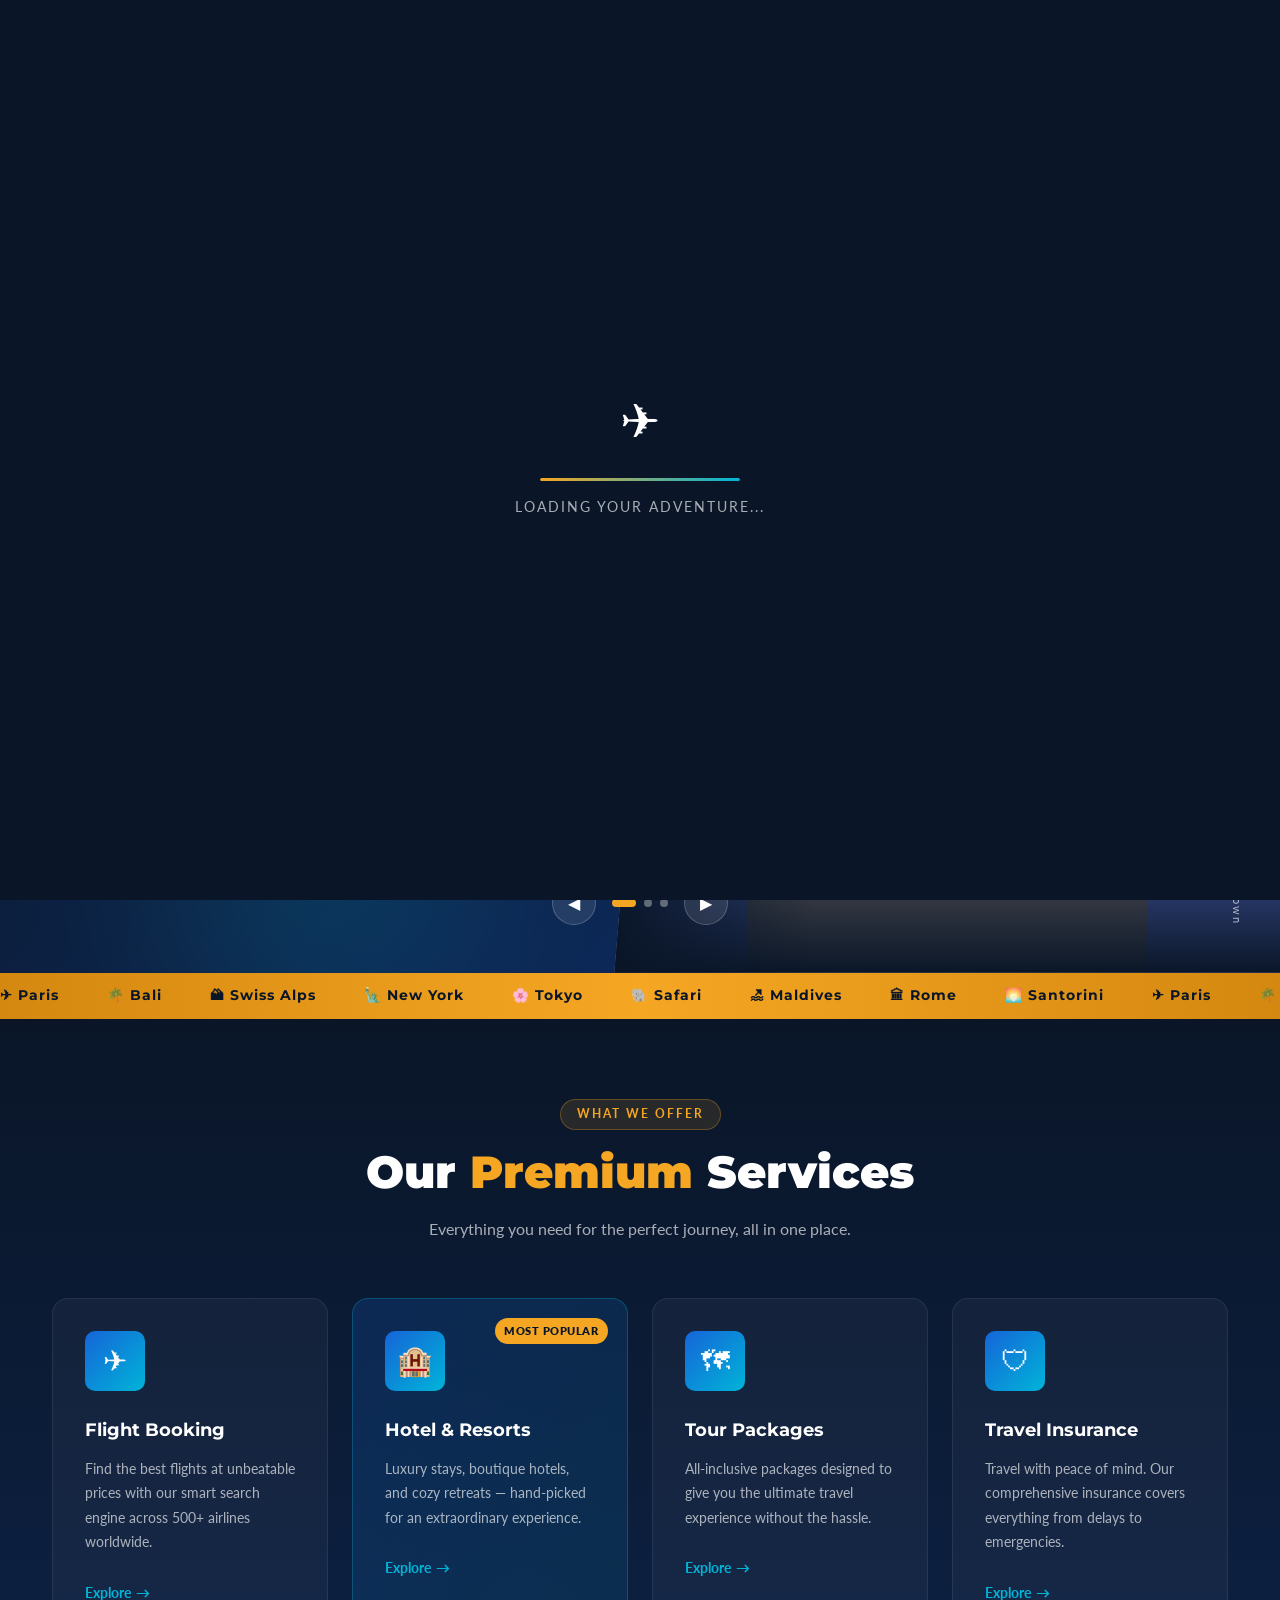
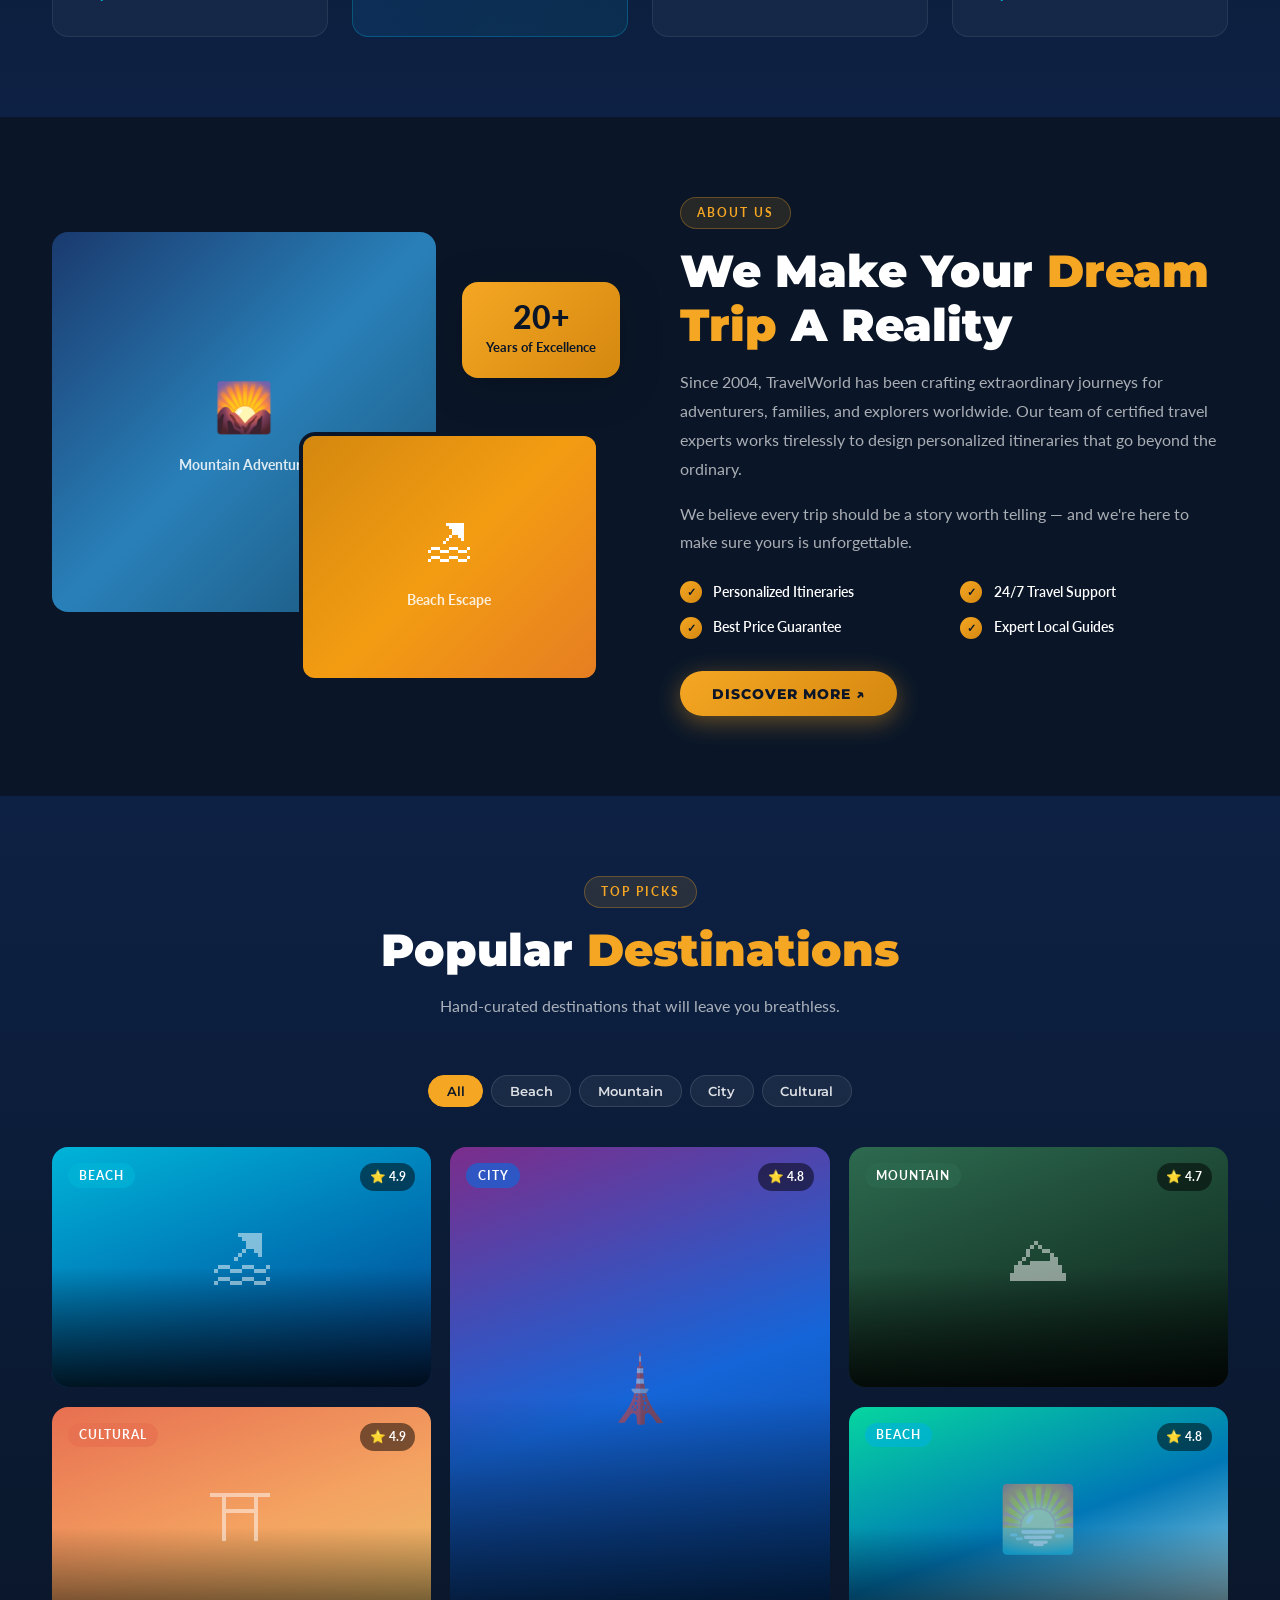
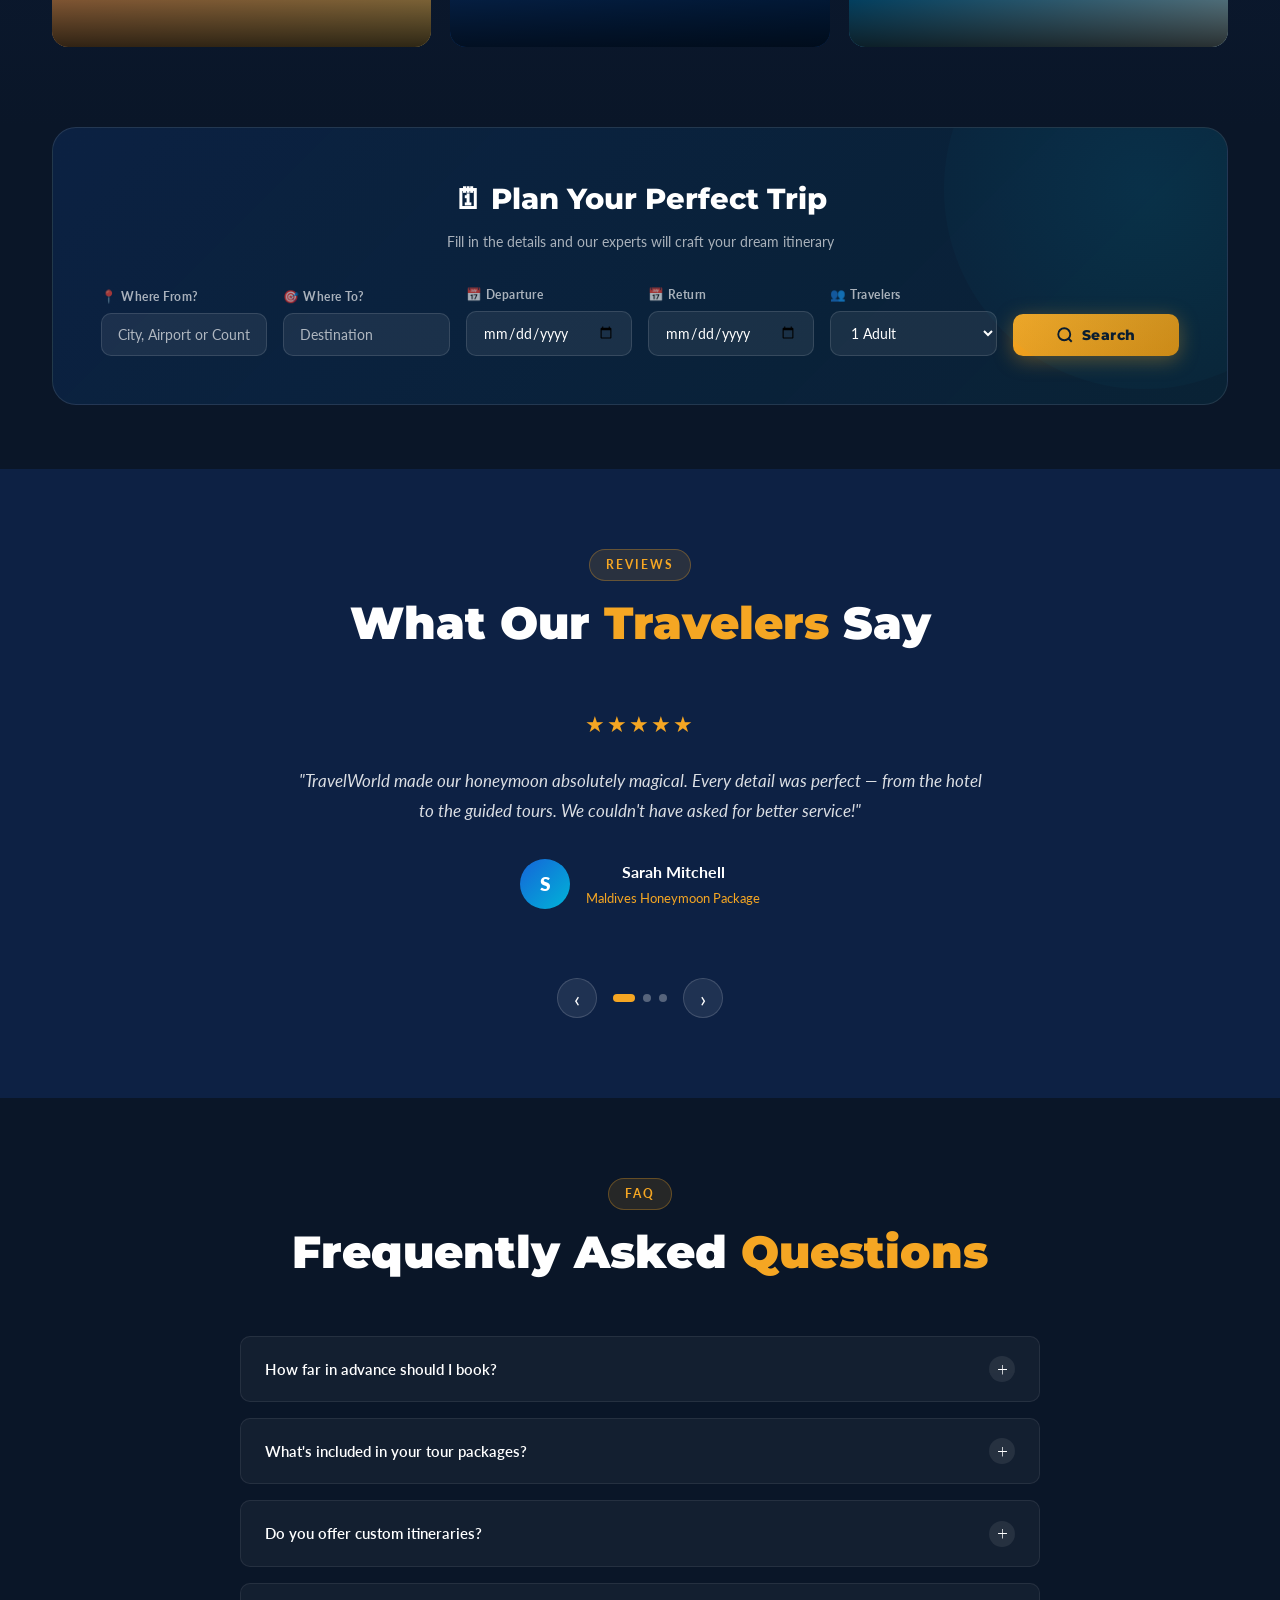
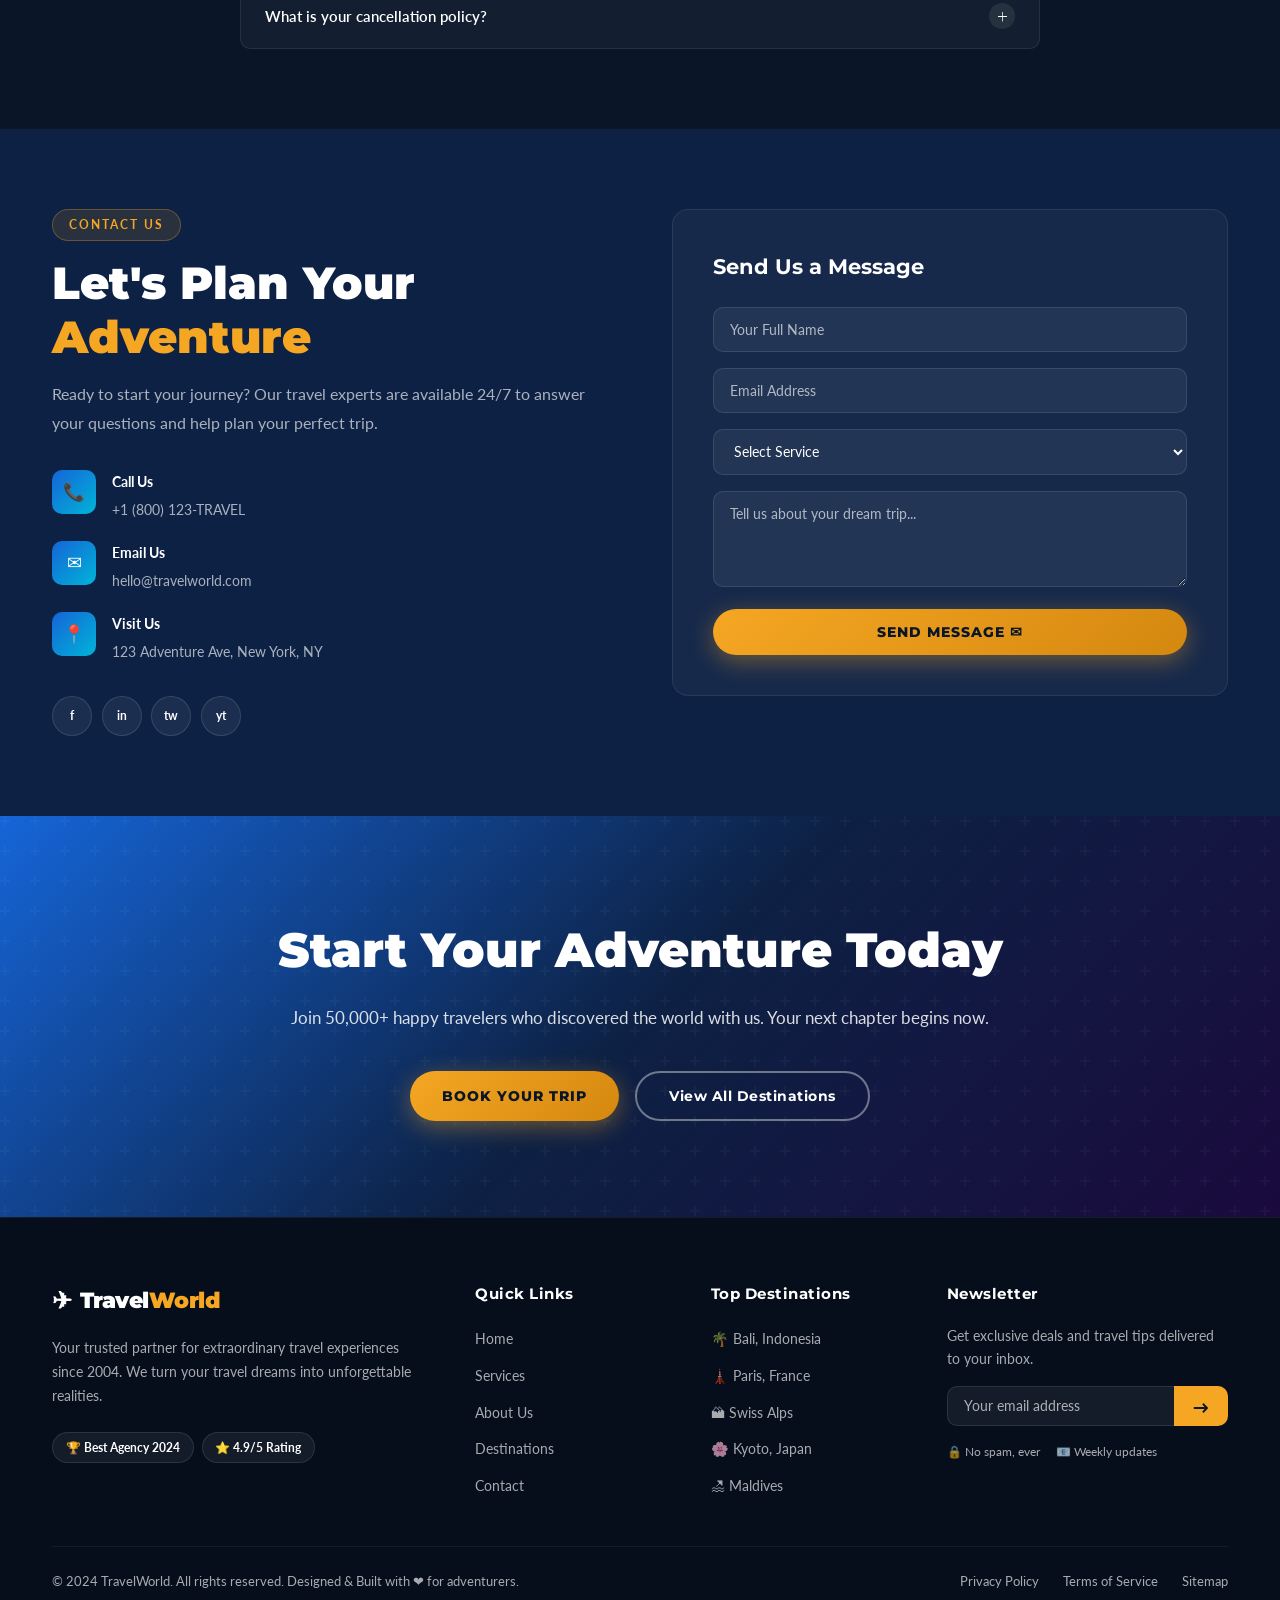
==== index.html @ 16863f2e "Add files via upload" ====
<!DOCTYPE html>
<html lang="ar" dir="ltr">
<head>
  <meta charset="UTF-8" />
  <meta name="viewport" content="width=device-width, initial-scale=1.0"/>
  <title>Travel The World — Discover Your Journey</title>
  <link rel="preconnect" href="https://fonts.googleapis.com"/>
  <link rel="preconnect" href="https://fonts.gstatic.com" crossorigin/>
  <link href="https://fonts.googleapis.com/css2?family=Dancing+Script:wght@700&family=Montserrat:wght@400;600;700;900&family=Lato:wght@300;400;700&display=swap" rel="stylesheet"/>
  <link rel="stylesheet" href="style.css"/>
</head>
<body>

  <!-- ========== PRELOADER ========== -->
  <div class="preloader" id="preloader">
    <div class="preloader-inner">
      <div class="plane-icon">✈</div>
      <div class="preloader-bar"><div class="preloader-fill"></div></div>
      <p>Loading Your Adventure...</p>
    </div>
  </div>

  <!-- ========== NAVBAR ========== -->
  <header class="navbar" id="navbar">
    <nav class="nav-container">
      <div class="nav-logo">
        <span class="logo-icon">✈</span>
        <span class="logo-text">Travel<span class="logo-accent">World</span></span>
      </div>
      <ul class="nav-links" id="navLinks">
        <li><a href="#home" class="nav-link active">Home</a></li>
        <li><a href="#services" class="nav-link">Services</a></li>
        <li><a href="#about" class="nav-link">About</a></li>
        <li><a href="#destinations" class="nav-link">Destinations</a></li>
        <li><a href="#contact" class="nav-link">Contact</a></li>
        <li><a href="#faq" class="nav-link">FAQ</a></li>
      </ul>
      <div class="nav-right">
        <div class="search-box">
          <input type="text" placeholder="Search destinations..." id="searchInput"/>
          <button class="search-btn" aria-label="Search">
            <svg width="18" height="18" viewBox="0 0 24 24" fill="none" stroke="currentColor" stroke-width="2.5"><circle cx="11" cy="11" r="8"/><path d="m21 21-4.35-4.35"/></svg>
          </button>
        </div>
        <button class="btn-book-nav">Book Now</button>
        <div class="hamburger" id="hamburger">
          <span></span><span></span><span></span>
        </div>
      </div>
    </nav>
  </header>

  <!-- ========== HERO SECTION ========== -->
  <section class="hero" id="home">
    <!-- Background diagonal shapes -->
    <div class="hero-bg">
      <div class="bg-shape bg-shape-1"></div>
      <div class="bg-shape bg-shape-2"></div>
      <div class="bg-shape bg-shape-3"></div>
      <div class="bg-diagonal"></div>
      <!-- Animated particles -->
      <div class="particles" id="particles"></div>
    </div>

    <!-- Hero image panel -->
    <div class="hero-image-panel">
      <div class="hero-img-overlay"></div>
      <div class="hero-img-content">
        <div class="img-badge">
          <span class="badge-icon">📍</span>
          <div>
            <strong>Santorini, Greece</strong>
            <small>Explore Now</small>
          </div>
        </div>
      </div>
      <!-- Diagonal chevrons -->
      <div class="chevrons">
        <div class="chevron chevron-1"></div>
        <div class="chevron chevron-2"></div>
      </div>
    </div>

    <!-- Hero content -->
    <div class="hero-content">
      <div class="hero-tag">
        <span class="tag-dot"></span>
        <span>Award-Winning Travel Agency</span>
      </div>
      <h1 class="hero-title">
        <span class="title-word title-travel">TRAVEL</span>
        <span class="title-cursive">The World</span>
      </h1>
      <h2 class="hero-subtitle">LANDING PAGE</h2>
      <p class="hero-desc">
        Discover breathtaking destinations across the globe. We craft unforgettable journeys tailored to your dreams — from serene tropical escapes to thrilling mountain adventures.
      </p>
      <div class="hero-actions">
        <button class="btn-primary pulse-btn">
          <span>LEARN MORE</span>
          <svg width="16" height="16" viewBox="0 0 24 24" fill="none" stroke="currentColor" stroke-width="2.5"><path d="M5 12h14M12 5l7 7-7 7"/></svg>
        </button>
        <button class="btn-secondary">
          <div class="play-icon">▶</div>
          <span>Watch Video</span>
        </button>
      </div>
      <!-- Stats bar -->
      <div class="hero-stats">
        <div class="stat-item">
          <strong class="stat-num" data-target="150">0</strong><span>+</span>
          <small>Destinations</small>
        </div>
        <div class="stat-divider"></div>
        <div class="stat-item">
          <strong class="stat-num" data-target="50">0</strong><span>K+</span>
          <small>Happy Clients</small>
        </div>
        <div class="stat-divider"></div>
        <div class="stat-item">
          <strong class="stat-num" data-target="20">0</strong><span>+</span>
          <small>Years Experience</small>
        </div>
      </div>
    </div>

    <!-- Slider controls -->
    <div class="slider-controls">
      <button class="slider-btn" id="prevBtn" aria-label="Previous">&#9664;</button>
      <div class="slider-dots">
        <div class="dot active"></div>
        <div class="dot"></div>
        <div class="dot"></div>
      </div>
      <button class="slider-btn" id="nextBtn" aria-label="Next">&#9654;</button>
    </div>

    <!-- Scroll indicator -->
    <div class="scroll-indicator">
      <div class="scroll-mouse">
        <div class="scroll-wheel"></div>
      </div>
      <span>Scroll Down</span>
    </div>
  </section>

  <!-- ========== MARQUEE STRIP ========== -->
  <div class="marquee-strip">
    <div class="marquee-track">
      <span>✈ Paris</span><span>🌴 Bali</span><span>🏔 Swiss Alps</span>
      <span>🗽 New York</span><span>🌸 Tokyo</span><span>🐘 Safari</span>
      <span>🏖 Maldives</span><span>🏛 Rome</span><span>🌅 Santorini</span>
      <span>✈ Paris</span><span>🌴 Bali</span><span>🏔 Swiss Alps</span>
      <span>🗽 New York</span><span>🌸 Tokyo</span><span>🐘 Safari</span>
      <span>🏖 Maldives</span><span>🏛 Rome</span><span>🌅 Santorini</span>
    </div>
  </div>

  <!-- ========== SERVICES SECTION ========== -->
  <section class="services" id="services">
    <div class="container">
      <div class="section-header">
        <div class="section-tag">What We Offer</div>
        <h2 class="section-title">Our <span class="highlight">Premium</span> Services</h2>
        <p class="section-desc">Everything you need for the perfect journey, all in one place.</p>
      </div>
      <div class="services-grid">
        <div class="service-card" data-delay="0">
          <div class="service-icon-wrap">
            <div class="service-icon">✈</div>
          </div>
          <h3>Flight Booking</h3>
          <p>Find the best flights at unbeatable prices with our smart search engine across 500+ airlines worldwide.</p>
          <a href="#" class="service-link">Explore <span>→</span></a>
        </div>
        <div class="service-card featured" data-delay="100">
          <div class="service-badge">Most Popular</div>
          <div class="service-icon-wrap">
            <div class="service-icon">🏨</div>
          </div>
          <h3>Hotel & Resorts</h3>
          <p>Luxury stays, boutique hotels, and cozy retreats — hand-picked for an extraordinary experience.</p>
          <a href="#" class="service-link">Explore <span>→</span></a>
        </div>
        <div class="service-card" data-delay="200">
          <div class="service-icon-wrap">
            <div class="service-icon">🗺</div>
          </div>
          <h3>Tour Packages</h3>
          <p>All-inclusive packages designed to give you the ultimate travel experience without the hassle.</p>
          <a href="#" class="service-link">Explore <span>→</span></a>
        </div>
        <div class="service-card" data-delay="300">
          <div class="service-icon-wrap">
            <div class="service-icon">🛡</div>
          </div>
          <h3>Travel Insurance</h3>
          <p>Travel with peace of mind. Our comprehensive insurance covers everything from delays to emergencies.</p>
          <a href="#" class="service-link">Explore <span>→</span></a>
        </div>
      </div>
    </div>
  </section>

  <!-- ========== ABOUT SECTION ========== -->
  <section class="about" id="about">
    <div class="container">
      <div class="about-grid">
        <div class="about-images">
          <div class="about-img about-img-main">
            <div class="about-img-placeholder main">
              <span>🌄</span>
              <p>Mountain Adventure</p>
            </div>
          </div>
          <div class="about-img about-img-small">
            <div class="about-img-placeholder small">
              <span>🏖</span>
              <p>Beach Escape</p>
            </div>
          </div>
          <div class="about-exp-badge">
            <strong>20+</strong>
            <span>Years of Excellence</span>
          </div>
        </div>
        <div class="about-content">
          <div class="section-tag">About Us</div>
          <h2 class="section-title">We Make Your <span class="highlight">Dream Trip</span> A Reality</h2>
          <p>Since 2004, TravelWorld has been crafting extraordinary journeys for adventurers, families, and explorers worldwide. Our team of certified travel experts works tirelessly to design personalized itineraries that go beyond the ordinary.</p>
          <p>We believe every trip should be a story worth telling — and we're here to make sure yours is unforgettable.</p>
          <div class="about-features">
            <div class="about-feature">
              <div class="feature-check">✓</div>
              <span>Personalized Itineraries</span>
            </div>
            <div class="about-feature">
              <div class="feature-check">✓</div>
              <span>24/7 Travel Support</span>
            </div>
            <div class="about-feature">
              <div class="feature-check">✓</div>
              <span>Best Price Guarantee</span>
            </div>
            <div class="about-feature">
              <div class="feature-check">✓</div>
              <span>Expert Local Guides</span>
            </div>
          </div>
          <button class="btn-primary">Discover More ↗</button>
        </div>
      </div>
    </div>
  </section>

  <!-- ========== DESTINATIONS SECTION ========== -->
  <section class="destinations" id="destinations">
    <div class="container">
      <div class="section-header">
        <div class="section-tag">Top Picks</div>
        <h2 class="section-title">Popular <span class="highlight">Destinations</span></h2>
        <p class="section-desc">Hand-curated destinations that will leave you breathless.</p>
      </div>
      <div class="dest-filter">
        <button class="filter-btn active" data-filter="all">All</button>
        <button class="filter-btn" data-filter="beach">Beach</button>
        <button class="filter-btn" data-filter="mountain">Mountain</button>
        <button class="filter-btn" data-filter="city">City</button>
        <button class="filter-btn" data-filter="cultural">Cultural</button>
      </div>
      <div class="destinations-grid" id="destGrid">
        <div class="dest-card" data-cat="beach">
          <div class="dest-img beach-1">
            <div class="dest-overlay">
              <div class="dest-rating">⭐ 4.9</div>
              <div class="dest-info">
                <h3>Maldives</h3>
                <p>🌍 Indian Ocean</p>
                <div class="dest-price">From <strong>$1,299</strong>/person</div>
                <button class="btn-dest">Book Now</button>
              </div>
            </div>
          </div>
          <div class="dest-tag beach">Beach</div>
        </div>
        <div class="dest-card large" data-cat="city">
          <div class="dest-img city-1">
            <div class="dest-overlay">
              <div class="dest-rating">⭐ 4.8</div>
              <div class="dest-info">
                <h3>Paris, France</h3>
                <p>🌍 Europe</p>
                <div class="dest-price">From <strong>$899</strong>/person</div>
                <button class="btn-dest">Book Now</button>
              </div>
            </div>
          </div>
          <div class="dest-tag city">City</div>
        </div>
        <div class="dest-card" data-cat="mountain">
          <div class="dest-img mountain-1">
            <div class="dest-overlay">
              <div class="dest-rating">⭐ 4.7</div>
              <div class="dest-info">
                <h3>Swiss Alps</h3>
                <p>🌍 Europe</p>
                <div class="dest-price">From <strong>$1,599</strong>/person</div>
                <button class="btn-dest">Book Now</button>
              </div>
            </div>
          </div>
          <div class="dest-tag mountain">Mountain</div>
        </div>
        <div class="dest-card" data-cat="cultural">
          <div class="dest-img cultural-1">
            <div class="dest-overlay">
              <div class="dest-rating">⭐ 4.9</div>
              <div class="dest-info">
                <h3>Kyoto, Japan</h3>
                <p>🌍 Asia</p>
                <div class="dest-price">From <strong>$1,199</strong>/person</div>
                <button class="btn-dest">Book Now</button>
              </div>
            </div>
          </div>
          <div class="dest-tag cultural">Cultural</div>
        </div>
        <div class="dest-card" data-cat="beach">
          <div class="dest-img beach-2">
            <div class="dest-overlay">
              <div class="dest-rating">⭐ 4.8</div>
              <div class="dest-info">
                <h3>Santorini</h3>
                <p>🌍 Greece</p>
                <div class="dest-price">From <strong>$999</strong>/person</div>
                <button class="btn-dest">Book Now</button>
              </div>
            </div>
          </div>
          <div class="dest-tag beach">Beach</div>
        </div>
      </div>
    </div>
  </section>

  <!-- ========== BOOKING FORM ========== -->
  <section class="booking-section">
    <div class="container">
      <div class="booking-card">
        <div class="booking-header">
          <h2>🗓 Plan Your Perfect Trip</h2>
          <p>Fill in the details and our experts will craft your dream itinerary</p>
        </div>
        <div class="booking-form">
          <div class="form-row">
            <div class="form-group">
              <label>📍 Where From?</label>
              <input type="text" placeholder="City, Airport or Country"/>
            </div>
            <div class="form-group">
              <label>🎯 Where To?</label>
              <input type="text" placeholder="Destination"/>
            </div>
            <div class="form-group">
              <label>📅 Departure</label>
              <input type="date"/>
            </div>
            <div class="form-group">
              <label>📅 Return</label>
              <input type="date"/>
            </div>
            <div class="form-group">
              <label>👥 Travelers</label>
              <select>
                <option>1 Adult</option>
                <option>2 Adults</option>
                <option>Family (2+2)</option>
                <option>Group (6+)</option>
              </select>
            </div>
            <button class="btn-search-trip">
              <svg width="18" height="18" viewBox="0 0 24 24" fill="none" stroke="currentColor" stroke-width="2.5"><circle cx="11" cy="11" r="8"/><path d="m21 21-4.35-4.35"/></svg>
              Search
            </button>
          </div>
        </div>
      </div>
    </div>
  </section>

  <!-- ========== TESTIMONIALS ========== -->
  <section class="testimonials">
    <div class="container">
      <div class="section-header">
        <div class="section-tag">Reviews</div>
        <h2 class="section-title">What Our <span class="highlight">Travelers</span> Say</h2>
      </div>
      <div class="testimonials-slider" id="testimonialsSlider">
        <div class="testimonial-card active">
          <div class="testimonial-stars">★★★★★</div>
          <p class="testimonial-text">"TravelWorld made our honeymoon absolutely magical. Every detail was perfect — from the hotel to the guided tours. We couldn't have asked for better service!"</p>
          <div class="testimonial-author">
            <div class="author-avatar">S</div>
            <div>
              <strong>Sarah Mitchell</strong>
              <small>Maldives Honeymoon Package</small>
            </div>
          </div>
        </div>
        <div class="testimonial-card">
          <div class="testimonial-stars">★★★★★</div>
          <p class="testimonial-text">"I've traveled to 30+ countries and TravelWorld is by far the most professional agency I've worked with. Their local guides have insider knowledge that money can't buy."</p>
          <div class="testimonial-author">
            <div class="author-avatar">J</div>
            <div>
              <strong>James Rodriguez</strong>
              <small>Japan Cultural Tour</small>
            </div>
          </div>
        </div>
        <div class="testimonial-card">
          <div class="testimonial-stars">★★★★★</div>
          <p class="testimonial-text">"The Swiss Alps ski package was incredible. Everything was handled flawlessly — transfers, accommodation, ski passes. Pure perfection from start to finish!"</p>
          <div class="testimonial-author">
            <div class="author-avatar">A</div>
            <div>
              <strong>Amira Hassan</strong>
              <small>Swiss Alps Adventure</small>
            </div>
          </div>
        </div>
      </div>
      <div class="testimonial-controls">
        <button class="t-btn" id="tPrev">‹</button>
        <div class="t-dots">
          <div class="t-dot active"></div>
          <div class="t-dot"></div>
          <div class="t-dot"></div>
        </div>
        <button class="t-btn" id="tNext">›</button>
      </div>
    </div>
  </section>

  <!-- ========== FAQ ========== -->
  <section class="faq-section" id="faq">
    <div class="container">
      <div class="section-header">
        <div class="section-tag">FAQ</div>
        <h2 class="section-title">Frequently Asked <span class="highlight">Questions</span></h2>
      </div>
      <div class="faq-grid">
        <div class="faq-item" onclick="toggleFaq(this)">
          <div class="faq-question">
            <span>How far in advance should I book?</span>
            <div class="faq-icon">+</div>
          </div>
          <div class="faq-answer">
            <p>We recommend booking at least 3–6 months in advance for peak season travel, and 1–3 months for off-peak. Early booking ensures better rates and availability.</p>
          </div>
        </div>
        <div class="faq-item" onclick="toggleFaq(this)">
          <div class="faq-question">
            <span>What's included in your tour packages?</span>
            <div class="faq-icon">+</div>
          </div>
          <div class="faq-answer">
            <p>Our all-inclusive packages cover flights, hotel accommodations, airport transfers, guided tours, most meals, and travel insurance. Specific inclusions vary by package.</p>
          </div>
        </div>
        <div class="faq-item" onclick="toggleFaq(this)">
          <div class="faq-question">
            <span>Do you offer custom itineraries?</span>
            <div class="faq-icon">+</div>
          </div>
          <div class="faq-answer">
            <p>Absolutely! We specialize in tailor-made travel experiences. Share your vision with our experts and we'll craft a personalized itinerary that matches your interests and budget perfectly.</p>
          </div>
        </div>
        <div class="faq-item" onclick="toggleFaq(this)">
          <div class="faq-question">
            <span>What is your cancellation policy?</span>
            <div class="faq-icon">+</div>
          </div>
          <div class="faq-answer">
            <p>We offer flexible cancellation up to 30 days before departure for a full refund. Cancellations within 30 days may incur fees depending on the package. We also offer travel insurance to cover unexpected changes.</p>
          </div>
        </div>
      </div>
    </div>
  </section>

  <!-- ========== CONTACT SECTION ========== -->
  <section class="contact" id="contact">
    <div class="container">
      <div class="contact-grid">
        <div class="contact-info">
          <div class="section-tag">Contact Us</div>
          <h2 class="section-title">Let's Plan Your <span class="highlight">Adventure</span></h2>
          <p>Ready to start your journey? Our travel experts are available 24/7 to answer your questions and help plan your perfect trip.</p>
          <div class="contact-items">
            <div class="contact-item">
              <div class="contact-icon">📞</div>
              <div>
                <strong>Call Us</strong>
                <span>+1 (800) 123-TRAVEL</span>
              </div>
            </div>
            <div class="contact-item">
              <div class="contact-icon">✉</div>
              <div>
                <strong>Email Us</strong>
                <span>hello@travelworld.com</span>
              </div>
            </div>
            <div class="contact-item">
              <div class="contact-icon">📍</div>
              <div>
                <strong>Visit Us</strong>
                <span>123 Adventure Ave, New York, NY</span>
              </div>
            </div>
          </div>
          <div class="social-links">
            <a href="#" class="social-btn">f</a>
            <a href="#" class="social-btn">in</a>
            <a href="#" class="social-btn">tw</a>
            <a href="#" class="social-btn">yt</a>
          </div>
        </div>
        <div class="contact-form-wrap">
          <div class="contact-form">
            <h3>Send Us a Message</h3>
            <div class="cform-group">
              <input type="text" placeholder="Your Full Name" required/>
            </div>
            <div class="cform-group">
              <input type="email" placeholder="Email Address" required/>
            </div>
            <div class="cform-group">
              <select>
                <option value="">Select Service</option>
                <option>Flight Booking</option>
                <option>Hotel Reservation</option>
                <option>Tour Package</option>
                <option>Custom Itinerary</option>
              </select>
            </div>
            <div class="cform-group">
              <textarea placeholder="Tell us about your dream trip..." rows="4"></textarea>
            </div>
            <button class="btn-primary full-width" onclick="submitForm(event)">
              Send Message ✉
            </button>
          </div>
        </div>
      </div>
    </div>
  </section>

  <!-- ========== CTA BANNER ========== -->
  <section class="cta-banner">
    <div class="cta-bg"></div>
    <div class="container">
      <div class="cta-content">
        <h2>Start Your Adventure Today</h2>
        <p>Join 50,000+ happy travelers who discovered the world with us. Your next chapter begins now.</p>
        <div class="cta-actions">
          <button class="btn-primary">Book Your Trip</button>
          <button class="btn-ghost">View All Destinations</button>
        </div>
      </div>
    </div>
  </section>

  <!-- ========== FOOTER ========== -->
  <footer class="footer">
    <div class="container">
      <div class="footer-grid">
        <div class="footer-brand">
          <div class="nav-logo footer-logo">
            <span class="logo-icon">✈</span>
            <span class="logo-text">Travel<span class="logo-accent">World</span></span>
          </div>
          <p>Your trusted partner for extraordinary travel experiences since 2004. We turn your travel dreams into unforgettable realities.</p>
          <div class="footer-awards">
            <div class="award-badge">🏆 Best Agency 2024</div>
            <div class="award-badge">⭐ 4.9/5 Rating</div>
          </div>
        </div>
        <div class="footer-col">
          <h4>Quick Links</h4>
          <ul>
            <li><a href="#home">Home</a></li>
            <li><a href="#services">Services</a></li>
            <li><a href="#about">About Us</a></li>
            <li><a href="#destinations">Destinations</a></li>
            <li><a href="#contact">Contact</a></li>
          </ul>
        </div>
        <div class="footer-col">
          <h4>Top Destinations</h4>
          <ul>
            <li><a href="#">🌴 Bali, Indonesia</a></li>
            <li><a href="#">🗼 Paris, France</a></li>
            <li><a href="#">🏔 Swiss Alps</a></li>
            <li><a href="#">🌸 Kyoto, Japan</a></li>
            <li><a href="#">🏖 Maldives</a></li>
          </ul>
        </div>
        <div class="footer-col">
          <h4>Newsletter</h4>
          <p>Get exclusive deals and travel tips delivered to your inbox.</p>
          <div class="newsletter-form">
            <input type="email" placeholder="Your email address"/>
            <button class="btn-newsletter">→</button>
          </div>
          <div class="footer-trust">
            <span>🔒 No spam, ever</span>
            <span>📧 Weekly updates</span>
          </div>
        </div>
      </div>
      <div class="footer-bottom">
        <p>© 2024 TravelWorld. All rights reserved. Designed & Built with ❤ for adventurers.</p>
        <div class="footer-links">
          <a href="#">Privacy Policy</a>
          <a href="#">Terms of Service</a>
          <a href="#">Sitemap</a>
        </div>
      </div>
    </div>
  </footer>

  <!-- Back to top -->
  <button class="back-to-top" id="backToTop" aria-label="Back to top">↑</button>

  <script src="script.js"></script>
</body>
</html>
---- style.css ----
/* ============================================
   TRAVEL WORLD — COMPLETE STYLESHEET
   Author: Senior Frontend Engineer
   Version: 1.0
   ============================================ */

/* ---- CSS VARIABLES ---- */
:root {
  --navy: #0a1628;
  --navy-mid: #0d2144;
  --blue: #0e4fa0;
  --blue-bright: #1565d8;
  --cyan: #00b4d8;
  --cyan-light: #90e0ef;
  --gold: #f5a623;
  --gold-dark: #d4880f;
  --white: #ffffff;
  --white-soft: rgba(255,255,255,0.85);
  --text-light: rgba(255,255,255,0.65);
  --text-dark: #1a1a2e;
  --card-bg: rgba(255,255,255,0.05);
  --card-border: rgba(255,255,255,0.1);

  --font-title: 'Montserrat', sans-serif;
  --font-cursive: 'Dancing Script', cursive;
  --font-body: 'Lato', sans-serif;

  --shadow-sm: 0 4px 20px rgba(0,0,0,0.15);
  --shadow-md: 0 8px 40px rgba(0,0,0,0.25);
  --shadow-lg: 0 20px 60px rgba(0,0,0,0.35);

  --transition: all 0.35s cubic-bezier(0.4, 0, 0.2, 1);
  --radius: 16px;
  --radius-sm: 10px;
  --radius-pill: 50px;
}

/* ---- RESET & BASE ---- */
*, *::before, *::after { box-sizing: border-box; margin: 0; padding: 0; }

html { scroll-behavior: smooth; font-size: 16px; }

body {
  font-family: var(--font-body);
  background: var(--navy);
  color: var(--white);
  overflow-x: hidden;
  line-height: 1.6;
}

a { text-decoration: none; color: inherit; transition: var(--transition); }
ul { list-style: none; }
img { max-width: 100%; display: block; }
input, select, textarea, button { font-family: inherit; border: none; outline: none; }
button { cursor: pointer; }
.container { max-width: 1240px; margin: 0 auto; padding: 0 2rem; }


/* ============================================
   PRELOADER
   ============================================ */
.preloader {
  position: fixed; inset: 0;
  background: var(--navy);
  display: flex; align-items: center; justify-content: center;
  z-index: 10000;
  transition: opacity 0.6s ease, visibility 0.6s ease;
}
.preloader.hidden { opacity: 0; visibility: hidden; }
.preloader-inner { text-align: center; }
.plane-icon {
  font-size: 3rem;
  display: block;
  animation: flyPlane 1.5s ease-in-out infinite alternate;
}
@keyframes flyPlane {
  from { transform: translateX(-20px) rotate(-5deg); }
  to   { transform: translateX(20px) rotate(5deg); }
}
.preloader-bar {
  width: 200px; height: 3px;
  background: rgba(255,255,255,0.15);
  border-radius: 3px; margin: 1.2rem auto 1rem;
  overflow: hidden;
}
.preloader-fill {
  height: 100%; width: 0;
  background: linear-gradient(90deg, var(--gold), var(--cyan));
  border-radius: 3px;
  animation: fillBar 2s ease forwards;
}
@keyframes fillBar { to { width: 100%; } }
.preloader-inner p { color: var(--text-light); font-size: 0.85rem; letter-spacing: 2px; text-transform: uppercase; }


/* ============================================
   NAVBAR
   ============================================ */
.navbar {
  position: fixed; top: 0; left: 0; right: 0;
  z-index: 1000;
  padding: 1rem 0;
  transition: var(--transition);
}
.navbar.scrolled {
  background: rgba(10, 22, 40, 0.95);
  backdrop-filter: blur(20px);
  padding: 0.7rem 0;
  border-bottom: 1px solid rgba(255,255,255,0.08);
  box-shadow: 0 4px 30px rgba(0,0,0,0.3);
}
.nav-container {
  max-width: 1240px; margin: 0 auto; padding: 0 2rem;
  display: flex; align-items: center; gap: 2rem;
}
.nav-logo {
  display: flex; align-items: center; gap: 0.5rem;
  font-family: var(--font-title); font-weight: 900;
  font-size: 1.4rem; letter-spacing: -0.5px;
  flex-shrink: 0;
}
.logo-icon { font-size: 1.5rem; }
.logo-accent { color: var(--gold); }
.nav-links {
  display: flex; align-items: center; gap: 0.2rem;
  margin: 0 auto;
}
.nav-link {
  font-family: var(--font-title); font-size: 0.88rem;
  font-weight: 600; letter-spacing: 0.3px;
  padding: 0.5rem 0.9rem; border-radius: var(--radius-pill);
  color: var(--white-soft);
  position: relative; transition: var(--transition);
}
.nav-link:hover, .nav-link.active {
  color: var(--white);
  background: rgba(255,255,255,0.1);
}
.nav-link.active::after {
  content: '';
  position: absolute; bottom: 2px; left: 50%; transform: translateX(-50%);
  width: 18px; height: 2px;
  background: var(--gold);
  border-radius: 2px;
}
.nav-right { display: flex; align-items: center; gap: 1rem; }
.search-box {
  display: flex; align-items: center;
  background: rgba(255,255,255,0.1);
  border: 1px solid rgba(255,255,255,0.15);
  border-radius: var(--radius-pill);
  padding: 0.4rem 0.5rem 0.4rem 1rem;
  transition: var(--transition);
}
.search-box:focus-within {
  background: rgba(255,255,255,0.15);
  border-color: var(--cyan);
  box-shadow: 0 0 0 3px rgba(0,180,216,0.15);
}
.search-box input {
  background: transparent; color: var(--white);
  font-size: 0.82rem; width: 150px;
}
.search-box input::placeholder { color: var(--text-light); }
.search-btn {
  background: var(--gold);
  border-radius: 50%; width: 32px; height: 32px;
  display: flex; align-items: center; justify-content: center;
  color: var(--navy); flex-shrink: 0;
  transition: var(--transition);
}
.search-btn:hover { background: var(--gold-dark); transform: scale(1.1); }
.btn-book-nav {
  background: var(--gold);
  color: var(--navy); font-family: var(--font-title);
  font-weight: 700; font-size: 0.82rem;
  padding: 0.55rem 1.2rem; border-radius: var(--radius-pill);
  letter-spacing: 0.3px; transition: var(--transition);
  box-shadow: 0 4px 15px rgba(245,166,35,0.35);
}
.btn-book-nav:hover { background: var(--gold-dark); transform: translateY(-1px); box-shadow: 0 6px 20px rgba(245,166,35,0.45); }
.hamburger { display: none; flex-direction: column; gap: 5px; cursor: pointer; padding: 4px; }
.hamburger span { display: block; width: 24px; height: 2px; background: var(--white); border-radius: 2px; transition: var(--transition); }
.hamburger.open span:nth-child(1) { transform: translateY(7px) rotate(45deg); }
.hamburger.open span:nth-child(2) { opacity: 0; }
.hamburger.open span:nth-child(3) { transform: translateY(-7px) rotate(-45deg); }


/* ============================================
   HERO SECTION
   ============================================ */
.hero {
  min-height: 100vh;
  display: flex; align-items: center;
  position: relative; overflow: hidden;
  background: linear-gradient(135deg, var(--navy) 0%, var(--navy-mid) 50%, #0d3070 100%);
}

/* BG Shapes */
.hero-bg { position: absolute; inset: 0; pointer-events: none; }
.bg-shape {
  position: absolute; border-radius: 50%;
  filter: blur(80px); opacity: 0.3;
}
.bg-shape-1 {
  width: 600px; height: 600px;
  background: radial-gradient(circle, var(--blue-bright), transparent);
  top: -200px; right: 20%;
}
.bg-shape-2 {
  width: 400px; height: 400px;
  background: radial-gradient(circle, var(--cyan), transparent);
  bottom: -100px; left: 10%;
  opacity: 0.2;
}
.bg-shape-3 {
  width: 300px; height: 300px;
  background: radial-gradient(circle, var(--gold), transparent);
  top: 40%; right: 5%;
  opacity: 0.15;
}
.bg-diagonal {
  position: absolute;
  top: 0; right: 30%;
  width: 2px; height: 100%;
  background: linear-gradient(to bottom, transparent, rgba(0,180,216,0.3), transparent);
  transform: skewX(-15deg);
}

/* Particles */
.particles { position: absolute; inset: 0; }
.particle {
  position: absolute; border-radius: 50%;
  background: rgba(255,255,255,0.6);
  animation: floatParticle linear infinite;
}
@keyframes floatParticle {
  0%   { transform: translateY(100vh) scale(0); opacity: 0; }
  10%  { opacity: 1; }
  90%  { opacity: 1; }
  100% { transform: translateY(-100px) scale(1); opacity: 0; }
}

/* Hero Image Panel */
.hero-image-panel {
  position: absolute;
  top: 0; right: 0;
  width: 52%; height: 100%;
  clip-path: polygon(12% 0, 100% 0, 100% 100%, 0% 100%);
  overflow: hidden;
}
.hero-img-overlay {
  position: absolute; inset: 0;
  background: 
    linear-gradient(to right, var(--navy) 0%, transparent 30%),
    linear-gradient(to top, var(--navy) 0%, transparent 25%);
  z-index: 1;
}
.hero-image-panel::before {
  content: '';
  position: absolute; inset: 0;
  background: 
    radial-gradient(ellipse at 60% 40%, rgba(21,101,216,0.4) 0%, transparent 60%),
    url("data:image/svg+xml,%3Csvg xmlns='http://www.w3.org/2000/svg' width='400' height='600'%3E%3Crect width='400' height='600' fill='%23667eea'/%3E%3Ccircle cx='200' cy='250' r='120' fill='%234facfe' opacity='0.6'/%3E%3Crect x='80' y='400' width='240' height='200' fill='%23b8860b' opacity='0.5'/%3E%3C/svg%3E");
  background-size: cover; background-position: center;
  z-index: 0;
}
/* Simulated photo background with gradient art */
.hero-image-panel {
  background: 
    linear-gradient(145deg, transparent 0%, rgba(0,100,200,0.6) 100%),
    linear-gradient(to bottom, #667eea 0%, #764ba2 50%, #b8860b 100%);
  background-size: cover;
}

/* Chevrons */
.chevrons { position: absolute; right: 60px; top: 50%; transform: translateY(-50%); z-index: 2; }
.chevron {
  width: 80px; height: 80px;
  border-right: 6px solid;
  border-top: 6px solid;
  transform: rotate(45deg);
  margin-bottom: -30px;
  opacity: 0.5;
}
.chevron-1 { border-color: var(--cyan); animation: pulseChevron 2s ease-in-out infinite; }
.chevron-2 { border-color: rgba(0,180,216,0.3); animation: pulseChevron 2s ease-in-out infinite 0.3s; }
@keyframes pulseChevron {
  0%, 100% { opacity: 0.5; transform: rotate(45deg) translateX(0); }
  50%       { opacity: 0.9; transform: rotate(45deg) translateX(8px); }
}

/* Image Badge */
.hero-img-content { position: absolute; bottom: 100px; left: 80px; z-index: 3; }
.img-badge {
  display: flex; align-items: center; gap: 0.8rem;
  background: rgba(10, 22, 40, 0.85);
  backdrop-filter: blur(12px);
  border: 1px solid rgba(255,255,255,0.15);
  border-radius: var(--radius);
  padding: 0.8rem 1.2rem;
  animation: badgeFloat 3s ease-in-out infinite;
}
@keyframes badgeFloat {
  0%, 100% { transform: translateY(0); }
  50%       { transform: translateY(-8px); }
}
.badge-icon { font-size: 1.5rem; }
.img-badge strong { display: block; font-size: 0.9rem; font-weight: 700; }
.img-badge small { font-size: 0.75rem; color: var(--cyan); }

/* Hero Content */
.hero-content {
  position: relative; z-index: 10;
  max-width: 580px;
  padding: 8rem 0 6rem 4rem;
  animation: fadeInUp 0.8s ease forwards;
}
@keyframes fadeInUp {
  from { opacity: 0; transform: translateY(30px); }
  to   { opacity: 1; transform: translateY(0); }
}
.hero-tag {
  display: inline-flex; align-items: center; gap: 0.6rem;
  background: rgba(245,166,35,0.12);
  border: 1px solid rgba(245,166,35,0.3);
  border-radius: var(--radius-pill);
  padding: 0.4rem 1rem;
  font-size: 0.8rem; font-weight: 600; letter-spacing: 1px;
  text-transform: uppercase; color: var(--gold);
  margin-bottom: 1.5rem;
  animation: fadeInUp 0.8s ease 0.2s both;
}
.tag-dot {
  width: 6px; height: 6px; border-radius: 50%;
  background: var(--gold);
  animation: blinkDot 1.5s ease-in-out infinite;
}
@keyframes blinkDot {
  0%, 100% { opacity: 1; }
  50% { opacity: 0.2; }
}
.hero-title {
  margin-bottom: 0.3rem;
  animation: fadeInUp 0.8s ease 0.3s both;
}
.title-travel {
  display: block;
  font-family: var(--font-title);
  font-size: clamp(2.5rem, 6vw, 4.5rem);
  font-weight: 900; letter-spacing: -1px;
  color: var(--white);
  text-shadow: 0 4px 20px rgba(0,0,0,0.3);
  line-height: 1;
}
.title-cursive {
  display: block;
  font-family: var(--font-cursive);
  font-size: clamp(2.8rem, 7vw, 5rem);
  color: var(--gold);
  line-height: 1.1;
  text-shadow: 0 4px 20px rgba(245,166,35,0.3);
}
.hero-subtitle {
  font-family: var(--font-title);
  font-size: clamp(0.9rem, 2vw, 1.1rem);
  font-weight: 700; letter-spacing: 6px;
  color: var(--text-light);
  text-transform: uppercase;
  margin-bottom: 1.5rem;
  animation: fadeInUp 0.8s ease 0.4s both;
}
.hero-desc {
  font-size: 1rem; line-height: 1.8;
  color: var(--text-light); max-width: 460px;
  margin-bottom: 2rem;
  animation: fadeInUp 0.8s ease 0.5s both;
}
.hero-actions {
  display: flex; align-items: center; gap: 1rem;
  margin-bottom: 3rem;
  animation: fadeInUp 0.8s ease 0.6s both;
}
.btn-primary {
  display: inline-flex; align-items: center; gap: 0.6rem;
  background: linear-gradient(135deg, var(--gold) 0%, var(--gold-dark) 100%);
  color: var(--navy); font-family: var(--font-title);
  font-weight: 800; font-size: 0.9rem; letter-spacing: 1px;
  text-transform: uppercase;
  padding: 0.85rem 2rem; border-radius: var(--radius-pill);
  transition: var(--transition);
  box-shadow: 0 6px 25px rgba(245,166,35,0.4);
  position: relative; overflow: hidden;
}
.btn-primary::before {
  content: '';
  position: absolute; inset: 0;
  background: linear-gradient(135deg, rgba(255,255,255,0.2), transparent);
  opacity: 0; transition: var(--transition);
}
.btn-primary:hover::before { opacity: 1; }
.btn-primary:hover {
  transform: translateY(-2px);
  box-shadow: 0 10px 35px rgba(245,166,35,0.55);
}
.btn-primary:active { transform: translateY(0); }
.pulse-btn { animation: pulseGlow 2.5s ease-in-out infinite; }
@keyframes pulseGlow {
  0%, 100% { box-shadow: 0 6px 25px rgba(245,166,35,0.4); }
  50%       { box-shadow: 0 6px 35px rgba(245,166,35,0.7), 0 0 0 8px rgba(245,166,35,0.1); }
}
.btn-secondary {
  display: inline-flex; align-items: center; gap: 0.8rem;
  background: transparent;
  border: 1px solid rgba(255,255,255,0.25);
  color: var(--white); font-family: var(--font-title);
  font-weight: 600; font-size: 0.88rem;
  padding: 0.85rem 1.5rem; border-radius: var(--radius-pill);
  transition: var(--transition);
}
.btn-secondary:hover { background: rgba(255,255,255,0.1); border-color: rgba(255,255,255,0.4); }
.play-icon {
  width: 32px; height: 32px; border-radius: 50%;
  background: var(--white);
  display: flex; align-items: center; justify-content: center;
  color: var(--navy); font-size: 0.7rem;
  padding-left: 2px;
}

/* Stats */
.hero-stats {
  display: flex; align-items: center; gap: 2rem;
  animation: fadeInUp 0.8s ease 0.7s both;
}
.stat-item { text-align: center; }
.stat-num {
  display: block; font-family: var(--font-title);
  font-size: 2rem; font-weight: 900; color: var(--white);
  line-height: 1;
}
.stat-item span { color: var(--gold); font-weight: 700; font-size: 1.2rem; }
.stat-item small { display: block; font-size: 0.75rem; color: var(--text-light); letter-spacing: 1px; margin-top: 0.2rem; }
.stat-divider { width: 1px; height: 50px; background: rgba(255,255,255,0.15); }

/* Slider Controls */
.slider-controls {
  position: absolute; bottom: 3rem; left: 50%;
  transform: translateX(-50%);
  display: flex; align-items: center; gap: 1rem;
  z-index: 10;
}
.slider-btn {
  width: 44px; height: 44px; border-radius: 50%;
  background: rgba(255,255,255,0.1);
  border: 1px solid rgba(255,255,255,0.2);
  color: var(--white); font-size: 1rem;
  display: flex; align-items: center; justify-content: center;
  transition: var(--transition);
}
.slider-btn:hover { background: var(--gold); border-color: var(--gold); color: var(--navy); }
.slider-dots { display: flex; gap: 8px; }
.dot {
  width: 8px; height: 8px; border-radius: 50%;
  background: rgba(255,255,255,0.35); transition: var(--transition);
}
.dot.active { background: var(--gold); width: 24px; border-radius: 4px; }

/* Scroll Indicator */
.scroll-indicator {
  position: absolute; right: 2rem; bottom: 3rem;
  display: flex; flex-direction: column; align-items: center; gap: 0.5rem;
  z-index: 10;
}
.scroll-mouse {
  width: 22px; height: 36px;
  border: 2px solid rgba(255,255,255,0.3);
  border-radius: 11px;
  display: flex; justify-content: center;
  padding-top: 6px;
}
.scroll-wheel {
  width: 3px; height: 8px;
  background: var(--gold); border-radius: 2px;
  animation: scrollWheel 1.5s ease infinite;
}
@keyframes scrollWheel {
  0%   { transform: translateY(0); opacity: 1; }
  100% { transform: translateY(12px); opacity: 0; }
}
.scroll-indicator span { font-size: 0.7rem; letter-spacing: 2px; color: var(--text-light); writing-mode: vertical-rl; }


/* ============================================
   MARQUEE STRIP
   ============================================ */
.marquee-strip {
  background: linear-gradient(90deg, var(--gold-dark), var(--gold), var(--gold-dark));
  padding: 0.75rem 0; overflow: hidden;
}
.marquee-track {
  display: flex; gap: 3rem; white-space: nowrap;
  animation: marquee 25s linear infinite;
}
.marquee-track span {
  font-family: var(--font-title); font-weight: 700; font-size: 0.85rem;
  color: var(--navy); letter-spacing: 1px;
  flex-shrink: 0;
}
@keyframes marquee {
  from { transform: translateX(0); }
  to   { transform: translateX(-50%); }
}


/* ============================================
   SECTION SHARED STYLES
   ============================================ */
section { padding: 5rem 0; }
.section-header { text-align: center; margin-bottom: 3.5rem; }
.section-tag {
  display: inline-block;
  background: rgba(245,166,35,0.12);
  border: 1px solid rgba(245,166,35,0.3);
  border-radius: var(--radius-pill);
  padding: 0.3rem 1rem;
  font-size: 0.78rem; font-weight: 700; letter-spacing: 2px;
  text-transform: uppercase; color: var(--gold);
  margin-bottom: 1rem;
}
.section-title {
  font-family: var(--font-title); font-size: clamp(1.8rem, 4vw, 2.8rem);
  font-weight: 900; line-height: 1.2;
  margin-bottom: 1rem;
}
.highlight { color: var(--gold); position: relative; }
.section-desc { color: var(--text-light); max-width: 520px; margin: 0 auto; }


/* ============================================
   SERVICES SECTION
   ============================================ */
.services { background: linear-gradient(180deg, var(--navy) 0%, var(--navy-mid) 100%); }
.services-grid {
  display: grid;
  grid-template-columns: repeat(auto-fit, minmax(250px, 1fr));
  gap: 1.5rem;
}
.service-card {
  background: rgba(255,255,255,0.04);
  border: 1px solid rgba(255,255,255,0.08);
  border-radius: var(--radius);
  padding: 2rem;
  position: relative; overflow: hidden;
  transition: var(--transition);
  cursor: pointer;
}
.service-card::before {
  content: '';
  position: absolute; inset: 0;
  background: linear-gradient(135deg, rgba(21,101,216,0.1), rgba(0,180,216,0.05));
  opacity: 0; transition: var(--transition);
}
.service-card:hover { transform: translateY(-6px); border-color: rgba(255,255,255,0.18); box-shadow: var(--shadow-md); }
.service-card:hover::before { opacity: 1; }
.service-card.featured {
  background: linear-gradient(135deg, rgba(21,101,216,0.2), rgba(0,180,216,0.1));
  border-color: rgba(0,180,216,0.3);
}
.service-badge {
  position: absolute; top: 1.2rem; right: 1.2rem;
  background: var(--gold); color: var(--navy);
  font-size: 0.7rem; font-weight: 800; letter-spacing: 0.5px;
  text-transform: uppercase; padding: 0.25rem 0.6rem;
  border-radius: var(--radius-pill);
}
.service-icon-wrap {
  width: 60px; height: 60px;
  background: linear-gradient(135deg, var(--blue-bright), var(--cyan));
  border-radius: var(--radius-sm);
  display: flex; align-items: center; justify-content: center;
  margin-bottom: 1.5rem;
  transition: var(--transition);
}
.service-card:hover .service-icon-wrap { transform: scale(1.1) rotate(5deg); }
.service-icon { font-size: 1.8rem; }
.service-card h3 {
  font-family: var(--font-title); font-weight: 700; font-size: 1.15rem;
  margin-bottom: 0.8rem;
}
.service-card p { color: var(--text-light); font-size: 0.9rem; line-height: 1.7; margin-bottom: 1.5rem; }
.service-link {
  color: var(--cyan); font-weight: 700; font-size: 0.88rem;
  display: inline-flex; align-items: center; gap: 0.3rem;
  transition: var(--transition);
}
.service-link span { transition: var(--transition); }
.service-link:hover { gap: 0.6rem; }


/* ============================================
   ABOUT SECTION
   ============================================ */
.about { background: var(--navy); }
.about-grid { display: grid; grid-template-columns: 1fr 1fr; gap: 5rem; align-items: center; }
.about-images { position: relative; min-height: 450px; }
.about-img { border-radius: var(--radius); overflow: hidden; position: absolute; }
.about-img-main { width: 70%; height: 380px; top: 0; left: 0; z-index: 1; }
.about-img-small { width: 55%; height: 250px; bottom: 0; right: 0; z-index: 2; border: 4px solid var(--navy); }
.about-img-placeholder {
  width: 100%; height: 100%;
  display: flex; flex-direction: column; align-items: center; justify-content: center;
  gap: 0.5rem;
}
.about-img-placeholder.main {
  background: linear-gradient(135deg, #1a3a6e, #2980b9, #1a5276);
}
.about-img-placeholder.small {
  background: linear-gradient(135deg, #d4880f, #f39c12, #e67e22);
}
.about-img-placeholder span { font-size: 3rem; }
.about-img-placeholder p { font-weight: 700; font-size: 0.9rem; opacity: 0.85; }
.about-exp-badge {
  position: absolute; top: 50px; right: -20px;
  background: linear-gradient(135deg, var(--gold), var(--gold-dark));
  color: var(--navy); border-radius: var(--radius);
  padding: 1.2rem 1.5rem; text-align: center;
  z-index: 3; box-shadow: var(--shadow-md);
}
.about-exp-badge strong { display: block; font-size: 2rem; font-weight: 900; line-height: 1; }
.about-exp-badge span { font-size: 0.8rem; font-weight: 700; }
.about-content .section-tag { text-align: left; }
.about-content .section-title { text-align: left; }
.about-content p { color: var(--text-light); margin-bottom: 1rem; line-height: 1.8; }
.about-features { display: grid; grid-template-columns: 1fr 1fr; gap: 0.8rem; margin: 1.5rem 0 2rem; }
.about-feature { display: flex; align-items: center; gap: 0.7rem; }
.feature-check {
  width: 22px; height: 22px; border-radius: 50%;
  background: linear-gradient(135deg, var(--gold), var(--gold-dark));
  display: flex; align-items: center; justify-content: center;
  font-size: 0.7rem; font-weight: 700; color: var(--navy);
  flex-shrink: 0;
}
.about-feature span { font-size: 0.88rem; font-weight: 600; }


/* ============================================
   DESTINATIONS SECTION
   ============================================ */
.destinations { background: linear-gradient(180deg, var(--navy-mid) 0%, var(--navy) 100%); }
.dest-filter { display: flex; justify-content: center; gap: 0.5rem; margin-bottom: 2.5rem; flex-wrap: wrap; }
.filter-btn {
  background: rgba(255,255,255,0.06);
  border: 1px solid rgba(255,255,255,0.12);
  color: var(--white-soft);
  font-family: var(--font-title); font-size: 0.82rem; font-weight: 600;
  padding: 0.45rem 1.1rem; border-radius: var(--radius-pill);
  transition: var(--transition);
}
.filter-btn.active, .filter-btn:hover {
  background: var(--gold); border-color: var(--gold);
  color: var(--navy);
}
.destinations-grid {
  display: grid;
  grid-template-columns: repeat(3, 1fr);
  grid-template-rows: repeat(2, 240px);
  gap: 1.2rem;
}
.dest-card { border-radius: var(--radius); overflow: hidden; position: relative; cursor: pointer; }
.dest-card.large { grid-row: span 2; }
.dest-img {
  width: 100%; height: 100%; position: relative;
  transition: transform 0.5s ease;
}
.dest-card:hover .dest-img { transform: scale(1.05); }
.beach-1   { background: linear-gradient(160deg, #00b4d8, #0077b6, #023e8a); }
.beach-2   { background: linear-gradient(160deg, #06d6a0, #0077b6, #caf0f8); }
.city-1    { background: linear-gradient(160deg, #7b2d8b, #1565d8, #023e8a); }
.mountain-1{ background: linear-gradient(160deg, #2d6a4f, #1b4332, #081c15); }
.cultural-1{ background: linear-gradient(160deg, #e76f51, #f4a261, #e9c46a); }

/* Destination overlays */
.dest-img::before {
  content: '';
  position: absolute; inset: 0;
  background: linear-gradient(to top, rgba(0,0,0,0.8) 0%, transparent 50%);
  z-index: 0;
}
.beach-1::after   { content: '🏖'; position: absolute; top: 50%; left: 50%; transform: translate(-50%,-60%); font-size: 4rem; opacity: 0.5; }
.beach-2::after   { content: '🌅'; position: absolute; top: 50%; left: 50%; transform: translate(-50%,-60%); font-size: 4rem; opacity: 0.5; }
.city-1::after    { content: '🗼'; position: absolute; top: 50%; left: 50%; transform: translate(-50%,-60%); font-size: 4rem; opacity: 0.5; }
.mountain-1::after{ content: '⛰'; position: absolute; top: 50%; left: 50%; transform: translate(-50%,-60%); font-size: 4rem; opacity: 0.5; }
.cultural-1::after{ content: '⛩'; position: absolute; top: 50%; left: 50%; transform: translate(-50%,-60%); font-size: 4rem; opacity: 0.5; }

.dest-overlay {
  position: absolute; inset: 0; z-index: 2;
  display: flex; flex-direction: column;
  justify-content: space-between; padding: 1rem;
}
.dest-rating {
  align-self: flex-end;
  background: rgba(0,0,0,0.5); backdrop-filter: blur(8px);
  border-radius: var(--radius-pill);
  padding: 0.25rem 0.6rem; font-size: 0.78rem; font-weight: 700;
}
.dest-info {
  transform: translateY(10px); opacity: 0;
  transition: var(--transition);
}
.dest-card:hover .dest-info { transform: translateY(0); opacity: 1; }
.dest-info h3 { font-family: var(--font-title); font-weight: 800; font-size: 1.2rem; margin-bottom: 0.2rem; }
.dest-info p { font-size: 0.82rem; color: rgba(255,255,255,0.75); margin-bottom: 0.5rem; }
.dest-price { font-size: 0.82rem; color: rgba(255,255,255,0.75); margin-bottom: 0.8rem; }
.dest-price strong { color: var(--gold); font-size: 1rem; }
.btn-dest {
  background: var(--gold); color: var(--navy);
  font-family: var(--font-title); font-weight: 700; font-size: 0.78rem;
  padding: 0.5rem 1.2rem; border-radius: var(--radius-pill);
  letter-spacing: 0.5px; transition: var(--transition);
}
.btn-dest:hover { background: var(--gold-dark); }
.dest-tag {
  position: absolute; top: 1rem; left: 1rem;
  z-index: 3; font-size: 0.72rem; font-weight: 700;
  letter-spacing: 1px; text-transform: uppercase;
  padding: 0.2rem 0.7rem; border-radius: var(--radius-pill);
}
.dest-tag.beach   { background: rgba(0,180,216,0.7); }
.dest-tag.city    { background: rgba(21,101,216,0.7); }
.dest-tag.mountain{ background: rgba(45,106,79,0.7); }
.dest-tag.cultural{ background: rgba(231,111,81,0.7); }


/* ============================================
   BOOKING FORM
   ============================================ */
.booking-section {
  background: var(--navy);
  padding: 0 0 4rem;
}
.booking-card {
  background: linear-gradient(135deg, rgba(21,101,216,0.15), rgba(0,180,216,0.08));
  border: 1px solid rgba(255,255,255,0.1);
  border-radius: 24px;
  padding: 3rem; overflow: hidden;
  position: relative;
}
.booking-card::before {
  content: '';
  position: absolute; top: -50%; right: -10%;
  width: 400px; height: 400px; border-radius: 50%;
  background: radial-gradient(circle, rgba(0,180,216,0.1), transparent);
  pointer-events: none;
}
.booking-header { text-align: center; margin-bottom: 2rem; }
.booking-header h2 { font-family: var(--font-title); font-size: 1.8rem; font-weight: 800; margin-bottom: 0.5rem; }
.booking-header p { color: var(--text-light); font-size: 0.9rem; }
.form-row {
  display: grid;
  grid-template-columns: repeat(auto-fit, minmax(160px, 1fr));
  gap: 1rem; align-items: end;
}
.form-group label {
  display: block; font-size: 0.78rem; font-weight: 700;
  color: var(--text-light); letter-spacing: 0.5px;
  margin-bottom: 0.4rem;
}
.form-group input, .form-group select {
  width: 100%;
  background: rgba(255,255,255,0.07);
  border: 1px solid rgba(255,255,255,0.12);
  border-radius: var(--radius-sm);
  padding: 0.75rem 1rem;
  color: var(--white); font-size: 0.9rem;
  transition: var(--transition);
}
.form-group input::placeholder { color: var(--text-light); }
.form-group input:focus, .form-group select:focus {
  border-color: var(--cyan);
  background: rgba(255,255,255,0.1);
  box-shadow: 0 0 0 3px rgba(0,180,216,0.15);
}
.form-group select option { background: var(--navy-mid); color: var(--white); }
.btn-search-trip {
  display: flex; align-items: center; justify-content: center; gap: 0.5rem;
  background: linear-gradient(135deg, var(--gold), var(--gold-dark));
  color: var(--navy); font-family: var(--font-title);
  font-weight: 800; font-size: 0.9rem;
  padding: 0.75rem 1.5rem; border-radius: var(--radius-sm);
  transition: var(--transition); letter-spacing: 0.5px;
  box-shadow: 0 4px 20px rgba(245,166,35,0.35);
}
.btn-search-trip:hover { transform: translateY(-2px); box-shadow: 0 8px 30px rgba(245,166,35,0.5); }


/* ============================================
   TESTIMONIALS
   ============================================ */
.testimonials { background: var(--navy-mid); }
.testimonials-slider { position: relative; min-height: 240px; }
.testimonial-card {
  display: none; max-width: 700px; margin: 0 auto;
  text-align: center;
}
.testimonial-card.active { display: block; animation: fadeInSlide 0.5s ease; }
@keyframes fadeInSlide {
  from { opacity: 0; transform: translateY(10px); }
  to   { opacity: 1; transform: translateY(0); }
}
.testimonial-stars { color: var(--gold); font-size: 1.4rem; letter-spacing: 2px; margin-bottom: 1.5rem; }
.testimonial-text {
  font-size: 1.05rem; line-height: 1.8; color: var(--white-soft);
  font-style: italic; margin-bottom: 2rem;
}
.testimonial-author { display: flex; align-items: center; justify-content: center; gap: 1rem; }
.author-avatar {
  width: 50px; height: 50px; border-radius: 50%;
  background: linear-gradient(135deg, var(--blue-bright), var(--cyan));
  display: flex; align-items: center; justify-content: center;
  font-weight: 800; font-size: 1.2rem;
}
.testimonial-author strong { display: block; font-weight: 700; }
.testimonial-author small { font-size: 0.8rem; color: var(--gold); }
.testimonial-controls {
  display: flex; align-items: center; justify-content: center; gap: 1rem;
  margin-top: 2rem;
}
.t-btn {
  background: rgba(255,255,255,0.08);
  border: 1px solid rgba(255,255,255,0.15);
  color: var(--white); width: 40px; height: 40px; border-radius: 50%;
  font-size: 1.4rem; display: flex; align-items: center; justify-content: center;
  transition: var(--transition);
}
.t-btn:hover { background: var(--gold); border-color: var(--gold); color: var(--navy); }
.t-dots { display: flex; gap: 8px; }
.t-dot { width: 8px; height: 8px; border-radius: 50%; background: rgba(255,255,255,0.3); transition: var(--transition); }
.t-dot.active { background: var(--gold); width: 22px; border-radius: 4px; }


/* ============================================
   FAQ
   ============================================ */
.faq-section { background: var(--navy); }
.faq-grid { max-width: 800px; margin: 0 auto; display: flex; flex-direction: column; gap: 1rem; }
.faq-item {
  background: rgba(255,255,255,0.04);
  border: 1px solid rgba(255,255,255,0.08);
  border-radius: var(--radius-sm);
  overflow: hidden; cursor: pointer;
  transition: var(--transition);
}
.faq-item:hover { border-color: rgba(255,255,255,0.16); }
.faq-item.open { border-color: rgba(0,180,216,0.3); background: rgba(0,180,216,0.05); }
.faq-question {
  display: flex; align-items: center; justify-content: space-between;
  padding: 1.2rem 1.5rem;
  font-weight: 600; font-size: 0.95rem;
}
.faq-icon {
  width: 26px; height: 26px; border-radius: 50%;
  background: rgba(255,255,255,0.08);
  display: flex; align-items: center; justify-content: center;
  font-size: 1.2rem; font-weight: 300;
  transition: var(--transition); flex-shrink: 0;
}
.faq-item.open .faq-icon { background: var(--gold); color: var(--navy); transform: rotate(45deg); }
.faq-answer {
  max-height: 0; overflow: hidden;
  transition: max-height 0.4s ease, padding 0.3s ease;
  padding: 0 1.5rem;
}
.faq-item.open .faq-answer { max-height: 200px; padding: 0 1.5rem 1.2rem; }
.faq-answer p { color: var(--text-light); line-height: 1.7; font-size: 0.9rem; }


/* ============================================
   CONTACT
   ============================================ */
.contact { background: var(--navy-mid); }
.contact-grid { display: grid; grid-template-columns: 1fr 1fr; gap: 4rem; align-items: start; }
.contact-info .section-tag, .contact-info .section-title { text-align: left; }
.contact-info > p { color: var(--text-light); margin: 1rem 0 2rem; line-height: 1.8; }
.contact-items { display: flex; flex-direction: column; gap: 1.2rem; margin-bottom: 2rem; }
.contact-item { display: flex; align-items: flex-start; gap: 1rem; }
.contact-icon {
  width: 44px; height: 44px; border-radius: var(--radius-sm);
  background: linear-gradient(135deg, var(--blue-bright), var(--cyan));
  display: flex; align-items: center; justify-content: center;
  font-size: 1.1rem; flex-shrink: 0;
}
.contact-item strong { display: block; font-weight: 700; font-size: 0.9rem; margin-bottom: 0.2rem; }
.contact-item span { color: var(--text-light); font-size: 0.88rem; }
.social-links { display: flex; gap: 0.6rem; }
.social-btn {
  width: 40px; height: 40px; border-radius: 50%;
  background: rgba(255,255,255,0.06);
  border: 1px solid rgba(255,255,255,0.12);
  display: flex; align-items: center; justify-content: center;
  font-weight: 700; font-size: 0.78rem;
  transition: var(--transition);
}
.social-btn:hover { background: var(--gold); border-color: var(--gold); color: var(--navy); }
.contact-form {
  background: rgba(255,255,255,0.04);
  border: 1px solid rgba(255,255,255,0.08);
  border-radius: var(--radius);
  padding: 2.5rem;
}
.contact-form h3 {
  font-family: var(--font-title); font-size: 1.3rem; font-weight: 700;
  margin-bottom: 1.5rem;
}
.cform-group { margin-bottom: 1rem; }
.cform-group input, .cform-group select, .cform-group textarea {
  width: 100%;
  background: rgba(255,255,255,0.06);
  border: 1px solid rgba(255,255,255,0.1);
  border-radius: var(--radius-sm);
  padding: 0.8rem 1rem;
  color: var(--white); font-size: 0.9rem;
  transition: var(--transition); resize: vertical;
}
.cform-group input::placeholder, .cform-group textarea::placeholder { color: var(--text-light); }
.cform-group input:focus, .cform-group select:focus, .cform-group textarea:focus {
  border-color: var(--cyan);
  box-shadow: 0 0 0 3px rgba(0,180,216,0.15);
}
.cform-group select option { background: var(--navy-mid); }
.full-width { width: 100%; justify-content: center; }


/* ============================================
   CTA BANNER
   ============================================ */
.cta-banner {
  position: relative; overflow: hidden;
  padding: 6rem 0; text-align: center;
}
.cta-bg {
  position: absolute; inset: 0;
  background: linear-gradient(135deg, var(--blue-bright) 0%, var(--navy-mid) 50%, #1a0a3d 100%);
}
.cta-bg::before {
  content: '';
  position: absolute; inset: 0;
  background: url("data:image/svg+xml,%3Csvg width='60' height='60' viewBox='0 0 60 60' xmlns='http://www.w3.org/2000/svg'%3E%3Cg fill='none' fill-rule='evenodd'%3E%3Cg fill='%23ffffff' fill-opacity='0.03'%3E%3Cpath d='M36 34v-4h-2v4h-4v2h4v4h2v-4h4v-2h-4zm0-30V0h-2v4h-4v2h4v4h2V6h4V4h-4zM6 34v-4H4v4H0v2h4v4h2v-4h4v-2H6zM6 4V0H4v4H0v2h4v4h2V6h4V4H6z'/%3E%3C/g%3E%3C/g%3E%3C/svg%3E");
}
.cta-content { position: relative; z-index: 1; }
.cta-content h2 {
  font-family: var(--font-title); font-size: clamp(2rem, 4vw, 3rem);
  font-weight: 900; margin-bottom: 1rem;
}
.cta-content p { color: var(--white-soft); font-size: 1.05rem; margin-bottom: 2.5rem; }
.cta-actions { display: flex; justify-content: center; gap: 1rem; flex-wrap: wrap; }
.btn-ghost {
  display: inline-flex; align-items: center; gap: 0.5rem;
  background: transparent;
  border: 2px solid rgba(255,255,255,0.4);
  color: var(--white); font-family: var(--font-title);
  font-weight: 700; font-size: 0.9rem; letter-spacing: 0.5px;
  padding: 0.85rem 2rem; border-radius: var(--radius-pill);
  transition: var(--transition);
}
.btn-ghost:hover { background: rgba(255,255,255,0.1); border-color: var(--white); }


/* ============================================
   FOOTER
   ============================================ */
.footer { background: #060e1c; padding: 4rem 0 0; border-top: 1px solid rgba(255,255,255,0.06); }
.footer-grid { display: grid; grid-template-columns: 2fr 1fr 1fr 1.5fr; gap: 3rem; margin-bottom: 3rem; }
.footer-brand .nav-logo { margin-bottom: 1rem; }
.footer-brand p { color: var(--text-light); font-size: 0.88rem; line-height: 1.7; margin-bottom: 1.5rem; }
.footer-awards { display: flex; gap: 0.5rem; flex-wrap: wrap; }
.award-badge {
  background: rgba(255,255,255,0.06);
  border: 1px solid rgba(255,255,255,0.1);
  border-radius: var(--radius-pill);
  padding: 0.3rem 0.8rem;
  font-size: 0.75rem; font-weight: 700;
}
.footer-col h4 {
  font-family: var(--font-title); font-weight: 700; font-size: 0.95rem;
  margin-bottom: 1.2rem; color: var(--white);
  letter-spacing: 0.5px;
}
.footer-col ul { display: flex; flex-direction: column; gap: 0.7rem; }
.footer-col ul li a {
  color: var(--text-light); font-size: 0.88rem;
  transition: var(--transition);
}
.footer-col ul li a:hover { color: var(--gold); padding-left: 4px; }
.footer-col > p { color: var(--text-light); font-size: 0.88rem; margin-bottom: 1rem; line-height: 1.6; }
.newsletter-form { display: flex; gap: 0; margin-bottom: 1rem; }
.newsletter-form input {
  flex: 1;
  background: rgba(255,255,255,0.06);
  border: 1px solid rgba(255,255,255,0.1);
  border-right: none;
  border-radius: var(--radius-sm) 0 0 var(--radius-sm);
  padding: 0.7rem 1rem; color: var(--white); font-size: 0.85rem;
}
.newsletter-form input::placeholder { color: var(--text-light); }
.btn-newsletter {
  background: var(--gold); color: var(--navy);
  font-weight: 800; font-size: 1rem;
  padding: 0 1.2rem;
  border-radius: 0 var(--radius-sm) var(--radius-sm) 0;
  transition: var(--transition);
}
.btn-newsletter:hover { background: var(--gold-dark); }
.footer-trust { display: flex; gap: 1rem; flex-wrap: wrap; }
.footer-trust span { font-size: 0.75rem; color: var(--text-light); }
.footer-bottom {
  border-top: 1px solid rgba(255,255,255,0.06);
  padding: 1.5rem 0;
  display: flex; align-items: center; justify-content: space-between;
  flex-wrap: wrap; gap: 1rem;
}
.footer-bottom p { color: var(--text-light); font-size: 0.83rem; }
.footer-links { display: flex; gap: 1.5rem; }
.footer-links a { color: var(--text-light); font-size: 0.83rem; transition: var(--transition); }
.footer-links a:hover { color: var(--gold); }


/* ============================================
   BACK TO TOP
   ============================================ */
.back-to-top {
  position: fixed; bottom: 2rem; right: 2rem;
  width: 46px; height: 46px; border-radius: 50%;
  background: var(--gold); color: var(--navy);
  font-size: 1.2rem; font-weight: 700;
  display: flex; align-items: center; justify-content: center;
  box-shadow: 0 4px 20px rgba(245,166,35,0.4);
  transition: var(--transition); z-index: 900;
  opacity: 0; visibility: hidden;
}
.back-to-top.visible { opacity: 1; visibility: visible; }
.back-to-top:hover { transform: translateY(-3px); box-shadow: 0 8px 30px rgba(245,166,35,0.55); }


/* ============================================
   SCROLL ANIMATIONS
   ============================================ */
.animate-on-scroll {
  opacity: 0; transform: translateY(30px);
  transition: opacity 0.7s ease, transform 0.7s ease;
}
.animate-on-scroll.visible { opacity: 1; transform: translateY(0); }


/* ============================================
   RESPONSIVE DESIGN
   ============================================ */
@media (max-width: 1024px) {
  .hero-image-panel { width: 45%; }
  .hero-content { padding-left: 3rem; }
  .about-grid { gap: 3rem; }
  .footer-grid { grid-template-columns: 1fr 1fr; }
}

@media (max-width: 900px) {
  .destinations-grid {
    grid-template-columns: repeat(2, 1fr);
    grid-template-rows: auto;
  }
  .dest-card.large { grid-row: span 1; grid-column: span 2; height: 280px; }
  .about-grid { grid-template-columns: 1fr; }
  .about-images { min-height: 320px; margin-bottom: 2rem; }
  .contact-grid { grid-template-columns: 1fr; }
}

@media (max-width: 768px) {
  .nav-links { 
    position: fixed; top: 70px; left: 0; right: 0;
    background: rgba(10,22,40,0.97); backdrop-filter: blur(20px);
    flex-direction: column; padding: 1.5rem;
    transform: translateY(-110%); opacity: 0;
    transition: var(--transition);
    border-bottom: 1px solid rgba(255,255,255,0.1);
    z-index: 999;
  }
  .nav-links.open { transform: translateY(0); opacity: 1; }
  .hamburger { display: flex; }
  .btn-book-nav { display: none; }
  .search-box { display: none; }

  .hero { flex-direction: column; min-height: 100vh; }
  .hero-image-panel { 
    position: relative; width: 100%; height: 300px; 
    clip-path: none; margin-top: 70px;
  }
  .hero-content { padding: 2rem 1.5rem; }
  .hero-stats { flex-wrap: wrap; gap: 1.5rem; }
  .stat-divider { display: none; }

  .services-grid { grid-template-columns: 1fr; }
  .about-features { grid-template-columns: 1fr; }
  .form-row { grid-template-columns: 1fr; }
  .destinations-grid { grid-template-columns: 1fr; }
  .dest-card.large { grid-column: span 1; height: 240px; }
  .footer-grid { grid-template-columns: 1fr; gap: 2rem; }
  .footer-bottom { flex-direction: column; text-align: center; }
  .chevrons { display: none; }
  .scroll-indicator { display: none; }
}

@media (max-width: 480px) {
  .hero-content { padding: 1.5rem 1rem; }
  .booking-card { padding: 1.5rem; }
  .cta-actions { flex-direction: column; align-items: center; }
  section { padding: 3rem 0; }
}
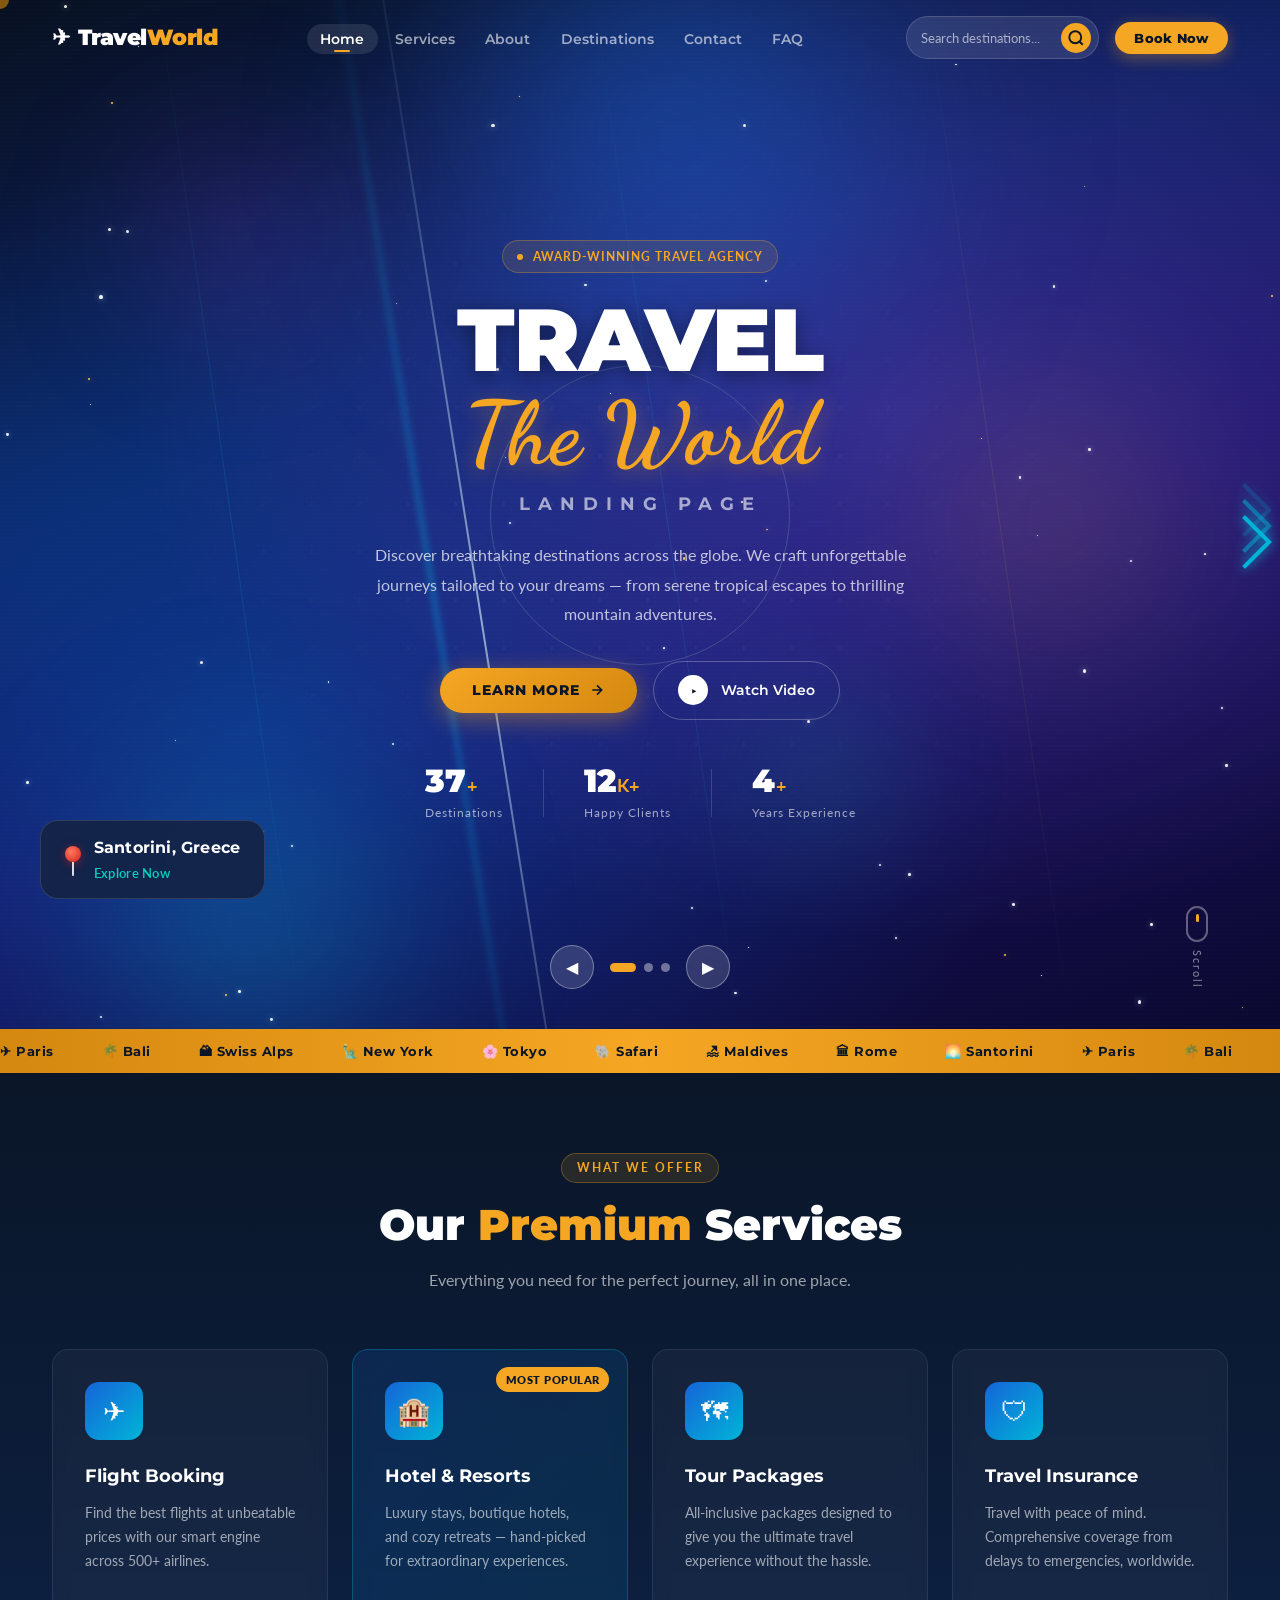
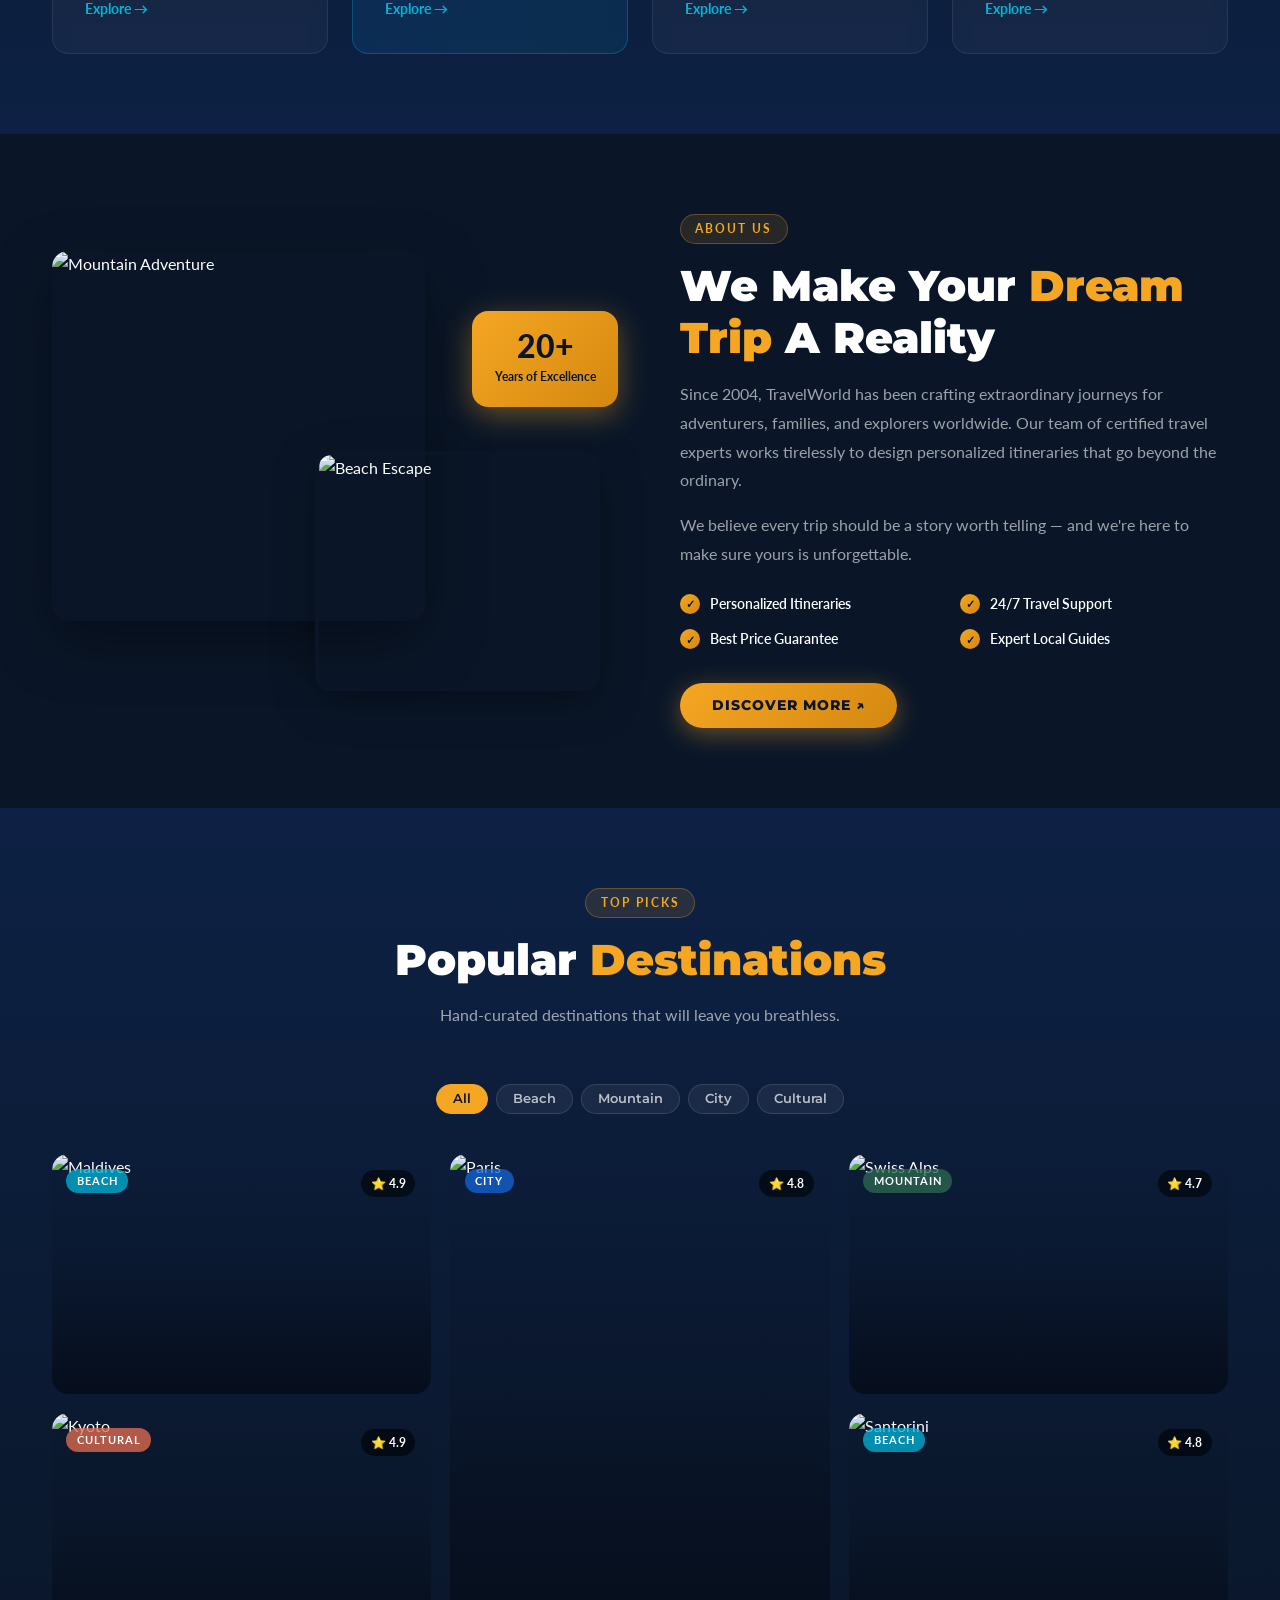
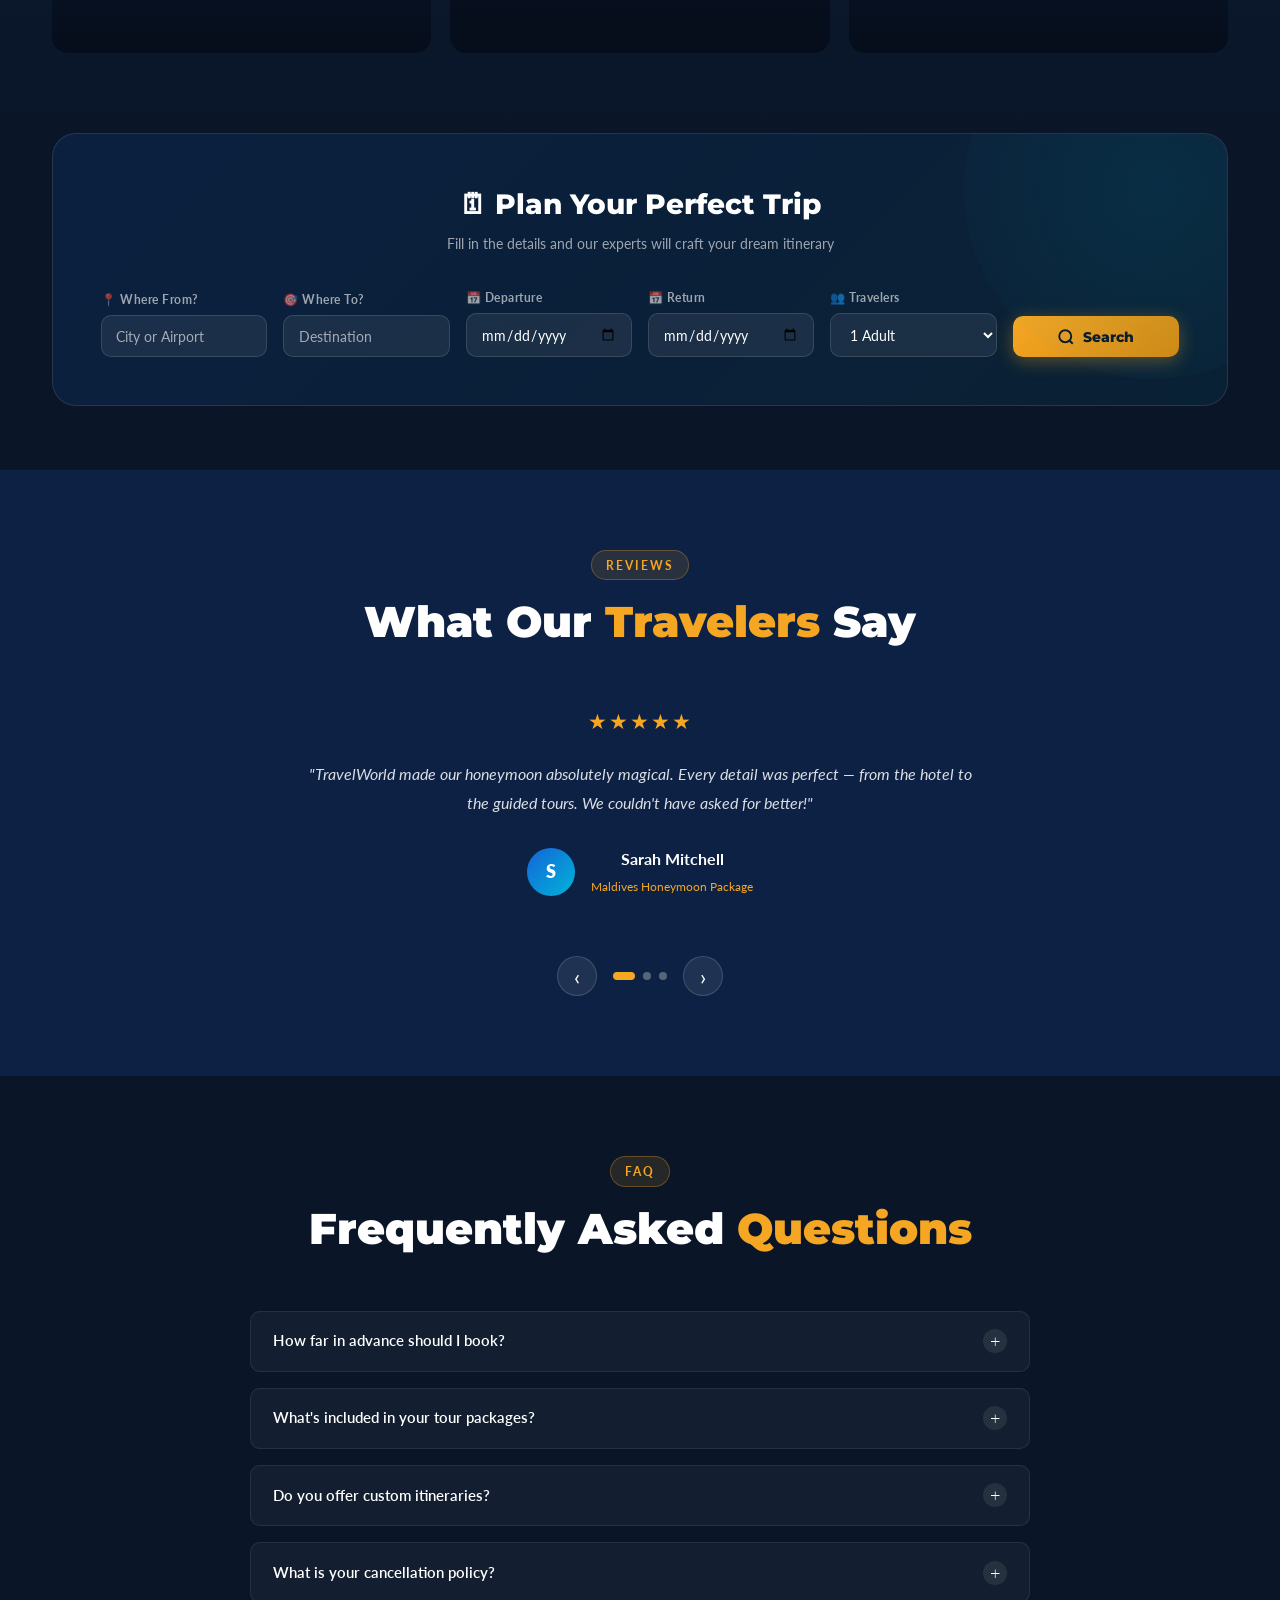
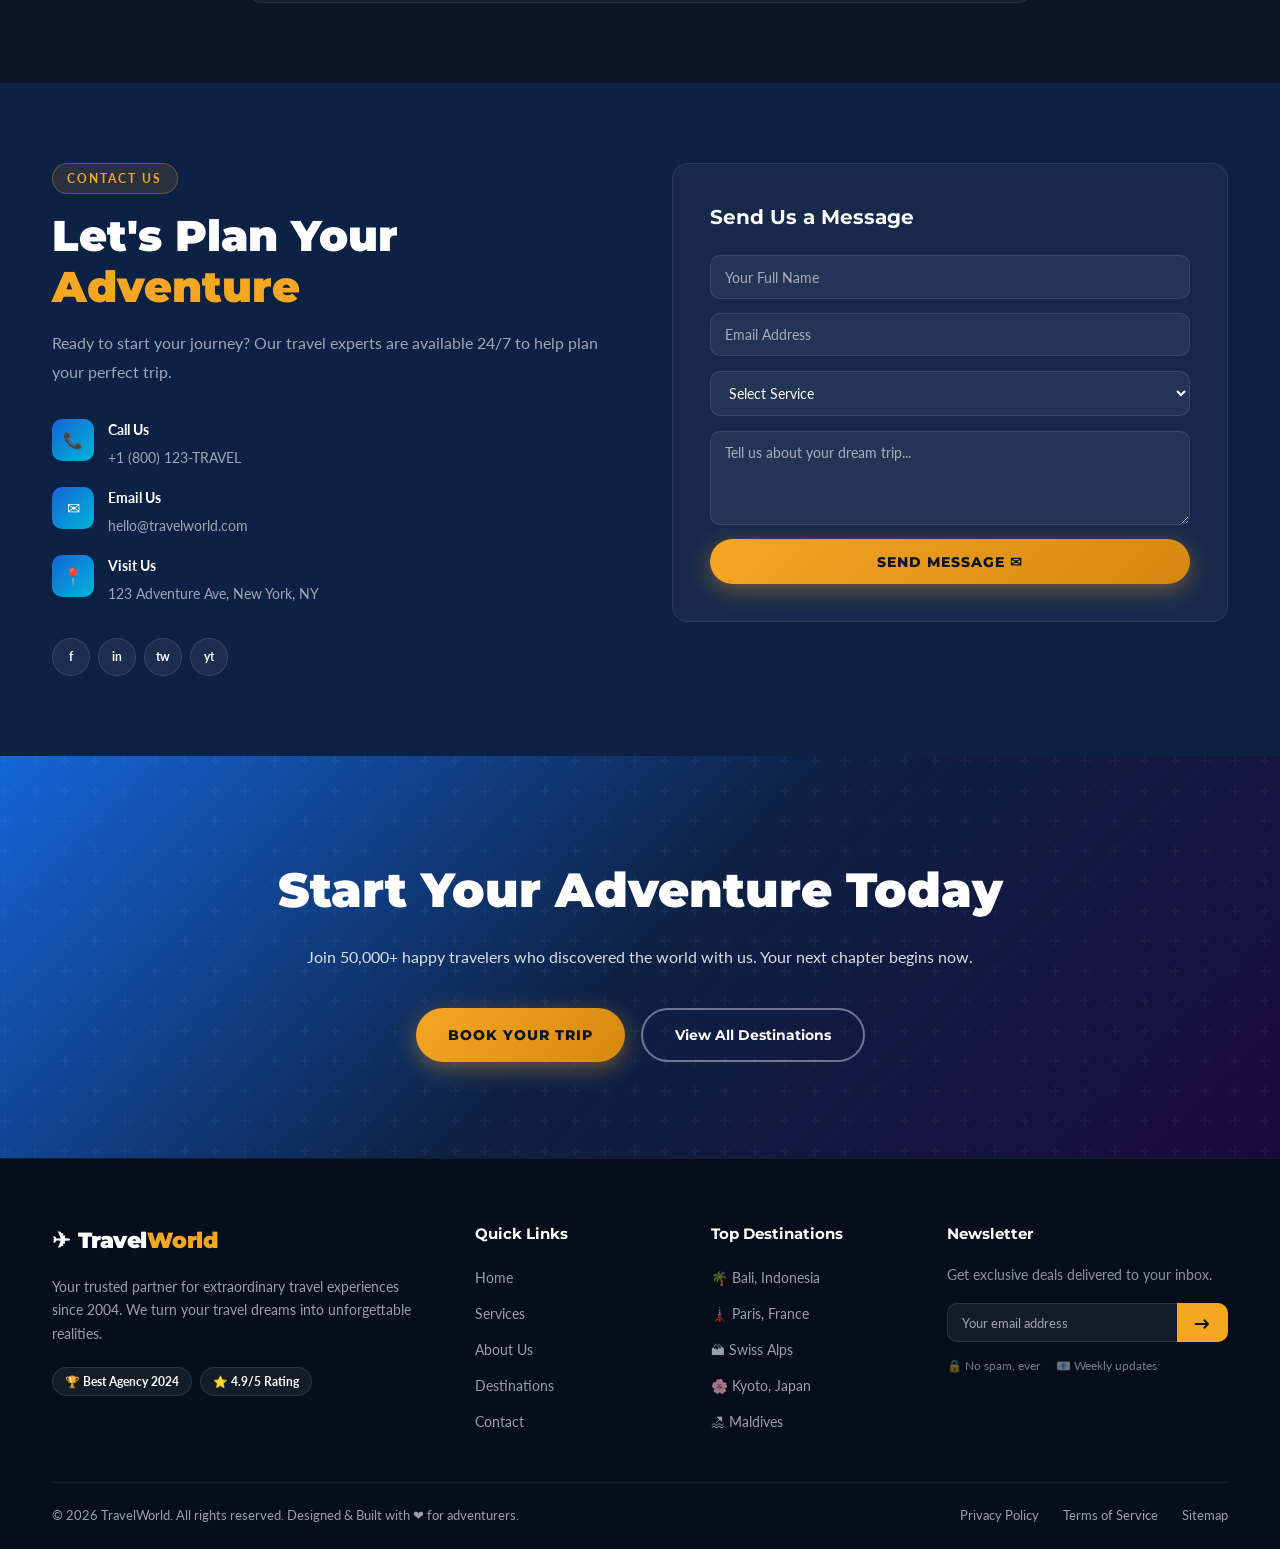
==== commit aeb8ed4e: "Add files via upload" ====
--- a/index.html
+++ b/index.html
@@ -1,17 +1,20 @@
 <!DOCTYPE html>
-<html lang="ar" dir="ltr">
+<html lang="en" dir="ltr">
 <head>
-  <meta charset="UTF-8" />
+  <meta charset="UTF-8"/>
   <meta name="viewport" content="width=device-width, initial-scale=1.0"/>
   <title>Travel The World — Discover Your Journey</title>
   <link rel="preconnect" href="https://fonts.googleapis.com"/>
   <link rel="preconnect" href="https://fonts.gstatic.com" crossorigin/>
-  <link href="https://fonts.googleapis.com/css2?family=Dancing+Script:wght@700&family=Montserrat:wght@400;600;700;900&family=Lato:wght@300;400;700&display=swap" rel="stylesheet"/>
+  <link href="https://fonts.googleapis.com/css2?family=Dancing+Script:wght@700&family=Montserrat:wght@300;400;600;700;900&family=Lato:wght@300;400;700&display=swap" rel="stylesheet"/>
   <link rel="stylesheet" href="style.css"/>
 </head>
 <body>
 
-  <!-- ========== PRELOADER ========== -->
+  <!-- SCROLL PROGRESS -->
+  <div id="scrollProgress"></div>
+
+  <!-- PRELOADER -->
   <div class="preloader" id="preloader">
     <div class="preloader-inner">
       <div class="plane-icon">✈</div>
@@ -20,7 +23,7 @@
     </div>
   </div>
 
-  <!-- ========== NAVBAR ========== -->
+  <!-- ══════════ NAVBAR ══════════ -->
   <header class="navbar" id="navbar">
     <nav class="nav-container">
       <div class="nav-logo">
@@ -28,123 +31,172 @@
         <span class="logo-text">Travel<span class="logo-accent">World</span></span>
       </div>
       <ul class="nav-links" id="navLinks">
-        <li><a href="#home" class="nav-link active">Home</a></li>
-        <li><a href="#services" class="nav-link">Services</a></li>
-        <li><a href="#about" class="nav-link">About</a></li>
+        <li><a href="#home"         class="nav-link active">Home</a></li>
+        <li><a href="#services"     class="nav-link">Services</a></li>
+        <li><a href="#about"        class="nav-link">About</a></li>
         <li><a href="#destinations" class="nav-link">Destinations</a></li>
-        <li><a href="#contact" class="nav-link">Contact</a></li>
-        <li><a href="#faq" class="nav-link">FAQ</a></li>
+        <li><a href="#contact"      class="nav-link">Contact</a></li>
+        <li><a href="#faq"          class="nav-link">FAQ</a></li>
       </ul>
       <div class="nav-right">
-        <div class="search-box">
-          <input type="text" placeholder="Search destinations..." id="searchInput"/>
-          <button class="search-btn" aria-label="Search">
-            <svg width="18" height="18" viewBox="0 0 24 24" fill="none" stroke="currentColor" stroke-width="2.5"><circle cx="11" cy="11" r="8"/><path d="m21 21-4.35-4.35"/></svg>
+        <div class="search-box" id="searchBoxWrap">
+          <input type="text" placeholder="Search destinations..." id="searchInput" readonly/>
+          <button class="search-btn" id="openSearch" aria-label="Search">
+            <svg width="18" height="18" viewBox="0 0 24 24" fill="none" stroke="currentColor" stroke-width="2.5">
+              <circle cx="11" cy="11" r="8"/><path d="m21 21-4.35-4.35"/>
+            </svg>
           </button>
         </div>
-        <button class="btn-book-nav">Book Now</button>
-        <div class="hamburger" id="hamburger">
-          <span></span><span></span><span></span>
-        </div>
+        <button class="btn-book-nav" onclick="showToast('📞 Our team will call you shortly!')">Book Now</button>
+        <div class="hamburger" id="hamburger"><span></span><span></span><span></span></div>
       </div>
     </nav>
   </header>
 
-  <!-- ========== HERO SECTION ========== -->
+  <!-- ══════════════════════════════════════════
+       HERO SECTION — Full layout matching design
+  ══════════════════════════════════════════ -->
   <section class="hero" id="home">
-    <!-- Background diagonal shapes -->
+
+    <!-- ══ PREMIUM BACKGROUND LAYER ══ -->
     <div class="hero-bg">
-      <div class="bg-shape bg-shape-1"></div>
-      <div class="bg-shape bg-shape-2"></div>
-      <div class="bg-shape bg-shape-3"></div>
-      <div class="bg-diagonal"></div>
-      <!-- Animated particles -->
+      <!-- Glowing orbs -->
+      <div class="bg-blob blob-1"></div>
+      <div class="bg-blob blob-2"></div>
+      <div class="bg-blob blob-3"></div>
+      <div class="bg-blob blob-4"></div>
+      <div class="bg-blob blob-5"></div>
+      <!-- Dot grid -->
+      <div class="hero-grid"></div>
+      <!-- CRT scanlines -->
+      <div class="hero-scanlines"></div>
+      <!-- Expanding rings -->
+      <div class="hero-ring ring-1"></div>
+      <div class="hero-ring ring-2"></div>
+      <div class="hero-ring ring-3"></div>
+      <!-- Diagonal accent lines (JS adds more) -->
+      <div class="hero-line" style="left:18%;height:100%;top:0;transform:rotate(-8deg);animation-delay:0s"></div>
+      <div class="hero-line" style="left:52%;height:100%;top:0;transform:rotate(-8deg);animation-delay:1.5s"></div>
+      <div class="hero-line" style="left:78%;height:100%;top:0;transform:rotate(-8deg);animation-delay:3s;background:linear-gradient(to bottom,transparent,rgba(245,166,35,.12),transparent)"></div>
+      <!-- Floating particles (JS spawns) -->
       <div class="particles" id="particles"></div>
     </div>
 
-    <!-- Hero image panel -->
-    <div class="hero-image-panel">
-      <div class="hero-img-overlay"></div>
-      <div class="hero-img-content">
-        <div class="img-badge">
-          <span class="badge-icon">📍</span>
-          <div>
-            <strong>Santorini, Greece</strong>
-            <small>Explore Now</small>
-          </div>
-        </div>
-      </div>
-      <!-- Diagonal chevrons -->
-      <div class="chevrons">
-        <div class="chevron chevron-1"></div>
-        <div class="chevron chevron-2"></div>
-      </div>
-    </div>
-
-    <!-- Hero content -->
+    <!-- ══ CENTER: Text Content ══ -->
     <div class="hero-content">
+
+      <!-- Tag badge -->
       <div class="hero-tag">
         <span class="tag-dot"></span>
-        <span>Award-Winning Travel Agency</span>
-      </div>
+        <span id="heroTagText">Award-Winning Travel Agency</span>
+      </div>
+
+      <!-- Title -->
       <h1 class="hero-title">
-        <span class="title-word title-travel">TRAVEL</span>
-        <span class="title-cursive">The World</span>
+        <span class="title-bold" id="heroTitleWord">TRAVEL</span>
+        <span class="title-cursive" id="heroCursive">The World</span>
       </h1>
-      <h2 class="hero-subtitle">LANDING PAGE</h2>
-      <p class="hero-desc">
-        Discover breathtaking destinations across the globe. We craft unforgettable journeys tailored to your dreams — from serene tropical escapes to thrilling mountain adventures.
+      <h2 class="hero-subtitle" id="heroSubtitle">LANDING PAGE</h2>
+
+      <!-- Description -->
+      <p class="hero-desc" id="heroDesc">
+        Discover breathtaking destinations across the globe. We craft unforgettable
+        journeys tailored to your dreams — from serene tropical escapes to
+        thrilling mountain adventures.
       </p>
+
+      <!-- Buttons -->
       <div class="hero-actions">
         <button class="btn-primary pulse-btn">
           <span>LEARN MORE</span>
-          <svg width="16" height="16" viewBox="0 0 24 24" fill="none" stroke="currentColor" stroke-width="2.5"><path d="M5 12h14M12 5l7 7-7 7"/></svg>
+          <svg width="16" height="16" viewBox="0 0 24 24" fill="none" stroke="currentColor" stroke-width="2.5">
+            <path d="M5 12h14M12 5l7 7-7 7"/>
+          </svg>
         </button>
         <button class="btn-secondary">
           <div class="play-icon">▶</div>
           <span>Watch Video</span>
         </button>
       </div>
-      <!-- Stats bar -->
+
+      <!-- Stats -->
       <div class="hero-stats">
         <div class="stat-item">
-          <strong class="stat-num" data-target="150">0</strong><span>+</span>
+          <div class="stat-row">
+            <strong class="stat-num" data-target="150">0</strong><span class="stat-suffix">+</span>
+          </div>
           <small>Destinations</small>
         </div>
         <div class="stat-divider"></div>
         <div class="stat-item">
-          <strong class="stat-num" data-target="50">0</strong><span>K+</span>
+          <div class="stat-row">
+            <strong class="stat-num" data-target="50">0</strong><span class="stat-suffix">K+</span>
+          </div>
           <small>Happy Clients</small>
         </div>
         <div class="stat-divider"></div>
         <div class="stat-item">
-          <strong class="stat-num" data-target="20">0</strong><span>+</span>
+          <div class="stat-row">
+            <strong class="stat-num" data-target="20">0</strong><span class="stat-suffix">+</span>
+          </div>
           <small>Years Experience</small>
         </div>
       </div>
-    </div>
-
-    <!-- Slider controls -->
+
+    </div><!-- /hero-content -->
+
+    <!-- ══ RIGHT: Photo Panel (diagonal clip) ══ -->
+    <div class="hero-image-panel" id="heroPanel">
+
+      <!-- REAL PHOTO — changes with slider -->
+      <img
+        id="heroImg"
+        src="https://images.unsplash.com/photo-1503220317375-aaad61436b1b?w=1400&q=85&auto=format&fit=crop"
+        alt="Traveler"
+        class="hero-photo"
+      />
+
+      <!-- Dark gradient blend on left edge so text stays readable -->
+      <div class="panel-overlay"></div>
+
+    </div><!-- /hero-image-panel -->
+
+    <!-- ══ LOCATION BADGE — outside panel, always visible ══ -->
+    <div class="location-badge">
+      <span class="badge-pin"></span>
+      <div class="badge-text">
+        <strong id="badgeCity">Santorini, Greece</strong>
+        <small>Explore Now</small>
+      </div>
+    </div>
+
+    <!-- ══ CHEVRON ARROWS — right edge of screen (Image 2) ══ -->
+    <div class="chevron-group">
+      <div class="chev-arrow"></div>
+      <div class="chev-arrow"></div>
+      <div class="chev-arrow"></div>
+    </div>
+
+    <!-- ══ Slider Arrows + Dots (bottom-center) ══ -->
     <div class="slider-controls">
-      <button class="slider-btn" id="prevBtn" aria-label="Previous">&#9664;</button>
+      <button class="sl-btn" id="prevBtn" aria-label="Previous slide">&#9664;</button>
       <div class="slider-dots">
-        <div class="dot active"></div>
-        <div class="dot"></div>
-        <div class="dot"></div>
-      </div>
-      <button class="slider-btn" id="nextBtn" aria-label="Next">&#9654;</button>
-    </div>
-
-    <!-- Scroll indicator -->
-    <div class="scroll-indicator">
-      <div class="scroll-mouse">
-        <div class="scroll-wheel"></div>
-      </div>
-      <span>Scroll Down</span>
-    </div>
-  </section>
-
-  <!-- ========== MARQUEE STRIP ========== -->
+        <div class="dot active" data-i="0"></div>
+        <div class="dot"        data-i="1"></div>
+        <div class="dot"        data-i="2"></div>
+      </div>
+      <button class="sl-btn" id="nextBtn" aria-label="Next slide">&#9654;</button>
+    </div>
+
+    <!-- Scroll hint right side -->
+    <div class="scroll-hint">
+      <div class="scroll-mouse"><div class="scroll-ball"></div></div>
+      <span>Scroll</span>
+    </div>
+
+  </section><!-- /hero -->
+
+  <!-- ══ MARQUEE TICKER ══ -->
   <div class="marquee-strip">
     <div class="marquee-track">
       <span>✈ Paris</span><span>🌴 Bali</span><span>🏔 Swiss Alps</span>
@@ -156,281 +208,241 @@
     </div>
   </div>
 
-  <!-- ========== SERVICES SECTION ========== -->
+  <!-- ══ SERVICES ══ -->
   <section class="services" id="services">
     <div class="container">
-      <div class="section-header">
-        <div class="section-tag">What We Offer</div>
-        <h2 class="section-title">Our <span class="highlight">Premium</span> Services</h2>
-        <p class="section-desc">Everything you need for the perfect journey, all in one place.</p>
+      <div class="section-head reveal">
+        <span class="sec-tag">What We Offer</span>
+        <h2 class="sec-title">Our <em class="gold">Premium</em> Services</h2>
+        <p class="sec-desc">Everything you need for the perfect journey, all in one place.</p>
       </div>
       <div class="services-grid">
-        <div class="service-card" data-delay="0">
-          <div class="service-icon-wrap">
-            <div class="service-icon">✈</div>
-          </div>
+        <div class="srv-card reveal">
+          <div class="srv-icon-wrap"><span>✈</span></div>
           <h3>Flight Booking</h3>
-          <p>Find the best flights at unbeatable prices with our smart search engine across 500+ airlines worldwide.</p>
-          <a href="#" class="service-link">Explore <span>→</span></a>
-        </div>
-        <div class="service-card featured" data-delay="100">
-          <div class="service-badge">Most Popular</div>
-          <div class="service-icon-wrap">
-            <div class="service-icon">🏨</div>
-          </div>
+          <p>Find the best flights at unbeatable prices with our smart engine across 500+ airlines.</p>
+          <a href="#" class="srv-link">Explore →</a>
+        </div>
+        <div class="srv-card featured reveal">
+          <div class="srv-badge">Most Popular</div>
+          <div class="srv-icon-wrap"><span>🏨</span></div>
           <h3>Hotel & Resorts</h3>
-          <p>Luxury stays, boutique hotels, and cozy retreats — hand-picked for an extraordinary experience.</p>
-          <a href="#" class="service-link">Explore <span>→</span></a>
-        </div>
-        <div class="service-card" data-delay="200">
-          <div class="service-icon-wrap">
-            <div class="service-icon">🗺</div>
-          </div>
+          <p>Luxury stays, boutique hotels, and cozy retreats — hand-picked for extraordinary experiences.</p>
+          <a href="#" class="srv-link">Explore →</a>
+        </div>
+        <div class="srv-card reveal">
+          <div class="srv-icon-wrap"><span>🗺</span></div>
           <h3>Tour Packages</h3>
           <p>All-inclusive packages designed to give you the ultimate travel experience without the hassle.</p>
-          <a href="#" class="service-link">Explore <span>→</span></a>
-        </div>
-        <div class="service-card" data-delay="300">
-          <div class="service-icon-wrap">
-            <div class="service-icon">🛡</div>
-          </div>
+          <a href="#" class="srv-link">Explore →</a>
+        </div>
+        <div class="srv-card reveal">
+          <div class="srv-icon-wrap"><span>🛡</span></div>
           <h3>Travel Insurance</h3>
-          <p>Travel with peace of mind. Our comprehensive insurance covers everything from delays to emergencies.</p>
-          <a href="#" class="service-link">Explore <span>→</span></a>
-        </div>
-      </div>
-    </div>
-  </section>
-
-  <!-- ========== ABOUT SECTION ========== -->
+          <p>Travel with peace of mind. Comprehensive coverage from delays to emergencies, worldwide.</p>
+          <a href="#" class="srv-link">Explore →</a>
+        </div>
+      </div>
+    </div>
+  </section>
+
+  <!-- ══ ABOUT ══ -->
   <section class="about" id="about">
     <div class="container">
       <div class="about-grid">
-        <div class="about-images">
-          <div class="about-img about-img-main">
-            <div class="about-img-placeholder main">
-              <span>🌄</span>
-              <p>Mountain Adventure</p>
-            </div>
-          </div>
-          <div class="about-img about-img-small">
-            <div class="about-img-placeholder small">
-              <span>🏖</span>
-              <p>Beach Escape</p>
-            </div>
-          </div>
-          <div class="about-exp-badge">
+        <div class="about-images reveal">
+          <div class="about-img-main">
+            <img src="https://images.unsplash.com/photo-1476514525535-07fb3b4ae5f1?w=700&q=80&auto=format&fit=crop" alt="Mountain Adventure"/>
+          </div>
+          <div class="about-img-sm">
+            <img src="https://images.unsplash.com/photo-1507525428034-b723cf961d3e?w=600&q=80&auto=format&fit=crop" alt="Beach Escape"/>
+          </div>
+          <div class="about-badge">
             <strong>20+</strong>
             <span>Years of Excellence</span>
           </div>
         </div>
-        <div class="about-content">
-          <div class="section-tag">About Us</div>
-          <h2 class="section-title">We Make Your <span class="highlight">Dream Trip</span> A Reality</h2>
+        <div class="about-content reveal">
+          <span class="sec-tag">About Us</span>
+          <h2 class="sec-title">We Make Your <em class="gold">Dream Trip</em> A Reality</h2>
           <p>Since 2004, TravelWorld has been crafting extraordinary journeys for adventurers, families, and explorers worldwide. Our team of certified travel experts works tirelessly to design personalized itineraries that go beyond the ordinary.</p>
           <p>We believe every trip should be a story worth telling — and we're here to make sure yours is unforgettable.</p>
-          <div class="about-features">
-            <div class="about-feature">
-              <div class="feature-check">✓</div>
-              <span>Personalized Itineraries</span>
-            </div>
-            <div class="about-feature">
-              <div class="feature-check">✓</div>
-              <span>24/7 Travel Support</span>
-            </div>
-            <div class="about-feature">
-              <div class="feature-check">✓</div>
-              <span>Best Price Guarantee</span>
-            </div>
-            <div class="about-feature">
-              <div class="feature-check">✓</div>
-              <span>Expert Local Guides</span>
-            </div>
-          </div>
-          <button class="btn-primary">Discover More ↗</button>
-        </div>
-      </div>
-    </div>
-  </section>
-
-  <!-- ========== DESTINATIONS SECTION ========== -->
+          <div class="about-feats">
+            <div class="feat"><span class="feat-check">✓</span> Personalized Itineraries</div>
+            <div class="feat"><span class="feat-check">✓</span> 24/7 Travel Support</div>
+            <div class="feat"><span class="feat-check">✓</span> Best Price Guarantee</div>
+            <div class="feat"><span class="feat-check">✓</span> Expert Local Guides</div>
+          </div>
+          <button class="btn-primary" onclick="showToast('📖 Loading full story...')">Discover More ↗</button>
+        </div>
+      </div>
+    </div>
+  </section>
+
+  <!-- ══ DESTINATIONS ══ -->
   <section class="destinations" id="destinations">
     <div class="container">
-      <div class="section-header">
-        <div class="section-tag">Top Picks</div>
-        <h2 class="section-title">Popular <span class="highlight">Destinations</span></h2>
-        <p class="section-desc">Hand-curated destinations that will leave you breathless.</p>
+      <div class="section-head reveal">
+        <span class="sec-tag">Top Picks</span>
+        <h2 class="sec-title">Popular <em class="gold">Destinations</em></h2>
+        <p class="sec-desc">Hand-curated destinations that will leave you breathless.</p>
       </div>
       <div class="dest-filter">
-        <button class="filter-btn active" data-filter="all">All</button>
-        <button class="filter-btn" data-filter="beach">Beach</button>
-        <button class="filter-btn" data-filter="mountain">Mountain</button>
-        <button class="filter-btn" data-filter="city">City</button>
-        <button class="filter-btn" data-filter="cultural">Cultural</button>
-      </div>
-      <div class="destinations-grid" id="destGrid">
-        <div class="dest-card" data-cat="beach">
-          <div class="dest-img beach-1">
-            <div class="dest-overlay">
-              <div class="dest-rating">⭐ 4.9</div>
-              <div class="dest-info">
-                <h3>Maldives</h3>
-                <p>🌍 Indian Ocean</p>
-                <div class="dest-price">From <strong>$1,299</strong>/person</div>
-                <button class="btn-dest">Book Now</button>
-              </div>
-            </div>
-          </div>
-          <div class="dest-tag beach">Beach</div>
-        </div>
-        <div class="dest-card large" data-cat="city">
-          <div class="dest-img city-1">
-            <div class="dest-overlay">
-              <div class="dest-rating">⭐ 4.8</div>
-              <div class="dest-info">
-                <h3>Paris, France</h3>
-                <p>🌍 Europe</p>
-                <div class="dest-price">From <strong>$899</strong>/person</div>
-                <button class="btn-dest">Book Now</button>
-              </div>
-            </div>
-          </div>
-          <div class="dest-tag city">City</div>
-        </div>
-        <div class="dest-card" data-cat="mountain">
-          <div class="dest-img mountain-1">
-            <div class="dest-overlay">
-              <div class="dest-rating">⭐ 4.7</div>
-              <div class="dest-info">
-                <h3>Swiss Alps</h3>
-                <p>🌍 Europe</p>
-                <div class="dest-price">From <strong>$1,599</strong>/person</div>
-                <button class="btn-dest">Book Now</button>
-              </div>
-            </div>
-          </div>
-          <div class="dest-tag mountain">Mountain</div>
-        </div>
-        <div class="dest-card" data-cat="cultural">
-          <div class="dest-img cultural-1">
-            <div class="dest-overlay">
-              <div class="dest-rating">⭐ 4.9</div>
-              <div class="dest-info">
-                <h3>Kyoto, Japan</h3>
-                <p>🌍 Asia</p>
-                <div class="dest-price">From <strong>$1,199</strong>/person</div>
-                <button class="btn-dest">Book Now</button>
-              </div>
-            </div>
-          </div>
-          <div class="dest-tag cultural">Cultural</div>
-        </div>
-        <div class="dest-card" data-cat="beach">
-          <div class="dest-img beach-2">
-            <div class="dest-overlay">
-              <div class="dest-rating">⭐ 4.8</div>
-              <div class="dest-info">
-                <h3>Santorini</h3>
-                <p>🌍 Greece</p>
-                <div class="dest-price">From <strong>$999</strong>/person</div>
-                <button class="btn-dest">Book Now</button>
-              </div>
-            </div>
-          </div>
-          <div class="dest-tag beach">Beach</div>
-        </div>
-      </div>
-    </div>
-  </section>
-
-  <!-- ========== BOOKING FORM ========== -->
-  <section class="booking-section">
-    <div class="container">
-      <div class="booking-card">
-        <div class="booking-header">
+        <button class="f-btn active" data-filter="all">All</button>
+        <button class="f-btn" data-filter="beach">Beach</button>
+        <button class="f-btn" data-filter="mountain">Mountain</button>
+        <button class="f-btn" data-filter="city">City</button>
+        <button class="f-btn" data-filter="cultural">Cultural</button>
+      </div>
+      <div class="dest-grid">
+        <div class="d-card" data-cat="beach">
+          <img src="https://images.unsplash.com/photo-1514282401047-d79a71a590e8?w=800&q=80&auto=format&fit=crop" alt="Maldives"/>
+          <div class="d-overlay">
+            <div class="d-rating">⭐ 4.9</div>
+            <div class="d-info">
+              <h3>Maldives</h3>
+              <p>🌍 Indian Ocean</p>
+              <div class="d-price">From <strong>$1,299</strong>/person</div>
+              <button class="btn-book" onclick="showToast('✈️ Booking Maldives...')">Book Now</button>
+            </div>
+          </div>
+          <span class="d-tag beach">Beach</span>
+        </div>
+        <div class="d-card large" data-cat="city">
+          <img src="https://images.unsplash.com/photo-1502602898657-3e91760cbb34?w=900&q=80&auto=format&fit=crop" alt="Paris"/>
+          <div class="d-overlay">
+            <div class="d-rating">⭐ 4.8</div>
+            <div class="d-info">
+              <h3>Paris, France</h3>
+              <p>🌍 Europe</p>
+              <div class="d-price">From <strong>$899</strong>/person</div>
+              <button class="btn-book" onclick="showToast('✈️ Booking Paris...')">Book Now</button>
+            </div>
+          </div>
+          <span class="d-tag city">City</span>
+        </div>
+        <div class="d-card" data-cat="mountain">
+          <img src="https://images.unsplash.com/photo-1531366936337-7c912a4589a7?w=800&q=80&auto=format&fit=crop" alt="Swiss Alps"/>
+          <div class="d-overlay">
+            <div class="d-rating">⭐ 4.7</div>
+            <div class="d-info">
+              <h3>Swiss Alps</h3>
+              <p>🌍 Europe</p>
+              <div class="d-price">From <strong>$1,599</strong>/person</div>
+              <button class="btn-book" onclick="showToast('✈️ Booking Swiss Alps...')">Book Now</button>
+            </div>
+          </div>
+          <span class="d-tag mountain">Mountain</span>
+        </div>
+        <div class="d-card" data-cat="cultural">
+          <img src="https://images.unsplash.com/photo-1528360983277-13d401cdc186?w=800&q=80&auto=format&fit=crop" alt="Kyoto"/>
+          <div class="d-overlay">
+            <div class="d-rating">⭐ 4.9</div>
+            <div class="d-info">
+              <h3>Kyoto, Japan</h3>
+              <p>🌍 Asia</p>
+              <div class="d-price">From <strong>$1,199</strong>/person</div>
+              <button class="btn-book" onclick="showToast('✈️ Booking Kyoto...')">Book Now</button>
+            </div>
+          </div>
+          <span class="d-tag cultural">Cultural</span>
+        </div>
+        <div class="d-card" data-cat="beach">
+          <img src="https://images.unsplash.com/photo-1570077188670-e3a8d69ac5ff?w=800&q=80&auto=format&fit=crop" alt="Santorini"/>
+          <div class="d-overlay">
+            <div class="d-rating">⭐ 4.8</div>
+            <div class="d-info">
+              <h3>Santorini</h3>
+              <p>🌍 Greece</p>
+              <div class="d-price">From <strong>$999</strong>/person</div>
+              <button class="btn-book" onclick="showToast('✈️ Booking Santorini...')">Book Now</button>
+            </div>
+          </div>
+          <span class="d-tag beach">Beach</span>
+        </div>
+      </div>
+    </div>
+  </section>
+
+  <!-- ══ BOOKING FORM ══ -->
+  <section class="booking-sec">
+    <div class="container">
+      <div class="booking-card reveal">
+        <div class="booking-hdr">
           <h2>🗓 Plan Your Perfect Trip</h2>
           <p>Fill in the details and our experts will craft your dream itinerary</p>
         </div>
         <div class="booking-form">
-          <div class="form-row">
-            <div class="form-group">
-              <label>📍 Where From?</label>
-              <input type="text" placeholder="City, Airport or Country"/>
-            </div>
-            <div class="form-group">
-              <label>🎯 Where To?</label>
-              <input type="text" placeholder="Destination"/>
-            </div>
-            <div class="form-group">
-              <label>📅 Departure</label>
-              <input type="date"/>
-            </div>
-            <div class="form-group">
-              <label>📅 Return</label>
-              <input type="date"/>
-            </div>
-            <div class="form-group">
-              <label>👥 Travelers</label>
-              <select>
-                <option>1 Adult</option>
-                <option>2 Adults</option>
-                <option>Family (2+2)</option>
-                <option>Group (6+)</option>
-              </select>
-            </div>
-            <button class="btn-search-trip">
-              <svg width="18" height="18" viewBox="0 0 24 24" fill="none" stroke="currentColor" stroke-width="2.5"><circle cx="11" cy="11" r="8"/><path d="m21 21-4.35-4.35"/></svg>
-              Search
-            </button>
-          </div>
-        </div>
-      </div>
-    </div>
-  </section>
-
-  <!-- ========== TESTIMONIALS ========== -->
+          <div class="bf-group">
+            <label>📍 Where From?</label>
+            <input type="text" placeholder="City or Airport"/>
+          </div>
+          <div class="bf-group">
+            <label>🎯 Where To?</label>
+            <input type="text" placeholder="Destination"/>
+          </div>
+          <div class="bf-group">
+            <label>📅 Departure</label>
+            <input type="date"/>
+          </div>
+          <div class="bf-group">
+            <label>📅 Return</label>
+            <input type="date"/>
+          </div>
+          <div class="bf-group">
+            <label>👥 Travelers</label>
+            <select>
+              <option>1 Adult</option>
+              <option>2 Adults</option>
+              <option>Family (2+2)</option>
+              <option>Group (6+)</option>
+            </select>
+          </div>
+          <button class="btn-search" id="searchTripBtn">
+            <svg width="18" height="18" viewBox="0 0 24 24" fill="none" stroke="currentColor" stroke-width="2.5">
+              <circle cx="11" cy="11" r="8"/><path d="m21 21-4.35-4.35"/>
+            </svg>
+            Search
+          </button>
+        </div>
+      </div>
+    </div>
+  </section>
+
+  <!-- ══ TESTIMONIALS ══ -->
   <section class="testimonials">
     <div class="container">
-      <div class="section-header">
-        <div class="section-tag">Reviews</div>
-        <h2 class="section-title">What Our <span class="highlight">Travelers</span> Say</h2>
-      </div>
-      <div class="testimonials-slider" id="testimonialsSlider">
-        <div class="testimonial-card active">
-          <div class="testimonial-stars">★★★★★</div>
-          <p class="testimonial-text">"TravelWorld made our honeymoon absolutely magical. Every detail was perfect — from the hotel to the guided tours. We couldn't have asked for better service!"</p>
-          <div class="testimonial-author">
-            <div class="author-avatar">S</div>
-            <div>
-              <strong>Sarah Mitchell</strong>
-              <small>Maldives Honeymoon Package</small>
-            </div>
-          </div>
-        </div>
-        <div class="testimonial-card">
-          <div class="testimonial-stars">★★★★★</div>
-          <p class="testimonial-text">"I've traveled to 30+ countries and TravelWorld is by far the most professional agency I've worked with. Their local guides have insider knowledge that money can't buy."</p>
-          <div class="testimonial-author">
-            <div class="author-avatar">J</div>
-            <div>
-              <strong>James Rodriguez</strong>
-              <small>Japan Cultural Tour</small>
-            </div>
-          </div>
-        </div>
-        <div class="testimonial-card">
-          <div class="testimonial-stars">★★★★★</div>
-          <p class="testimonial-text">"The Swiss Alps ski package was incredible. Everything was handled flawlessly — transfers, accommodation, ski passes. Pure perfection from start to finish!"</p>
-          <div class="testimonial-author">
-            <div class="author-avatar">A</div>
-            <div>
-              <strong>Amira Hassan</strong>
-              <small>Swiss Alps Adventure</small>
-            </div>
-          </div>
-        </div>
-      </div>
-      <div class="testimonial-controls">
+      <div class="section-head reveal">
+        <span class="sec-tag">Reviews</span>
+        <h2 class="sec-title">What Our <em class="gold">Travelers</em> Say</h2>
+      </div>
+      <div class="t-slider">
+        <div class="t-card active">
+          <div class="t-stars">★★★★★</div>
+          <p>"TravelWorld made our honeymoon absolutely magical. Every detail was perfect — from the hotel to the guided tours. We couldn't have asked for better!"</p>
+          <div class="t-author">
+            <div class="t-av">S</div>
+            <div><strong>Sarah Mitchell</strong><small>Maldives Honeymoon Package</small></div>
+          </div>
+        </div>
+        <div class="t-card">
+          <div class="t-stars">★★★★★</div>
+          <p>"I've traveled to 30+ countries and TravelWorld is by far the most professional agency. Their local guides have insider knowledge that money can't buy."</p>
+          <div class="t-author">
+            <div class="t-av">J</div>
+            <div><strong>James Rodriguez</strong><small>Japan Cultural Tour</small></div>
+          </div>
+        </div>
+        <div class="t-card">
+          <div class="t-stars">★★★★★</div>
+          <p>"The Swiss Alps ski package was incredible. Everything was handled flawlessly — transfers, accommodation, ski passes. Pure perfection from start to finish!"</p>
+          <div class="t-author">
+            <div class="t-av">A</div>
+            <div><strong>Amira Hassan</strong><small>Swiss Alps Adventure</small></div>
+          </div>
+        </div>
+      </div>
+      <div class="t-controls">
         <button class="t-btn" id="tPrev">‹</button>
         <div class="t-dots">
           <div class="t-dot active"></div>
@@ -442,153 +454,104 @@
     </div>
   </section>
 
-  <!-- ========== FAQ ========== -->
-  <section class="faq-section" id="faq">
-    <div class="container">
-      <div class="section-header">
-        <div class="section-tag">FAQ</div>
-        <h2 class="section-title">Frequently Asked <span class="highlight">Questions</span></h2>
-      </div>
-      <div class="faq-grid">
+  <!-- ══ FAQ ══ -->
+  <section class="faq-sec" id="faq">
+    <div class="container">
+      <div class="section-head reveal">
+        <span class="sec-tag">FAQ</span>
+        <h2 class="sec-title">Frequently Asked <em class="gold">Questions</em></h2>
+      </div>
+      <div class="faq-list">
         <div class="faq-item" onclick="toggleFaq(this)">
-          <div class="faq-question">
-            <span>How far in advance should I book?</span>
-            <div class="faq-icon">+</div>
-          </div>
-          <div class="faq-answer">
-            <p>We recommend booking at least 3–6 months in advance for peak season travel, and 1–3 months for off-peak. Early booking ensures better rates and availability.</p>
-          </div>
+          <div class="faq-q"><span>How far in advance should I book?</span><div class="faq-ic">+</div></div>
+          <div class="faq-a"><p>We recommend booking 3–6 months in advance for peak season, and 1–3 months for off-peak. Early booking ensures better rates and availability.</p></div>
         </div>
         <div class="faq-item" onclick="toggleFaq(this)">
-          <div class="faq-question">
-            <span>What's included in your tour packages?</span>
-            <div class="faq-icon">+</div>
-          </div>
-          <div class="faq-answer">
-            <p>Our all-inclusive packages cover flights, hotel accommodations, airport transfers, guided tours, most meals, and travel insurance. Specific inclusions vary by package.</p>
-          </div>
+          <div class="faq-q"><span>What's included in your tour packages?</span><div class="faq-ic">+</div></div>
+          <div class="faq-a"><p>Our all-inclusive packages cover flights, hotel accommodations, airport transfers, guided tours, most meals, and travel insurance.</p></div>
         </div>
         <div class="faq-item" onclick="toggleFaq(this)">
-          <div class="faq-question">
-            <span>Do you offer custom itineraries?</span>
-            <div class="faq-icon">+</div>
-          </div>
-          <div class="faq-answer">
-            <p>Absolutely! We specialize in tailor-made travel experiences. Share your vision with our experts and we'll craft a personalized itinerary that matches your interests and budget perfectly.</p>
-          </div>
+          <div class="faq-q"><span>Do you offer custom itineraries?</span><div class="faq-ic">+</div></div>
+          <div class="faq-a"><p>Absolutely! We specialize in tailor-made experiences. Share your vision and we'll craft a personalized itinerary that matches your interests and budget.</p></div>
         </div>
         <div class="faq-item" onclick="toggleFaq(this)">
-          <div class="faq-question">
-            <span>What is your cancellation policy?</span>
-            <div class="faq-icon">+</div>
-          </div>
-          <div class="faq-answer">
-            <p>We offer flexible cancellation up to 30 days before departure for a full refund. Cancellations within 30 days may incur fees depending on the package. We also offer travel insurance to cover unexpected changes.</p>
-          </div>
-        </div>
-      </div>
-    </div>
-  </section>
-
-  <!-- ========== CONTACT SECTION ========== -->
+          <div class="faq-q"><span>What is your cancellation policy?</span><div class="faq-ic">+</div></div>
+          <div class="faq-a"><p>We offer flexible cancellation up to 30 days before departure for a full refund. We also offer travel insurance to cover unexpected changes.</p></div>
+        </div>
+      </div>
+    </div>
+  </section>
+
+  <!-- ══ CONTACT ══ -->
   <section class="contact" id="contact">
     <div class="container">
       <div class="contact-grid">
-        <div class="contact-info">
-          <div class="section-tag">Contact Us</div>
-          <h2 class="section-title">Let's Plan Your <span class="highlight">Adventure</span></h2>
-          <p>Ready to start your journey? Our travel experts are available 24/7 to answer your questions and help plan your perfect trip.</p>
-          <div class="contact-items">
-            <div class="contact-item">
-              <div class="contact-icon">📞</div>
-              <div>
-                <strong>Call Us</strong>
-                <span>+1 (800) 123-TRAVEL</span>
-              </div>
-            </div>
-            <div class="contact-item">
-              <div class="contact-icon">✉</div>
-              <div>
-                <strong>Email Us</strong>
-                <span>hello@travelworld.com</span>
-              </div>
-            </div>
-            <div class="contact-item">
-              <div class="contact-icon">📍</div>
-              <div>
-                <strong>Visit Us</strong>
-                <span>123 Adventure Ave, New York, NY</span>
-              </div>
-            </div>
-          </div>
-          <div class="social-links">
-            <a href="#" class="social-btn">f</a>
-            <a href="#" class="social-btn">in</a>
-            <a href="#" class="social-btn">tw</a>
-            <a href="#" class="social-btn">yt</a>
-          </div>
-        </div>
-        <div class="contact-form-wrap">
-          <div class="contact-form">
-            <h3>Send Us a Message</h3>
-            <div class="cform-group">
-              <input type="text" placeholder="Your Full Name" required/>
-            </div>
-            <div class="cform-group">
-              <input type="email" placeholder="Email Address" required/>
-            </div>
-            <div class="cform-group">
-              <select>
-                <option value="">Select Service</option>
-                <option>Flight Booking</option>
-                <option>Hotel Reservation</option>
-                <option>Tour Package</option>
-                <option>Custom Itinerary</option>
-              </select>
-            </div>
-            <div class="cform-group">
-              <textarea placeholder="Tell us about your dream trip..." rows="4"></textarea>
-            </div>
-            <button class="btn-primary full-width" onclick="submitForm(event)">
-              Send Message ✉
-            </button>
-          </div>
-        </div>
-      </div>
-    </div>
-  </section>
-
-  <!-- ========== CTA BANNER ========== -->
-  <section class="cta-banner">
-    <div class="cta-bg"></div>
-    <div class="container">
-      <div class="cta-content">
-        <h2>Start Your Adventure Today</h2>
-        <p>Join 50,000+ happy travelers who discovered the world with us. Your next chapter begins now.</p>
-        <div class="cta-actions">
-          <button class="btn-primary">Book Your Trip</button>
-          <button class="btn-ghost">View All Destinations</button>
-        </div>
-      </div>
-    </div>
-  </section>
-
-  <!-- ========== FOOTER ========== -->
+        <div class="contact-info reveal">
+          <span class="sec-tag">Contact Us</span>
+          <h2 class="sec-title">Let's Plan Your <em class="gold">Adventure</em></h2>
+          <p>Ready to start your journey? Our travel experts are available 24/7 to help plan your perfect trip.</p>
+          <div class="c-items">
+            <div class="c-item">
+              <div class="c-ico">📞</div>
+              <div><strong>Call Us</strong><span>+1 (800) 123-TRAVEL</span></div>
+            </div>
+            <div class="c-item">
+              <div class="c-ico">✉</div>
+              <div><strong>Email Us</strong><span>hello@travelworld.com</span></div>
+            </div>
+            <div class="c-item">
+              <div class="c-ico">📍</div>
+              <div><strong>Visit Us</strong><span>123 Adventure Ave, New York, NY</span></div>
+            </div>
+          </div>
+          <div class="social-row">
+            <a href="#" class="soc-btn">f</a>
+            <a href="#" class="soc-btn">in</a>
+            <a href="#" class="soc-btn">tw</a>
+            <a href="#" class="soc-btn">yt</a>
+          </div>
+        </div>
+        <div class="contact-form reveal">
+          <h3>Send Us a Message</h3>
+          <input type="text"   placeholder="Your Full Name"/>
+          <input type="email"  placeholder="Email Address"/>
+          <select><option value="">Select Service</option><option>Flight Booking</option><option>Hotel Reservation</option><option>Tour Package</option><option>Custom Itinerary</option></select>
+          <textarea rows="4"   placeholder="Tell us about your dream trip..."></textarea>
+          <button class="btn-primary w100" onclick="submitContact(event)">Send Message ✉</button>
+        </div>
+      </div>
+    </div>
+  </section>
+
+  <!-- ══ CTA BANNER ══ -->
+  <section class="cta-sec">
+    <div class="cta-bg-layer"></div>
+    <div class="container cta-content">
+      <h2>Start Your Adventure Today</h2>
+      <p>Join 50,000+ happy travelers who discovered the world with us. Your next chapter begins now.</p>
+      <div class="cta-btns">
+        <button class="btn-primary" onclick="showToast('🎉 Redirecting to booking...')">Book Your Trip</button>
+        <a href="#destinations" class="btn-ghost">View All Destinations</a>
+      </div>
+    </div>
+  </section>
+
+  <!-- ══ FOOTER ══ -->
   <footer class="footer">
     <div class="container">
       <div class="footer-grid">
-        <div class="footer-brand">
-          <div class="nav-logo footer-logo">
+        <div class="f-brand">
+          <div class="nav-logo" style="margin-bottom:1rem">
             <span class="logo-icon">✈</span>
             <span class="logo-text">Travel<span class="logo-accent">World</span></span>
           </div>
           <p>Your trusted partner for extraordinary travel experiences since 2004. We turn your travel dreams into unforgettable realities.</p>
-          <div class="footer-awards">
-            <div class="award-badge">🏆 Best Agency 2024</div>
-            <div class="award-badge">⭐ 4.9/5 Rating</div>
-          </div>
-        </div>
-        <div class="footer-col">
+          <div class="f-awards">
+            <span class="award">🏆 Best Agency 2024</span>
+            <span class="award">⭐ 4.9/5 Rating</span>
+          </div>
+        </div>
+        <div class="f-col">
           <h4>Quick Links</h4>
           <ul>
             <li><a href="#home">Home</a></li>
@@ -598,7 +561,7 @@
             <li><a href="#contact">Contact</a></li>
           </ul>
         </div>
-        <div class="footer-col">
+        <div class="f-col">
           <h4>Top Destinations</h4>
           <ul>
             <li><a href="#">🌴 Bali, Indonesia</a></li>
@@ -608,22 +571,22 @@
             <li><a href="#">🏖 Maldives</a></li>
           </ul>
         </div>
-        <div class="footer-col">
+        <div class="f-col">
           <h4>Newsletter</h4>
-          <p>Get exclusive deals and travel tips delivered to your inbox.</p>
-          <div class="newsletter-form">
-            <input type="email" placeholder="Your email address"/>
-            <button class="btn-newsletter">→</button>
-          </div>
-          <div class="footer-trust">
-            <span>🔒 No spam, ever</span>
-            <span>📧 Weekly updates</span>
-          </div>
-        </div>
-      </div>
-      <div class="footer-bottom">
-        <p>© 2024 TravelWorld. All rights reserved. Designed & Built with ❤ for adventurers.</p>
-        <div class="footer-links">
+          <p style="color:rgba(255,255,255,0.55);font-size:.88rem;margin-bottom:1rem">Get exclusive deals delivered to your inbox.</p>
+          <div class="nl-form">
+            <input type="email" placeholder="Your email address" id="nlInput"/>
+            <button id="nlBtn">→</button>
+          </div>
+          <div style="display:flex;gap:1rem;margin-top:.8rem;flex-wrap:wrap">
+            <span style="font-size:.75rem;color:rgba(255,255,255,.45)">🔒 No spam, ever</span>
+            <span style="font-size:.75rem;color:rgba(255,255,255,.45)">📧 Weekly updates</span>
+          </div>
+        </div>
+      </div>
+      <div class="f-bottom">
+        <p>© <span id="yr"></span> TravelWorld. All rights reserved. Designed & Built with ❤ for adventurers.</p>
+        <div class="f-links">
           <a href="#">Privacy Policy</a>
           <a href="#">Terms of Service</a>
           <a href="#">Sitemap</a>
@@ -632,8 +595,29 @@
     </div>
   </footer>
 
-  <!-- Back to top -->
-  <button class="back-to-top" id="backToTop" aria-label="Back to top">↑</button>
+  <!-- BACK TO TOP -->
+  <button class="back-top" id="backTop" aria-label="Back to top">↑</button>
+
+  <!-- SEARCH MODAL -->
+  <div id="searchModal">
+    <div class="sm-box">
+      <div class="sm-row">
+        <input type="text" id="smInput" placeholder="Search destinations, packages, tours..."/>
+        <button id="smClose">✕</button>
+      </div>
+      <p class="sm-label">Popular Searches:</p>
+      <div class="sm-tags">
+        <span onclick="fillSearch('Maldives')">🏖 Maldives</span>
+        <span onclick="fillSearch('Swiss Alps')">⛰ Swiss Alps</span>
+        <span onclick="fillSearch('Paris')">🗼 Paris</span>
+        <span onclick="fillSearch('Bali')">🌴 Bali</span>
+        <span onclick="fillSearch('Japan')">🌸 Japan</span>
+      </div>
+    </div>
+  </div>
+
+  <!-- CURSOR GLOW -->
+  <div id="cursorGlow"></div>
 
   <script src="script.js"></script>
 </body>
--- a/style.css
+++ b/style.css
@@ -1,1115 +1,1033 @@
-/* ============================================
-   TRAVEL WORLD — COMPLETE STYLESHEET
-   Author: Senior Frontend Engineer
-   Version: 1.0
-   ============================================ */
-
-/* ---- CSS VARIABLES ---- */
+/* ============================================================
+   TRAVEL WORLD — COMPLETE CSS v3.0
+   Fixed: LTR text, hero photo, chevron arrows, slider dots
+   ============================================================ */
+
 :root {
-  --navy: #0a1628;
-  --navy-mid: #0d2144;
-  --blue: #0e4fa0;
-  --blue-bright: #1565d8;
-  --cyan: #00b4d8;
-  --cyan-light: #90e0ef;
-  --gold: #f5a623;
-  --gold-dark: #d4880f;
-  --white: #ffffff;
-  --white-soft: rgba(255,255,255,0.85);
-  --text-light: rgba(255,255,255,0.65);
-  --text-dark: #1a1a2e;
-  --card-bg: rgba(255,255,255,0.05);
-  --card-border: rgba(255,255,255,0.1);
-
-  --font-title: 'Montserrat', sans-serif;
-  --font-cursive: 'Dancing Script', cursive;
-  --font-body: 'Lato', sans-serif;
-
-  --shadow-sm: 0 4px 20px rgba(0,0,0,0.15);
-  --shadow-md: 0 8px 40px rgba(0,0,0,0.25);
-  --shadow-lg: 0 20px 60px rgba(0,0,0,0.35);
-
-  --transition: all 0.35s cubic-bezier(0.4, 0, 0.2, 1);
-  --radius: 16px;
-  --radius-sm: 10px;
-  --radius-pill: 50px;
-}
-
-/* ---- RESET & BASE ---- */
-*, *::before, *::after { box-sizing: border-box; margin: 0; padding: 0; }
-
-html { scroll-behavior: smooth; font-size: 16px; }
-
-body {
-  font-family: var(--font-body);
-  background: var(--navy);
-  color: var(--white);
-  overflow-x: hidden;
-  line-height: 1.6;
-}
-
-a { text-decoration: none; color: inherit; transition: var(--transition); }
-ul { list-style: none; }
-img { max-width: 100%; display: block; }
-input, select, textarea, button { font-family: inherit; border: none; outline: none; }
-button { cursor: pointer; }
-.container { max-width: 1240px; margin: 0 auto; padding: 0 2rem; }
-
-
-/* ============================================
-   PRELOADER
-   ============================================ */
-.preloader {
-  position: fixed; inset: 0;
-  background: var(--navy);
-  display: flex; align-items: center; justify-content: center;
-  z-index: 10000;
-  transition: opacity 0.6s ease, visibility 0.6s ease;
-}
-.preloader.hidden { opacity: 0; visibility: hidden; }
-.preloader-inner { text-align: center; }
-.plane-icon {
-  font-size: 3rem;
-  display: block;
-  animation: flyPlane 1.5s ease-in-out infinite alternate;
-}
-@keyframes flyPlane {
-  from { transform: translateX(-20px) rotate(-5deg); }
-  to   { transform: translateX(20px) rotate(5deg); }
-}
-.preloader-bar {
-  width: 200px; height: 3px;
-  background: rgba(255,255,255,0.15);
-  border-radius: 3px; margin: 1.2rem auto 1rem;
-  overflow: hidden;
-}
-.preloader-fill {
-  height: 100%; width: 0;
-  background: linear-gradient(90deg, var(--gold), var(--cyan));
-  border-radius: 3px;
-  animation: fillBar 2s ease forwards;
-}
-@keyframes fillBar { to { width: 100%; } }
-.preloader-inner p { color: var(--text-light); font-size: 0.85rem; letter-spacing: 2px; text-transform: uppercase; }
-
-
-/* ============================================
-   NAVBAR
-   ============================================ */
-.navbar {
-  position: fixed; top: 0; left: 0; right: 0;
-  z-index: 1000;
-  padding: 1rem 0;
-  transition: var(--transition);
-}
-.navbar.scrolled {
-  background: rgba(10, 22, 40, 0.95);
-  backdrop-filter: blur(20px);
-  padding: 0.7rem 0;
-  border-bottom: 1px solid rgba(255,255,255,0.08);
-  box-shadow: 0 4px 30px rgba(0,0,0,0.3);
-}
-.nav-container {
-  max-width: 1240px; margin: 0 auto; padding: 0 2rem;
-  display: flex; align-items: center; gap: 2rem;
-}
-.nav-logo {
-  display: flex; align-items: center; gap: 0.5rem;
-  font-family: var(--font-title); font-weight: 900;
-  font-size: 1.4rem; letter-spacing: -0.5px;
-  flex-shrink: 0;
-}
-.logo-icon { font-size: 1.5rem; }
-.logo-accent { color: var(--gold); }
-.nav-links {
-  display: flex; align-items: center; gap: 0.2rem;
-  margin: 0 auto;
-}
-.nav-link {
-  font-family: var(--font-title); font-size: 0.88rem;
-  font-weight: 600; letter-spacing: 0.3px;
-  padding: 0.5rem 0.9rem; border-radius: var(--radius-pill);
-  color: var(--white-soft);
-  position: relative; transition: var(--transition);
-}
-.nav-link:hover, .nav-link.active {
-  color: var(--white);
-  background: rgba(255,255,255,0.1);
-}
-.nav-link.active::after {
-  content: '';
-  position: absolute; bottom: 2px; left: 50%; transform: translateX(-50%);
-  width: 18px; height: 2px;
-  background: var(--gold);
-  border-radius: 2px;
-}
-.nav-right { display: flex; align-items: center; gap: 1rem; }
-.search-box {
-  display: flex; align-items: center;
-  background: rgba(255,255,255,0.1);
-  border: 1px solid rgba(255,255,255,0.15);
-  border-radius: var(--radius-pill);
-  padding: 0.4rem 0.5rem 0.4rem 1rem;
-  transition: var(--transition);
-}
-.search-box:focus-within {
-  background: rgba(255,255,255,0.15);
-  border-color: var(--cyan);
-  box-shadow: 0 0 0 3px rgba(0,180,216,0.15);
-}
-.search-box input {
-  background: transparent; color: var(--white);
-  font-size: 0.82rem; width: 150px;
-}
-.search-box input::placeholder { color: var(--text-light); }
-.search-btn {
-  background: var(--gold);
-  border-radius: 50%; width: 32px; height: 32px;
-  display: flex; align-items: center; justify-content: center;
-  color: var(--navy); flex-shrink: 0;
-  transition: var(--transition);
-}
-.search-btn:hover { background: var(--gold-dark); transform: scale(1.1); }
-.btn-book-nav {
-  background: var(--gold);
-  color: var(--navy); font-family: var(--font-title);
-  font-weight: 700; font-size: 0.82rem;
-  padding: 0.55rem 1.2rem; border-radius: var(--radius-pill);
-  letter-spacing: 0.3px; transition: var(--transition);
-  box-shadow: 0 4px 15px rgba(245,166,35,0.35);
-}
-.btn-book-nav:hover { background: var(--gold-dark); transform: translateY(-1px); box-shadow: 0 6px 20px rgba(245,166,35,0.45); }
-.hamburger { display: none; flex-direction: column; gap: 5px; cursor: pointer; padding: 4px; }
-.hamburger span { display: block; width: 24px; height: 2px; background: var(--white); border-radius: 2px; transition: var(--transition); }
-.hamburger.open span:nth-child(1) { transform: translateY(7px) rotate(45deg); }
-.hamburger.open span:nth-child(2) { opacity: 0; }
-.hamburger.open span:nth-child(3) { transform: translateY(-7px) rotate(-45deg); }
-
-
-/* ============================================
+  --navy:        #0a1628;
+  --navy2:       #0d2144;
+  --blue:        #0e4fa0;
+  --blueb:       #1565d8;
+  --cyan:        #00b4d8;
+  --gold:        #f5a623;
+  --goldd:       #d4880f;
+  --white:       #ffffff;
+  --wsoft:       rgba(255,255,255,.85);
+  --tlight:      rgba(255,255,255,.60);
+  --font-h:      'Montserrat',sans-serif;
+  --font-c:      'Dancing Script',cursive;
+  --font-b:      'Lato',sans-serif;
+  --r:           16px;
+  --rp:          50px;
+  --tr:          all .35s cubic-bezier(.4,0,.2,1);
+}
+
+*,*::before,*::after{box-sizing:border-box;margin:0;padding:0}
+html{scroll-behavior:smooth}
+body{
+  font-family:var(--font-b);
+  background:var(--navy);
+  color:var(--white);
+  overflow-x:hidden;
+  line-height:1.6;
+  /* FORCE LEFT-TO-RIGHT for English text */
+  direction:ltr;
+  text-align:left;
+}
+a{text-decoration:none;color:inherit;transition:var(--tr)}
+ul{list-style:none}
+img{max-width:100%;display:block}
+input,select,textarea,button{font-family:inherit;border:none;outline:none;cursor:pointer}
+.container{max-width:1240px;margin:0 auto;padding:0 2rem}
+
+/* ── SCROLL PROGRESS ── */
+#scrollProgress{
+  position:fixed;top:0;left:0;height:3px;width:0;
+  background:linear-gradient(90deg,var(--gold),var(--cyan),var(--gold));
+  z-index:9999;transition:width .1s linear;
+}
+
+/* ── PRELOADER ── */
+.preloader{
+  position:fixed;inset:0;background:var(--navy);
+  display:flex;align-items:center;justify-content:center;
+  z-index:10000;transition:opacity .6s ease,visibility .6s ease;
+}
+.preloader.hidden{opacity:0;visibility:hidden}
+.preloader-inner{text-align:center}
+.plane-icon{font-size:3rem;display:block;animation:flyPlane 1.5s ease-in-out infinite alternate}
+@keyframes flyPlane{from{transform:translateX(-20px) rotate(-5deg)}to{transform:translateX(20px) rotate(5deg)}}
+.preloader-bar{width:200px;height:3px;background:rgba(255,255,255,.12);border-radius:3px;margin:1.2rem auto 1rem;overflow:hidden}
+.preloader-fill{height:100%;width:0;background:linear-gradient(90deg,var(--gold),var(--cyan));border-radius:3px;animation:fillBar 2s ease forwards}
+@keyframes fillBar{to{width:100%}}
+.preloader-inner p{color:var(--tlight);font-size:.82rem;letter-spacing:2px;text-transform:uppercase}
+
+/* ── NAVBAR ── */
+.navbar{
+  position:fixed;top:0;left:0;right:0;
+  z-index:1000;padding:1rem 0;
+  transition:var(--tr);
+}
+.navbar.scrolled{
+  background:rgba(10,22,40,.96);
+  backdrop-filter:blur(20px);
+  padding:.7rem 0;
+  border-bottom:1px solid rgba(255,255,255,.07);
+  box-shadow:0 4px 30px rgba(0,0,0,.3);
+}
+.nav-container{
+  max-width:1240px;margin:0 auto;padding:0 2rem;
+  display:flex;align-items:center;gap:1.5rem;
+}
+.nav-logo{display:flex;align-items:center;gap:.5rem;font-family:var(--font-h);font-weight:900;font-size:1.4rem;letter-spacing:-.5px;flex-shrink:0}
+.logo-icon{font-size:1.4rem}
+.logo-accent{color:var(--gold)}
+.nav-links{display:flex;align-items:center;gap:.2rem;margin:0 auto}
+.nav-link{
+  font-family:var(--font-h);font-size:.86rem;font-weight:600;
+  padding:.45rem .85rem;border-radius:var(--rp);
+  color:var(--tlight);transition:var(--tr);position:relative;
+}
+.nav-link:hover,.nav-link.active{color:var(--white);background:rgba(255,255,255,.1)}
+.nav-link.active::after{
+  content:'';position:absolute;bottom:2px;left:50%;transform:translateX(-50%);
+  width:16px;height:2px;background:var(--gold);border-radius:2px;
+}
+.nav-right{display:flex;align-items:center;gap:1rem}
+.search-box{
+  display:flex;align-items:center;
+  background:rgba(255,255,255,.1);border:1px solid rgba(255,255,255,.15);
+  border-radius:var(--rp);padding:.35rem .45rem .35rem .9rem;
+  transition:var(--tr);
+}
+.search-box:focus-within{border-color:var(--cyan);box-shadow:0 0 0 3px rgba(0,180,216,.15)}
+.search-box input{background:transparent;color:var(--white);font-size:.82rem;width:140px;cursor:text}
+.search-box input::placeholder{color:var(--tlight)}
+.search-btn{
+  background:var(--gold);border-radius:50%;width:30px;height:30px;
+  display:flex;align-items:center;justify-content:center;color:var(--navy);
+  transition:var(--tr);flex-shrink:0;
+}
+.search-btn:hover{background:var(--goldd);transform:scale(1.1)}
+.btn-book-nav{
+  background:var(--gold);color:var(--navy);font-family:var(--font-h);
+  font-weight:800;font-size:.82rem;padding:.5rem 1.2rem;
+  border-radius:var(--rp);letter-spacing:.3px;transition:var(--tr);
+  box-shadow:0 4px 15px rgba(245,166,35,.35);
+}
+.btn-book-nav:hover{background:var(--goldd);transform:translateY(-1px)}
+.hamburger{display:none;flex-direction:column;gap:5px;padding:4px}
+.hamburger span{display:block;width:24px;height:2px;background:var(--white);border-radius:2px;transition:var(--tr)}
+.hamburger.open span:nth-child(1){transform:translateY(7px) rotate(45deg)}
+.hamburger.open span:nth-child(2){opacity:0}
+.hamburger.open span:nth-child(3){transform:translateY(-7px) rotate(-45deg)}
+
+/* ══════════════════════════════════════════════
    HERO SECTION
-   ============================================ */
-.hero {
-  min-height: 100vh;
-  display: flex; align-items: center;
-  position: relative; overflow: hidden;
-  background: linear-gradient(135deg, var(--navy) 0%, var(--navy-mid) 50%, #0d3070 100%);
-}
-
-/* BG Shapes */
-.hero-bg { position: absolute; inset: 0; pointer-events: none; }
-.bg-shape {
-  position: absolute; border-radius: 50%;
-  filter: blur(80px); opacity: 0.3;
-}
-.bg-shape-1 {
-  width: 600px; height: 600px;
-  background: radial-gradient(circle, var(--blue-bright), transparent);
-  top: -200px; right: 20%;
-}
-.bg-shape-2 {
-  width: 400px; height: 400px;
-  background: radial-gradient(circle, var(--cyan), transparent);
-  bottom: -100px; left: 10%;
-  opacity: 0.2;
-}
-.bg-shape-3 {
-  width: 300px; height: 300px;
-  background: radial-gradient(circle, var(--gold), transparent);
-  top: 40%; right: 5%;
-  opacity: 0.15;
-}
-.bg-diagonal {
-  position: absolute;
-  top: 0; right: 30%;
-  width: 2px; height: 100%;
-  background: linear-gradient(to bottom, transparent, rgba(0,180,216,0.3), transparent);
-  transform: skewX(-15deg);
-}
-
-/* Particles */
-.particles { position: absolute; inset: 0; }
-.particle {
-  position: absolute; border-radius: 50%;
-  background: rgba(255,255,255,0.6);
-  animation: floatParticle linear infinite;
-}
-@keyframes floatParticle {
-  0%   { transform: translateY(100vh) scale(0); opacity: 0; }
-  10%  { opacity: 1; }
-  90%  { opacity: 1; }
-  100% { transform: translateY(-100px) scale(1); opacity: 0; }
-}
-
-/* Hero Image Panel */
-.hero-image-panel {
-  position: absolute;
-  top: 0; right: 0;
-  width: 52%; height: 100%;
-  clip-path: polygon(12% 0, 100% 0, 100% 100%, 0% 100%);
-  overflow: hidden;
-}
-.hero-img-overlay {
-  position: absolute; inset: 0;
-  background: 
-    linear-gradient(to right, var(--navy) 0%, transparent 30%),
-    linear-gradient(to top, var(--navy) 0%, transparent 25%);
-  z-index: 1;
-}
-.hero-image-panel::before {
-  content: '';
-  position: absolute; inset: 0;
-  background: 
-    radial-gradient(ellipse at 60% 40%, rgba(21,101,216,0.4) 0%, transparent 60%),
-    url("data:image/svg+xml,%3Csvg xmlns='http://www.w3.org/2000/svg' width='400' height='600'%3E%3Crect width='400' height='600' fill='%23667eea'/%3E%3Ccircle cx='200' cy='250' r='120' fill='%234facfe' opacity='0.6'/%3E%3Crect x='80' y='400' width='240' height='200' fill='%23b8860b' opacity='0.5'/%3E%3C/svg%3E");
-  background-size: cover; background-position: center;
-  z-index: 0;
-}
-/* Simulated photo background with gradient art */
-.hero-image-panel {
-  background: 
-    linear-gradient(145deg, transparent 0%, rgba(0,100,200,0.6) 100%),
-    linear-gradient(to bottom, #667eea 0%, #764ba2 50%, #b8860b 100%);
-  background-size: cover;
-}
-
-/* Chevrons */
-.chevrons { position: absolute; right: 60px; top: 50%; transform: translateY(-50%); z-index: 2; }
-.chevron {
-  width: 80px; height: 80px;
-  border-right: 6px solid;
-  border-top: 6px solid;
-  transform: rotate(45deg);
-  margin-bottom: -30px;
-  opacity: 0.5;
-}
-.chevron-1 { border-color: var(--cyan); animation: pulseChevron 2s ease-in-out infinite; }
-.chevron-2 { border-color: rgba(0,180,216,0.3); animation: pulseChevron 2s ease-in-out infinite 0.3s; }
-@keyframes pulseChevron {
-  0%, 100% { opacity: 0.5; transform: rotate(45deg) translateX(0); }
-  50%       { opacity: 0.9; transform: rotate(45deg) translateX(8px); }
-}
-
-/* Image Badge */
-.hero-img-content { position: absolute; bottom: 100px; left: 80px; z-index: 3; }
-.img-badge {
-  display: flex; align-items: center; gap: 0.8rem;
-  background: rgba(10, 22, 40, 0.85);
-  backdrop-filter: blur(12px);
-  border: 1px solid rgba(255,255,255,0.15);
-  border-radius: var(--radius);
-  padding: 0.8rem 1.2rem;
-  animation: badgeFloat 3s ease-in-out infinite;
-}
-@keyframes badgeFloat {
-  0%, 100% { transform: translateY(0); }
-  50%       { transform: translateY(-8px); }
-}
-.badge-icon { font-size: 1.5rem; }
-.img-badge strong { display: block; font-size: 0.9rem; font-weight: 700; }
-.img-badge small { font-size: 0.75rem; color: var(--cyan); }
-
-/* Hero Content */
-.hero-content {
-  position: relative; z-index: 10;
-  max-width: 580px;
-  padding: 8rem 0 6rem 4rem;
-  animation: fadeInUp 0.8s ease forwards;
-}
-@keyframes fadeInUp {
-  from { opacity: 0; transform: translateY(30px); }
-  to   { opacity: 1; transform: translateY(0); }
-}
-.hero-tag {
-  display: inline-flex; align-items: center; gap: 0.6rem;
-  background: rgba(245,166,35,0.12);
-  border: 1px solid rgba(245,166,35,0.3);
-  border-radius: var(--radius-pill);
-  padding: 0.4rem 1rem;
-  font-size: 0.8rem; font-weight: 600; letter-spacing: 1px;
-  text-transform: uppercase; color: var(--gold);
-  margin-bottom: 1.5rem;
-  animation: fadeInUp 0.8s ease 0.2s both;
-}
-.tag-dot {
-  width: 6px; height: 6px; border-radius: 50%;
-  background: var(--gold);
-  animation: blinkDot 1.5s ease-in-out infinite;
-}
-@keyframes blinkDot {
-  0%, 100% { opacity: 1; }
-  50% { opacity: 0.2; }
-}
-.hero-title {
-  margin-bottom: 0.3rem;
-  animation: fadeInUp 0.8s ease 0.3s both;
-}
-.title-travel {
-  display: block;
-  font-family: var(--font-title);
-  font-size: clamp(2.5rem, 6vw, 4.5rem);
-  font-weight: 900; letter-spacing: -1px;
-  color: var(--white);
-  text-shadow: 0 4px 20px rgba(0,0,0,0.3);
-  line-height: 1;
-}
-.title-cursive {
-  display: block;
-  font-family: var(--font-cursive);
-  font-size: clamp(2.8rem, 7vw, 5rem);
-  color: var(--gold);
-  line-height: 1.1;
-  text-shadow: 0 4px 20px rgba(245,166,35,0.3);
-}
-.hero-subtitle {
-  font-family: var(--font-title);
-  font-size: clamp(0.9rem, 2vw, 1.1rem);
-  font-weight: 700; letter-spacing: 6px;
-  color: var(--text-light);
-  text-transform: uppercase;
-  margin-bottom: 1.5rem;
-  animation: fadeInUp 0.8s ease 0.4s both;
-}
-.hero-desc {
-  font-size: 1rem; line-height: 1.8;
-  color: var(--text-light); max-width: 460px;
-  margin-bottom: 2rem;
-  animation: fadeInUp 0.8s ease 0.5s both;
-}
-.hero-actions {
-  display: flex; align-items: center; gap: 1rem;
-  margin-bottom: 3rem;
-  animation: fadeInUp 0.8s ease 0.6s both;
-}
-.btn-primary {
-  display: inline-flex; align-items: center; gap: 0.6rem;
-  background: linear-gradient(135deg, var(--gold) 0%, var(--gold-dark) 100%);
-  color: var(--navy); font-family: var(--font-title);
-  font-weight: 800; font-size: 0.9rem; letter-spacing: 1px;
-  text-transform: uppercase;
-  padding: 0.85rem 2rem; border-radius: var(--radius-pill);
-  transition: var(--transition);
-  box-shadow: 0 6px 25px rgba(245,166,35,0.4);
-  position: relative; overflow: hidden;
-}
-.btn-primary::before {
-  content: '';
-  position: absolute; inset: 0;
-  background: linear-gradient(135deg, rgba(255,255,255,0.2), transparent);
-  opacity: 0; transition: var(--transition);
-}
-.btn-primary:hover::before { opacity: 1; }
-.btn-primary:hover {
-  transform: translateY(-2px);
-  box-shadow: 0 10px 35px rgba(245,166,35,0.55);
-}
-.btn-primary:active { transform: translateY(0); }
-.pulse-btn { animation: pulseGlow 2.5s ease-in-out infinite; }
-@keyframes pulseGlow {
-  0%, 100% { box-shadow: 0 6px 25px rgba(245,166,35,0.4); }
-  50%       { box-shadow: 0 6px 35px rgba(245,166,35,0.7), 0 0 0 8px rgba(245,166,35,0.1); }
-}
-.btn-secondary {
-  display: inline-flex; align-items: center; gap: 0.8rem;
-  background: transparent;
-  border: 1px solid rgba(255,255,255,0.25);
-  color: var(--white); font-family: var(--font-title);
-  font-weight: 600; font-size: 0.88rem;
-  padding: 0.85rem 1.5rem; border-radius: var(--radius-pill);
-  transition: var(--transition);
-}
-.btn-secondary:hover { background: rgba(255,255,255,0.1); border-color: rgba(255,255,255,0.4); }
-.play-icon {
-  width: 32px; height: 32px; border-radius: 50%;
-  background: var(--white);
-  display: flex; align-items: center; justify-content: center;
-  color: var(--navy); font-size: 0.7rem;
-  padding-left: 2px;
-}
-
-/* Stats */
-.hero-stats {
-  display: flex; align-items: center; gap: 2rem;
-  animation: fadeInUp 0.8s ease 0.7s both;
-}
-.stat-item { text-align: center; }
-.stat-num {
-  display: block; font-family: var(--font-title);
-  font-size: 2rem; font-weight: 900; color: var(--white);
-  line-height: 1;
-}
-.stat-item span { color: var(--gold); font-weight: 700; font-size: 1.2rem; }
-.stat-item small { display: block; font-size: 0.75rem; color: var(--text-light); letter-spacing: 1px; margin-top: 0.2rem; }
-.stat-divider { width: 1px; height: 50px; background: rgba(255,255,255,0.15); }
-
-/* Slider Controls */
-.slider-controls {
-  position: absolute; bottom: 3rem; left: 50%;
-  transform: translateX(-50%);
-  display: flex; align-items: center; gap: 1rem;
-  z-index: 10;
-}
-.slider-btn {
-  width: 44px; height: 44px; border-radius: 50%;
-  background: rgba(255,255,255,0.1);
-  border: 1px solid rgba(255,255,255,0.2);
-  color: var(--white); font-size: 1rem;
-  display: flex; align-items: center; justify-content: center;
-  transition: var(--transition);
-}
-.slider-btn:hover { background: var(--gold); border-color: var(--gold); color: var(--navy); }
-.slider-dots { display: flex; gap: 8px; }
-.dot {
-  width: 8px; height: 8px; border-radius: 50%;
-  background: rgba(255,255,255,0.35); transition: var(--transition);
-}
-.dot.active { background: var(--gold); width: 24px; border-radius: 4px; }
-
-/* Scroll Indicator */
-.scroll-indicator {
-  position: absolute; right: 2rem; bottom: 3rem;
-  display: flex; flex-direction: column; align-items: center; gap: 0.5rem;
-  z-index: 10;
-}
-.scroll-mouse {
-  width: 22px; height: 36px;
-  border: 2px solid rgba(255,255,255,0.3);
-  border-radius: 11px;
-  display: flex; justify-content: center;
-  padding-top: 6px;
-}
-.scroll-wheel {
-  width: 3px; height: 8px;
-  background: var(--gold); border-radius: 2px;
-  animation: scrollWheel 1.5s ease infinite;
-}
-@keyframes scrollWheel {
-  0%   { transform: translateY(0); opacity: 1; }
-  100% { transform: translateY(12px); opacity: 0; }
-}
-.scroll-indicator span { font-size: 0.7rem; letter-spacing: 2px; color: var(--text-light); writing-mode: vertical-rl; }
-
-
-/* ============================================
-   MARQUEE STRIP
-   ============================================ */
-.marquee-strip {
-  background: linear-gradient(90deg, var(--gold-dark), var(--gold), var(--gold-dark));
-  padding: 0.75rem 0; overflow: hidden;
-}
-.marquee-track {
-  display: flex; gap: 3rem; white-space: nowrap;
-  animation: marquee 25s linear infinite;
-}
-.marquee-track span {
-  font-family: var(--font-title); font-weight: 700; font-size: 0.85rem;
-  color: var(--navy); letter-spacing: 1px;
-  flex-shrink: 0;
-}
-@keyframes marquee {
-  from { transform: translateX(0); }
-  to   { transform: translateX(-50%); }
-}
-
-
-/* ============================================
-   SECTION SHARED STYLES
-   ============================================ */
-section { padding: 5rem 0; }
-.section-header { text-align: center; margin-bottom: 3.5rem; }
-.section-tag {
-  display: inline-block;
-  background: rgba(245,166,35,0.12);
-  border: 1px solid rgba(245,166,35,0.3);
-  border-radius: var(--radius-pill);
-  padding: 0.3rem 1rem;
-  font-size: 0.78rem; font-weight: 700; letter-spacing: 2px;
-  text-transform: uppercase; color: var(--gold);
-  margin-bottom: 1rem;
-}
-.section-title {
-  font-family: var(--font-title); font-size: clamp(1.8rem, 4vw, 2.8rem);
-  font-weight: 900; line-height: 1.2;
-  margin-bottom: 1rem;
-}
-.highlight { color: var(--gold); position: relative; }
-.section-desc { color: var(--text-light); max-width: 520px; margin: 0 auto; }
-
-
-/* ============================================
-   SERVICES SECTION
-   ============================================ */
-.services { background: linear-gradient(180deg, var(--navy) 0%, var(--navy-mid) 100%); }
-.services-grid {
-  display: grid;
-  grid-template-columns: repeat(auto-fit, minmax(250px, 1fr));
-  gap: 1.5rem;
-}
-.service-card {
-  background: rgba(255,255,255,0.04);
-  border: 1px solid rgba(255,255,255,0.08);
-  border-radius: var(--radius);
-  padding: 2rem;
-  position: relative; overflow: hidden;
-  transition: var(--transition);
-  cursor: pointer;
-}
-.service-card::before {
-  content: '';
-  position: absolute; inset: 0;
-  background: linear-gradient(135deg, rgba(21,101,216,0.1), rgba(0,180,216,0.05));
-  opacity: 0; transition: var(--transition);
-}
-.service-card:hover { transform: translateY(-6px); border-color: rgba(255,255,255,0.18); box-shadow: var(--shadow-md); }
-.service-card:hover::before { opacity: 1; }
-.service-card.featured {
-  background: linear-gradient(135deg, rgba(21,101,216,0.2), rgba(0,180,216,0.1));
-  border-color: rgba(0,180,216,0.3);
-}
-.service-badge {
-  position: absolute; top: 1.2rem; right: 1.2rem;
-  background: var(--gold); color: var(--navy);
-  font-size: 0.7rem; font-weight: 800; letter-spacing: 0.5px;
-  text-transform: uppercase; padding: 0.25rem 0.6rem;
-  border-radius: var(--radius-pill);
-}
-.service-icon-wrap {
-  width: 60px; height: 60px;
-  background: linear-gradient(135deg, var(--blue-bright), var(--cyan));
-  border-radius: var(--radius-sm);
-  display: flex; align-items: center; justify-content: center;
-  margin-bottom: 1.5rem;
-  transition: var(--transition);
-}
-.service-card:hover .service-icon-wrap { transform: scale(1.1) rotate(5deg); }
-.service-icon { font-size: 1.8rem; }
-.service-card h3 {
-  font-family: var(--font-title); font-weight: 700; font-size: 1.15rem;
-  margin-bottom: 0.8rem;
-}
-.service-card p { color: var(--text-light); font-size: 0.9rem; line-height: 1.7; margin-bottom: 1.5rem; }
-.service-link {
-  color: var(--cyan); font-weight: 700; font-size: 0.88rem;
-  display: inline-flex; align-items: center; gap: 0.3rem;
-  transition: var(--transition);
-}
-.service-link span { transition: var(--transition); }
-.service-link:hover { gap: 0.6rem; }
-
-
-/* ============================================
-   ABOUT SECTION
-   ============================================ */
-.about { background: var(--navy); }
-.about-grid { display: grid; grid-template-columns: 1fr 1fr; gap: 5rem; align-items: center; }
-.about-images { position: relative; min-height: 450px; }
-.about-img { border-radius: var(--radius); overflow: hidden; position: absolute; }
-.about-img-main { width: 70%; height: 380px; top: 0; left: 0; z-index: 1; }
-.about-img-small { width: 55%; height: 250px; bottom: 0; right: 0; z-index: 2; border: 4px solid var(--navy); }
-.about-img-placeholder {
-  width: 100%; height: 100%;
-  display: flex; flex-direction: column; align-items: center; justify-content: center;
-  gap: 0.5rem;
-}
-.about-img-placeholder.main {
-  background: linear-gradient(135deg, #1a3a6e, #2980b9, #1a5276);
-}
-.about-img-placeholder.small {
-  background: linear-gradient(135deg, #d4880f, #f39c12, #e67e22);
-}
-.about-img-placeholder span { font-size: 3rem; }
-.about-img-placeholder p { font-weight: 700; font-size: 0.9rem; opacity: 0.85; }
-.about-exp-badge {
-  position: absolute; top: 50px; right: -20px;
-  background: linear-gradient(135deg, var(--gold), var(--gold-dark));
-  color: var(--navy); border-radius: var(--radius);
-  padding: 1.2rem 1.5rem; text-align: center;
-  z-index: 3; box-shadow: var(--shadow-md);
-}
-.about-exp-badge strong { display: block; font-size: 2rem; font-weight: 900; line-height: 1; }
-.about-exp-badge span { font-size: 0.8rem; font-weight: 700; }
-.about-content .section-tag { text-align: left; }
-.about-content .section-title { text-align: left; }
-.about-content p { color: var(--text-light); margin-bottom: 1rem; line-height: 1.8; }
-.about-features { display: grid; grid-template-columns: 1fr 1fr; gap: 0.8rem; margin: 1.5rem 0 2rem; }
-.about-feature { display: flex; align-items: center; gap: 0.7rem; }
-.feature-check {
-  width: 22px; height: 22px; border-radius: 50%;
-  background: linear-gradient(135deg, var(--gold), var(--gold-dark));
-  display: flex; align-items: center; justify-content: center;
-  font-size: 0.7rem; font-weight: 700; color: var(--navy);
-  flex-shrink: 0;
-}
-.about-feature span { font-size: 0.88rem; font-weight: 600; }
-
-
-/* ============================================
-   DESTINATIONS SECTION
-   ============================================ */
-.destinations { background: linear-gradient(180deg, var(--navy-mid) 0%, var(--navy) 100%); }
-.dest-filter { display: flex; justify-content: center; gap: 0.5rem; margin-bottom: 2.5rem; flex-wrap: wrap; }
-.filter-btn {
-  background: rgba(255,255,255,0.06);
-  border: 1px solid rgba(255,255,255,0.12);
-  color: var(--white-soft);
-  font-family: var(--font-title); font-size: 0.82rem; font-weight: 600;
-  padding: 0.45rem 1.1rem; border-radius: var(--radius-pill);
-  transition: var(--transition);
-}
-.filter-btn.active, .filter-btn:hover {
-  background: var(--gold); border-color: var(--gold);
-  color: var(--navy);
-}
-.destinations-grid {
-  display: grid;
-  grid-template-columns: repeat(3, 1fr);
-  grid-template-rows: repeat(2, 240px);
-  gap: 1.2rem;
-}
-.dest-card { border-radius: var(--radius); overflow: hidden; position: relative; cursor: pointer; }
-.dest-card.large { grid-row: span 2; }
-.dest-img {
-  width: 100%; height: 100%; position: relative;
-  transition: transform 0.5s ease;
-}
-.dest-card:hover .dest-img { transform: scale(1.05); }
-.beach-1   { background: linear-gradient(160deg, #00b4d8, #0077b6, #023e8a); }
-.beach-2   { background: linear-gradient(160deg, #06d6a0, #0077b6, #caf0f8); }
-.city-1    { background: linear-gradient(160deg, #7b2d8b, #1565d8, #023e8a); }
-.mountain-1{ background: linear-gradient(160deg, #2d6a4f, #1b4332, #081c15); }
-.cultural-1{ background: linear-gradient(160deg, #e76f51, #f4a261, #e9c46a); }
-
-/* Destination overlays */
-.dest-img::before {
-  content: '';
-  position: absolute; inset: 0;
-  background: linear-gradient(to top, rgba(0,0,0,0.8) 0%, transparent 50%);
-  z-index: 0;
-}
-.beach-1::after   { content: '🏖'; position: absolute; top: 50%; left: 50%; transform: translate(-50%,-60%); font-size: 4rem; opacity: 0.5; }
-.beach-2::after   { content: '🌅'; position: absolute; top: 50%; left: 50%; transform: translate(-50%,-60%); font-size: 4rem; opacity: 0.5; }
-.city-1::after    { content: '🗼'; position: absolute; top: 50%; left: 50%; transform: translate(-50%,-60%); font-size: 4rem; opacity: 0.5; }
-.mountain-1::after{ content: '⛰'; position: absolute; top: 50%; left: 50%; transform: translate(-50%,-60%); font-size: 4rem; opacity: 0.5; }
-.cultural-1::after{ content: '⛩'; position: absolute; top: 50%; left: 50%; transform: translate(-50%,-60%); font-size: 4rem; opacity: 0.5; }
-
-.dest-overlay {
-  position: absolute; inset: 0; z-index: 2;
-  display: flex; flex-direction: column;
-  justify-content: space-between; padding: 1rem;
-}
-.dest-rating {
-  align-self: flex-end;
-  background: rgba(0,0,0,0.5); backdrop-filter: blur(8px);
-  border-radius: var(--radius-pill);
-  padding: 0.25rem 0.6rem; font-size: 0.78rem; font-weight: 700;
-}
-.dest-info {
-  transform: translateY(10px); opacity: 0;
-  transition: var(--transition);
-}
-.dest-card:hover .dest-info { transform: translateY(0); opacity: 1; }
-.dest-info h3 { font-family: var(--font-title); font-weight: 800; font-size: 1.2rem; margin-bottom: 0.2rem; }
-.dest-info p { font-size: 0.82rem; color: rgba(255,255,255,0.75); margin-bottom: 0.5rem; }
-.dest-price { font-size: 0.82rem; color: rgba(255,255,255,0.75); margin-bottom: 0.8rem; }
-.dest-price strong { color: var(--gold); font-size: 1rem; }
-.btn-dest {
-  background: var(--gold); color: var(--navy);
-  font-family: var(--font-title); font-weight: 700; font-size: 0.78rem;
-  padding: 0.5rem 1.2rem; border-radius: var(--radius-pill);
-  letter-spacing: 0.5px; transition: var(--transition);
-}
-.btn-dest:hover { background: var(--gold-dark); }
-.dest-tag {
-  position: absolute; top: 1rem; left: 1rem;
-  z-index: 3; font-size: 0.72rem; font-weight: 700;
-  letter-spacing: 1px; text-transform: uppercase;
-  padding: 0.2rem 0.7rem; border-radius: var(--radius-pill);
-}
-.dest-tag.beach   { background: rgba(0,180,216,0.7); }
-.dest-tag.city    { background: rgba(21,101,216,0.7); }
-.dest-tag.mountain{ background: rgba(45,106,79,0.7); }
-.dest-tag.cultural{ background: rgba(231,111,81,0.7); }
-
-
-/* ============================================
-   BOOKING FORM
-   ============================================ */
-.booking-section {
-  background: var(--navy);
-  padding: 0 0 4rem;
-}
-.booking-card {
-  background: linear-gradient(135deg, rgba(21,101,216,0.15), rgba(0,180,216,0.08));
-  border: 1px solid rgba(255,255,255,0.1);
-  border-radius: 24px;
-  padding: 3rem; overflow: hidden;
-  position: relative;
-}
-.booking-card::before {
-  content: '';
-  position: absolute; top: -50%; right: -10%;
-  width: 400px; height: 400px; border-radius: 50%;
-  background: radial-gradient(circle, rgba(0,180,216,0.1), transparent);
-  pointer-events: none;
-}
-.booking-header { text-align: center; margin-bottom: 2rem; }
-.booking-header h2 { font-family: var(--font-title); font-size: 1.8rem; font-weight: 800; margin-bottom: 0.5rem; }
-.booking-header p { color: var(--text-light); font-size: 0.9rem; }
-.form-row {
-  display: grid;
-  grid-template-columns: repeat(auto-fit, minmax(160px, 1fr));
-  gap: 1rem; align-items: end;
-}
-.form-group label {
-  display: block; font-size: 0.78rem; font-weight: 700;
-  color: var(--text-light); letter-spacing: 0.5px;
-  margin-bottom: 0.4rem;
-}
-.form-group input, .form-group select {
-  width: 100%;
-  background: rgba(255,255,255,0.07);
-  border: 1px solid rgba(255,255,255,0.12);
-  border-radius: var(--radius-sm);
-  padding: 0.75rem 1rem;
-  color: var(--white); font-size: 0.9rem;
-  transition: var(--transition);
-}
-.form-group input::placeholder { color: var(--text-light); }
-.form-group input:focus, .form-group select:focus {
-  border-color: var(--cyan);
-  background: rgba(255,255,255,0.1);
-  box-shadow: 0 0 0 3px rgba(0,180,216,0.15);
-}
-.form-group select option { background: var(--navy-mid); color: var(--white); }
-.btn-search-trip {
-  display: flex; align-items: center; justify-content: center; gap: 0.5rem;
-  background: linear-gradient(135deg, var(--gold), var(--gold-dark));
-  color: var(--navy); font-family: var(--font-title);
-  font-weight: 800; font-size: 0.9rem;
-  padding: 0.75rem 1.5rem; border-radius: var(--radius-sm);
-  transition: var(--transition); letter-spacing: 0.5px;
-  box-shadow: 0 4px 20px rgba(245,166,35,0.35);
-}
-.btn-search-trip:hover { transform: translateY(-2px); box-shadow: 0 8px 30px rgba(245,166,35,0.5); }
-
-
-/* ============================================
-   TESTIMONIALS
-   ============================================ */
-.testimonials { background: var(--navy-mid); }
-.testimonials-slider { position: relative; min-height: 240px; }
-.testimonial-card {
-  display: none; max-width: 700px; margin: 0 auto;
-  text-align: center;
-}
-.testimonial-card.active { display: block; animation: fadeInSlide 0.5s ease; }
-@keyframes fadeInSlide {
-  from { opacity: 0; transform: translateY(10px); }
-  to   { opacity: 1; transform: translateY(0); }
-}
-.testimonial-stars { color: var(--gold); font-size: 1.4rem; letter-spacing: 2px; margin-bottom: 1.5rem; }
-.testimonial-text {
-  font-size: 1.05rem; line-height: 1.8; color: var(--white-soft);
-  font-style: italic; margin-bottom: 2rem;
-}
-.testimonial-author { display: flex; align-items: center; justify-content: center; gap: 1rem; }
-.author-avatar {
-  width: 50px; height: 50px; border-radius: 50%;
-  background: linear-gradient(135deg, var(--blue-bright), var(--cyan));
-  display: flex; align-items: center; justify-content: center;
-  font-weight: 800; font-size: 1.2rem;
-}
-.testimonial-author strong { display: block; font-weight: 700; }
-.testimonial-author small { font-size: 0.8rem; color: var(--gold); }
-.testimonial-controls {
-  display: flex; align-items: center; justify-content: center; gap: 1rem;
-  margin-top: 2rem;
-}
-.t-btn {
-  background: rgba(255,255,255,0.08);
-  border: 1px solid rgba(255,255,255,0.15);
-  color: var(--white); width: 40px; height: 40px; border-radius: 50%;
-  font-size: 1.4rem; display: flex; align-items: center; justify-content: center;
-  transition: var(--transition);
-}
-.t-btn:hover { background: var(--gold); border-color: var(--gold); color: var(--navy); }
-.t-dots { display: flex; gap: 8px; }
-.t-dot { width: 8px; height: 8px; border-radius: 50%; background: rgba(255,255,255,0.3); transition: var(--transition); }
-.t-dot.active { background: var(--gold); width: 22px; border-radius: 4px; }
-
-
-/* ============================================
-   FAQ
-   ============================================ */
-.faq-section { background: var(--navy); }
-.faq-grid { max-width: 800px; margin: 0 auto; display: flex; flex-direction: column; gap: 1rem; }
-.faq-item {
-  background: rgba(255,255,255,0.04);
-  border: 1px solid rgba(255,255,255,0.08);
-  border-radius: var(--radius-sm);
-  overflow: hidden; cursor: pointer;
-  transition: var(--transition);
-}
-.faq-item:hover { border-color: rgba(255,255,255,0.16); }
-.faq-item.open { border-color: rgba(0,180,216,0.3); background: rgba(0,180,216,0.05); }
-.faq-question {
-  display: flex; align-items: center; justify-content: space-between;
-  padding: 1.2rem 1.5rem;
-  font-weight: 600; font-size: 0.95rem;
-}
-.faq-icon {
-  width: 26px; height: 26px; border-radius: 50%;
-  background: rgba(255,255,255,0.08);
-  display: flex; align-items: center; justify-content: center;
-  font-size: 1.2rem; font-weight: 300;
-  transition: var(--transition); flex-shrink: 0;
-}
-.faq-item.open .faq-icon { background: var(--gold); color: var(--navy); transform: rotate(45deg); }
-.faq-answer {
-  max-height: 0; overflow: hidden;
-  transition: max-height 0.4s ease, padding 0.3s ease;
-  padding: 0 1.5rem;
-}
-.faq-item.open .faq-answer { max-height: 200px; padding: 0 1.5rem 1.2rem; }
-.faq-answer p { color: var(--text-light); line-height: 1.7; font-size: 0.9rem; }
-
-
-/* ============================================
-   CONTACT
-   ============================================ */
-.contact { background: var(--navy-mid); }
-.contact-grid { display: grid; grid-template-columns: 1fr 1fr; gap: 4rem; align-items: start; }
-.contact-info .section-tag, .contact-info .section-title { text-align: left; }
-.contact-info > p { color: var(--text-light); margin: 1rem 0 2rem; line-height: 1.8; }
-.contact-items { display: flex; flex-direction: column; gap: 1.2rem; margin-bottom: 2rem; }
-.contact-item { display: flex; align-items: flex-start; gap: 1rem; }
-.contact-icon {
-  width: 44px; height: 44px; border-radius: var(--radius-sm);
-  background: linear-gradient(135deg, var(--blue-bright), var(--cyan));
-  display: flex; align-items: center; justify-content: center;
-  font-size: 1.1rem; flex-shrink: 0;
-}
-.contact-item strong { display: block; font-weight: 700; font-size: 0.9rem; margin-bottom: 0.2rem; }
-.contact-item span { color: var(--text-light); font-size: 0.88rem; }
-.social-links { display: flex; gap: 0.6rem; }
-.social-btn {
-  width: 40px; height: 40px; border-radius: 50%;
-  background: rgba(255,255,255,0.06);
-  border: 1px solid rgba(255,255,255,0.12);
-  display: flex; align-items: center; justify-content: center;
-  font-weight: 700; font-size: 0.78rem;
-  transition: var(--transition);
-}
-.social-btn:hover { background: var(--gold); border-color: var(--gold); color: var(--navy); }
-.contact-form {
-  background: rgba(255,255,255,0.04);
-  border: 1px solid rgba(255,255,255,0.08);
-  border-radius: var(--radius);
-  padding: 2.5rem;
-}
-.contact-form h3 {
-  font-family: var(--font-title); font-size: 1.3rem; font-weight: 700;
-  margin-bottom: 1.5rem;
-}
-.cform-group { margin-bottom: 1rem; }
-.cform-group input, .cform-group select, .cform-group textarea {
-  width: 100%;
-  background: rgba(255,255,255,0.06);
-  border: 1px solid rgba(255,255,255,0.1);
-  border-radius: var(--radius-sm);
-  padding: 0.8rem 1rem;
-  color: var(--white); font-size: 0.9rem;
-  transition: var(--transition); resize: vertical;
-}
-.cform-group input::placeholder, .cform-group textarea::placeholder { color: var(--text-light); }
-.cform-group input:focus, .cform-group select:focus, .cform-group textarea:focus {
-  border-color: var(--cyan);
-  box-shadow: 0 0 0 3px rgba(0,180,216,0.15);
-}
-.cform-group select option { background: var(--navy-mid); }
-.full-width { width: 100%; justify-content: center; }
-
-
-/* ============================================
-   CTA BANNER
-   ============================================ */
-.cta-banner {
-  position: relative; overflow: hidden;
-  padding: 6rem 0; text-align: center;
-}
-.cta-bg {
-  position: absolute; inset: 0;
-  background: linear-gradient(135deg, var(--blue-bright) 0%, var(--navy-mid) 50%, #1a0a3d 100%);
-}
-.cta-bg::before {
-  content: '';
-  position: absolute; inset: 0;
-  background: url("data:image/svg+xml,%3Csvg width='60' height='60' viewBox='0 0 60 60' xmlns='http://www.w3.org/2000/svg'%3E%3Cg fill='none' fill-rule='evenodd'%3E%3Cg fill='%23ffffff' fill-opacity='0.03'%3E%3Cpath d='M36 34v-4h-2v4h-4v2h4v4h2v-4h4v-2h-4zm0-30V0h-2v4h-4v2h4v4h2V6h4V4h-4zM6 34v-4H4v4H0v2h4v4h2v-4h4v-2H6zM6 4V0H4v4H0v2h4v4h2V6h4V4H6z'/%3E%3C/g%3E%3C/g%3E%3C/svg%3E");
-}
-.cta-content { position: relative; z-index: 1; }
-.cta-content h2 {
-  font-family: var(--font-title); font-size: clamp(2rem, 4vw, 3rem);
-  font-weight: 900; margin-bottom: 1rem;
-}
-.cta-content p { color: var(--white-soft); font-size: 1.05rem; margin-bottom: 2.5rem; }
-.cta-actions { display: flex; justify-content: center; gap: 1rem; flex-wrap: wrap; }
-.btn-ghost {
-  display: inline-flex; align-items: center; gap: 0.5rem;
-  background: transparent;
-  border: 2px solid rgba(255,255,255,0.4);
-  color: var(--white); font-family: var(--font-title);
-  font-weight: 700; font-size: 0.9rem; letter-spacing: 0.5px;
-  padding: 0.85rem 2rem; border-radius: var(--radius-pill);
-  transition: var(--transition);
-}
-.btn-ghost:hover { background: rgba(255,255,255,0.1); border-color: var(--white); }
-
-
-/* ============================================
-   FOOTER
-   ============================================ */
-.footer { background: #060e1c; padding: 4rem 0 0; border-top: 1px solid rgba(255,255,255,0.06); }
-.footer-grid { display: grid; grid-template-columns: 2fr 1fr 1fr 1.5fr; gap: 3rem; margin-bottom: 3rem; }
-.footer-brand .nav-logo { margin-bottom: 1rem; }
-.footer-brand p { color: var(--text-light); font-size: 0.88rem; line-height: 1.7; margin-bottom: 1.5rem; }
-.footer-awards { display: flex; gap: 0.5rem; flex-wrap: wrap; }
-.award-badge {
-  background: rgba(255,255,255,0.06);
-  border: 1px solid rgba(255,255,255,0.1);
-  border-radius: var(--radius-pill);
-  padding: 0.3rem 0.8rem;
-  font-size: 0.75rem; font-weight: 700;
-}
-.footer-col h4 {
-  font-family: var(--font-title); font-weight: 700; font-size: 0.95rem;
-  margin-bottom: 1.2rem; color: var(--white);
-  letter-spacing: 0.5px;
-}
-.footer-col ul { display: flex; flex-direction: column; gap: 0.7rem; }
-.footer-col ul li a {
-  color: var(--text-light); font-size: 0.88rem;
-  transition: var(--transition);
-}
-.footer-col ul li a:hover { color: var(--gold); padding-left: 4px; }
-.footer-col > p { color: var(--text-light); font-size: 0.88rem; margin-bottom: 1rem; line-height: 1.6; }
-.newsletter-form { display: flex; gap: 0; margin-bottom: 1rem; }
-.newsletter-form input {
-  flex: 1;
-  background: rgba(255,255,255,0.06);
-  border: 1px solid rgba(255,255,255,0.1);
-  border-right: none;
-  border-radius: var(--radius-sm) 0 0 var(--radius-sm);
-  padding: 0.7rem 1rem; color: var(--white); font-size: 0.85rem;
-}
-.newsletter-form input::placeholder { color: var(--text-light); }
-.btn-newsletter {
-  background: var(--gold); color: var(--navy);
-  font-weight: 800; font-size: 1rem;
-  padding: 0 1.2rem;
-  border-radius: 0 var(--radius-sm) var(--radius-sm) 0;
-  transition: var(--transition);
-}
-.btn-newsletter:hover { background: var(--gold-dark); }
-.footer-trust { display: flex; gap: 1rem; flex-wrap: wrap; }
-.footer-trust span { font-size: 0.75rem; color: var(--text-light); }
-.footer-bottom {
-  border-top: 1px solid rgba(255,255,255,0.06);
-  padding: 1.5rem 0;
-  display: flex; align-items: center; justify-content: space-between;
-  flex-wrap: wrap; gap: 1rem;
-}
-.footer-bottom p { color: var(--text-light); font-size: 0.83rem; }
-.footer-links { display: flex; gap: 1.5rem; }
-.footer-links a { color: var(--text-light); font-size: 0.83rem; transition: var(--transition); }
-.footer-links a:hover { color: var(--gold); }
-
-
-/* ============================================
-   BACK TO TOP
-   ============================================ */
-.back-to-top {
-  position: fixed; bottom: 2rem; right: 2rem;
-  width: 46px; height: 46px; border-radius: 50%;
-  background: var(--gold); color: var(--navy);
-  font-size: 1.2rem; font-weight: 700;
-  display: flex; align-items: center; justify-content: center;
-  box-shadow: 0 4px 20px rgba(245,166,35,0.4);
-  transition: var(--transition); z-index: 900;
-  opacity: 0; visibility: hidden;
-}
-.back-to-top.visible { opacity: 1; visibility: visible; }
-.back-to-top:hover { transform: translateY(-3px); box-shadow: 0 8px 30px rgba(245,166,35,0.55); }
-
-
-/* ============================================
-   SCROLL ANIMATIONS
-   ============================================ */
-.animate-on-scroll {
-  opacity: 0; transform: translateY(30px);
-  transition: opacity 0.7s ease, transform 0.7s ease;
-}
-.animate-on-scroll.visible { opacity: 1; transform: translateY(0); }
-
-
-/* ============================================
-   RESPONSIVE DESIGN
-   ============================================ */
-@media (max-width: 1024px) {
-  .hero-image-panel { width: 45%; }
-  .hero-content { padding-left: 3rem; }
-  .about-grid { gap: 3rem; }
-  .footer-grid { grid-template-columns: 1fr 1fr; }
-}
-
-@media (max-width: 900px) {
-  .destinations-grid {
-    grid-template-columns: repeat(2, 1fr);
-    grid-template-rows: auto;
+══════════════════════════════════════════════ */
+.hero{
+  min-height:100vh;
+  position:relative;overflow:hidden;
+  /* Slide 1 default — navy blue */
+  background:
+    radial-gradient(ellipse at 70% 40%, rgba(80,60,180,.55) 0%, transparent 60%),
+    radial-gradient(ellipse at 20% 70%, rgba(0,100,200,.4) 0%, transparent 55%),
+    linear-gradient(160deg, #071020 0%, #0d2060 35%, #1a1060 60%, #0a0830 100%);
+  transition:background 1.2s ease;
+  display:flex;
+  align-items:center;
+  justify-content:center;
+}
+/* Slide 2 — Paris: deep purple violet */
+.hero.slide-1{
+  background:
+    radial-gradient(ellipse at 60% 35%, rgba(120,40,200,.6) 0%, transparent 60%),
+    radial-gradient(ellipse at 30% 70%, rgba(60,0,160,.5) 0%, transparent 55%),
+    linear-gradient(160deg, #0f0520 0%, #2a0a5e 35%, #1a0840 60%, #0a0520 100%);
+}
+/* Slide 3 — Swiss Alps: deep forest teal green */
+.hero.slide-2{
+  background:
+    radial-gradient(ellipse at 65% 38%, rgba(0,100,80,.6) 0%, transparent 60%),
+    radial-gradient(ellipse at 25% 65%, rgba(0,60,80,.5) 0%, transparent 55%),
+    linear-gradient(160deg, #020f0c 0%, #051e18 35%, #082818 60%, #020f0a 100%);
+}
+/* ══════════════════════════════════════════════════════
+   HERO BACKGROUND — PREMIUM ANIMATED EFFECTS
+   Light beams · Orbs · Grid · Rings · Particles · Stars
+══════════════════════════════════════════════════════ */
+
+/* ── LIGHT BEAM 1 — main diagonal (behind TRAVEL) ── */
+.hero::before{
+  content:'';
+  position:absolute;
+  top:-20%;left:34%;
+  width:4px;height:160%;
+  background:linear-gradient(to bottom,
+    transparent 0%,
+    rgba(0,180,240,.08) 15%,
+    rgba(0,210,255,.40) 48%,
+    rgba(0,180,240,.08) 82%,
+    transparent 100%);
+  transform:rotate(-9deg);
+  z-index:2;pointer-events:none;
+  filter:blur(3px);
+  animation:beamPulse 6s ease-in-out infinite;
+}
+/* ── LIGHT BEAM 2 — secondary thinner beam ── */
+.hero::after{
+  content:'';
+  position:absolute;
+  top:-20%;left:37.5%;
+  width:1.5px;height:160%;
+  background:linear-gradient(to bottom,
+    transparent 0%,
+    rgba(180,240,255,.10) 20%,
+    rgba(220,250,255,.60) 50%,
+    rgba(180,240,255,.10) 80%,
+    transparent 100%);
+  transform:rotate(-9deg);
+  z-index:2;pointer-events:none;
+  animation:beamPulse 6s ease-in-out infinite .5s;
+}
+@keyframes beamPulse{
+  0%,100%{opacity:.7;transform:rotate(-9deg) scaleX(1)}
+  50%    {opacity:1; transform:rotate(-9deg) scaleX(1.8)}
+}
+
+/* ── HERO-BG CONTAINER ── */
+.hero-bg{position:absolute;inset:0;pointer-events:none;z-index:0;overflow:hidden}
+
+/* ── GLOWING ORBS (ambient light blobs) ── */
+.bg-blob{position:absolute;border-radius:50%;filter:blur(80px)}
+.blob-1{
+  width:640px;height:640px;
+  background:radial-gradient(circle,rgba(21,101,216,.55),transparent 70%);
+  top:-180px;right:22%;
+  animation:orbDrift1 10s ease-in-out infinite alternate;
+}
+.blob-2{
+  width:420px;height:420px;
+  background:radial-gradient(circle,rgba(0,180,216,.38),transparent 70%);
+  bottom:-100px;left:3%;
+  animation:orbDrift2 13s ease-in-out infinite alternate;
+}
+.blob-3{
+  width:320px;height:320px;
+  background:radial-gradient(circle,rgba(245,166,35,.22),transparent 70%);
+  top:35%;right:5%;
+  animation:orbDrift3 9s ease-in-out infinite alternate;
+}
+/* Extra orb — purple accent */
+.blob-4{
+  width:260px;height:260px;
+  background:radial-gradient(circle,rgba(140,60,220,.30),transparent 70%);
+  top:10%;left:8%;
+  filter:blur(70px);
+  animation:orbDrift1 14s ease-in-out infinite alternate-reverse;
+}
+/* Extra orb — cyan bottom right */
+.blob-5{
+  width:200px;height:200px;
+  background:radial-gradient(circle,rgba(0,230,200,.20),transparent 70%);
+  bottom:15%;right:28%;
+  filter:blur(60px);
+  animation:orbDrift2 11s ease-in-out infinite alternate;
+}
+@keyframes orbDrift1{
+  0%  {transform:translate(0,0)    scale(1)}
+  33% {transform:translate(40px,-20px) scale(1.08)}
+  66% {transform:translate(-20px,30px) scale(.95)}
+  100%{transform:translate(25px,10px)  scale(1.05)}
+}
+@keyframes orbDrift2{
+  0%  {transform:translate(0,0)    scale(1)}
+  50% {transform:translate(-35px,-25px) scale(1.12)}
+  100%{transform:translate(20px,15px)  scale(.92)}
+}
+@keyframes orbDrift3{
+  0%  {transform:translate(0,0) scale(1)}
+  100%{transform:translate(-30px,25px) scale(1.15)}
+}
+
+/* ── ANIMATED GRID / DOT MATRIX ── */
+.hero-grid{
+  position:absolute;inset:0;z-index:1;pointer-events:none;
+  background-image:
+    radial-gradient(circle, rgba(255,255,255,.06) 1px, transparent 1px);
+  background-size:48px 48px;
+  animation:gridPan 25s linear infinite;
+  mask-image:radial-gradient(ellipse at 50% 50%, black 20%, transparent 80%);
+  -webkit-mask-image:radial-gradient(ellipse at 50% 50%, black 20%, transparent 80%);
+}
+@keyframes gridPan{
+  0%  {background-position:0 0}
+  100%{background-position:48px 48px}
+}
+
+/* ── SCANNING LINES ── */
+.hero-scanlines{
+  position:absolute;inset:0;z-index:1;pointer-events:none;
+  background:repeating-linear-gradient(
+    0deg,
+    transparent,
+    transparent 2px,
+    rgba(255,255,255,.013) 2px,
+    rgba(255,255,255,.013) 4px
+  );
+  animation:scanMove 8s linear infinite;
+}
+@keyframes scanMove{
+  0%  {background-position:0 0}
+  100%{background-position:0 200px}
+}
+
+/* ── GLOWING RINGS ── */
+.hero-ring{
+  position:absolute;border-radius:50%;
+  border:1px solid rgba(0,180,220,.18);
+  pointer-events:none;z-index:1;
+  animation:ringExpand 8s ease-out infinite;
+}
+.ring-1{
+  width:300px;height:300px;
+  top:50%;left:50%;
+  transform:translate(-50%,-50%);
+  animation-delay:0s;
+}
+.ring-2{
+  width:300px;height:300px;
+  top:50%;left:50%;
+  transform:translate(-50%,-50%);
+  border-color:rgba(245,166,35,.12);
+  animation-delay:2.5s;
+}
+.ring-3{
+  width:300px;height:300px;
+  top:50%;left:50%;
+  transform:translate(-50%,-50%);
+  border-color:rgba(140,60,220,.14);
+  animation-delay:5s;
+}
+@keyframes ringExpand{
+  0%  {width:100px;height:100px;opacity:.7}
+  80% {opacity:.15}
+  100%{width:700px;height:700px;opacity:0}
+}
+
+/* ── FLOATING STARS / SPARKLES ── */
+.hero-star{
+  position:absolute;
+  width:2px;height:2px;border-radius:50%;
+  background:#fff;
+  pointer-events:none;z-index:2;
+  animation:starTwinkle ease-in-out infinite;
+}
+@keyframes starTwinkle{
+  0%,100%{opacity:0;  transform:scale(.5)}
+  30%    {opacity:.6; transform:scale(1.2)}
+  50%    {opacity:1;  transform:scale(1.9)}
+  70%    {opacity:.5; transform:scale(1.1)}
+}
+/* Stars drift upward — FASTER */
+@keyframes starDriftUp{
+  0%  {opacity:0;  transform:translateY(0)     scale(.8)}
+  8%  {opacity:.9; transform:translateY(-8vh)  scale(1.1)}
+  92% {opacity:.6; transform:translateY(-88vh) scale(1.3)}
+  100%{opacity:0;  transform:translateY(-100vh)scale(.5)}
+}
+
+/* ── DIAGONAL ACCENT LINES ── */
+.hero-line{
+  position:absolute;pointer-events:none;z-index:1;
+  background:linear-gradient(to bottom,transparent,rgba(0,200,240,.15),transparent);
+  width:1px;
+  animation:lineFade 4s ease-in-out infinite alternate;
+}
+@keyframes lineFade{
+  0%  {opacity:0.3}
+  100%{opacity:1}
+}
+
+/* ── FLOATING PARTICLES ── */
+.particles{position:absolute;inset:0;pointer-events:none;z-index:2}
+.particle{
+  position:absolute;border-radius:50%;
+  background:rgba(255,255,255,.8);
+  box-shadow:0 0 4px rgba(0,200,255,.6);
+  animation:floatUp linear infinite;
+}
+@keyframes floatUp{
+  0%  {transform:translateY(100vh) scale(0) rotate(0deg);  opacity:0}
+  8%  {opacity:1}
+  92% {opacity:.8}
+  100%{transform:translateY(-80px) scale(1.2) rotate(180deg);opacity:0}
+}
+
+/* ── Hero Content — CENTERED over full hero ── */
+.hero-content{
+  position:relative;z-index:10;
+  width:100%;
+  max-width:820px;
+  margin:0 auto;
+  padding:10rem 2rem 8rem;
+  text-align:center;
+  display:flex;flex-direction:column;align-items:center;
+  animation:fadeUp .8s ease both;
+}
+@keyframes fadeUp{from{opacity:0;transform:translateY(30px)}to{opacity:1;transform:translateY(0)}}
+
+.hero-tag{
+  display:inline-flex;align-items:center;gap:.6rem;
+  background:rgba(245,166,35,.12);border:1px solid rgba(245,166,35,.3);
+  border-radius:var(--rp);padding:.35rem .9rem;
+  font-size:.78rem;font-weight:700;letter-spacing:1px;text-transform:uppercase;
+  color:var(--gold);margin-bottom:1.4rem;
+  animation:fadeUp .8s ease .15s both;
+}
+.tag-dot{width:6px;height:6px;border-radius:50%;background:var(--gold);animation:blink 1.5s infinite}
+@keyframes blink{0%,100%{opacity:1}50%{opacity:.2}}
+
+.hero-title{margin-bottom:.3rem;text-align:center;animation:fadeUp .8s ease .25s both}
+.title-bold{
+  display:block;font-family:var(--font-h);
+  font-size:clamp(3rem,7vw,5.5rem);font-weight:900;
+  color:var(--white);letter-spacing:-1px;line-height:1;
+  text-shadow:0 4px 20px rgba(0,0,0,.4);
+}
+.title-cursive{
+  display:block;font-family:var(--font-c);
+  font-size:clamp(3.2rem,7vw,5.5rem);
+  color:var(--gold);line-height:1.15;
+  text-shadow:0 4px 20px rgba(245,166,35,.3);
+}
+.hero-subtitle{
+  font-family:var(--font-h);font-weight:700;letter-spacing:8px;
+  font-size:clamp(.85rem,1.6vw,1.1rem);color:var(--tlight);
+  text-transform:uppercase;margin-bottom:1.4rem;text-align:center;
+  animation:fadeUp .8s ease .35s both;
+}
+.hero-desc{
+  font-size:1rem;line-height:1.85;color:rgba(255,255,255,.72);
+  max-width:560px;margin-bottom:2rem;text-align:center;
+  animation:fadeUp .8s ease .45s both;
+}
+.hero-actions{
+  display:flex;align-items:center;gap:1rem;
+  justify-content:center;
+  margin-bottom:2.8rem;
+  animation:fadeUp .8s ease .55s both;
+}
+.hero-stats{
+  display:flex;align-items:center;gap:2.5rem;
+  justify-content:center;
+  animation:fadeUp .8s ease .65s both;
+}
+.stat-item{text-align:center}
+.stat-row{display:flex;align-items:baseline;gap:.1rem}
+.stat-num{font-family:var(--font-h);font-size:2rem;font-weight:900;color:var(--white);line-height:1}
+.stat-suffix{color:var(--gold);font-weight:700;font-size:1.15rem}
+.stat-item small{display:block;font-size:.73rem;color:var(--tlight);letter-spacing:1px;margin-top:.15rem}
+.stat-divider{width:1px;height:48px;background:rgba(255,255,255,.15)}
+
+/* ── Buttons ── */
+.btn-primary{
+  display:inline-flex;align-items:center;gap:.6rem;
+  background:linear-gradient(135deg,var(--gold) 0%,var(--goldd) 100%);
+  color:var(--navy);font-family:var(--font-h);font-weight:800;
+  font-size:.88rem;letter-spacing:1px;text-transform:uppercase;
+  padding:.85rem 2rem;border-radius:var(--rp);
+  transition:var(--tr);box-shadow:0 6px 25px rgba(245,166,35,.4);
+  position:relative;overflow:hidden;
+}
+.btn-primary:hover{transform:translateY(-2px);box-shadow:0 10px 35px rgba(245,166,35,.55)}
+.pulse-btn{animation:pulseGlow 2.5s ease-in-out infinite}
+@keyframes pulseGlow{0%,100%{box-shadow:0 6px 25px rgba(245,166,35,.4)}50%{box-shadow:0 6px 35px rgba(245,166,35,.7),0 0 0 8px rgba(245,166,35,.08)}}
+.btn-secondary{
+  display:inline-flex;align-items:center;gap:.8rem;
+  background:transparent;border:1px solid rgba(255,255,255,.25);
+  color:var(--white);font-family:var(--font-h);font-weight:600;font-size:.86rem;
+  padding:.85rem 1.5rem;border-radius:var(--rp);transition:var(--tr);
+}
+.btn-secondary:hover{background:rgba(255,255,255,.1)}
+.play-icon{
+  width:30px;height:30px;border-radius:50%;
+  background:var(--white);color:var(--navy);
+  display:flex;align-items:center;justify-content:center;
+  font-size:.65rem;padding-left:2px;
+}
+
+ /* ══ HERO IMAGE PANEL — FULL SCREEN behind everything ══ */
+.hero-image-panel{
+  display:none; /* No background photo — gradient only */
+}
+.hero-photo{ display:none; }
+.panel-overlay{ display:none; }
+
+/* ══ LOCATION BADGE — bottom-left ══ */
+.location-badge{
+  position:absolute;bottom:130px;
+  left:2.5rem; /* LEFT side */
+  transform:none;
+  z-index:15;
+  display:flex;align-items:center;gap:.8rem;
+  background:rgba(20,35,70,.92);backdrop-filter:blur(16px);
+  border:1px solid rgba(255,255,255,.12);border-radius:18px;
+  padding:.9rem 1.5rem;
+  animation:badgeFloat 3s ease-in-out infinite;
+  white-space:nowrap;
+}
+@keyframes badgeFloat{0%,100%{transform:translateY(0)}50%{transform:translateY(-8px)}}
+.badge-pin{
+  flex-shrink:0;
+  display:flex;flex-direction:column;align-items:center;
+  gap:0;margin-top:3px;
+}
+/* Red ball */
+.badge-pin::before{
+  content:'';
+  width:16px;height:16px;
+  background:radial-gradient(circle at 38% 35%, #ff7a5c, #d42020);
+  border-radius:50%;
+  box-shadow:0 2px 8px rgba(200,30,30,.55);
+  display:block;
+}
+/* White stick */
+.badge-pin::after{
+  content:'';
+  width:2.5px;height:14px;
+  background:rgba(255,255,255,.85);
+  border-radius:0 0 3px 3px;
+  display:block;
+}
+.badge-text{display:flex;flex-direction:column;gap:.15rem}
+.location-badge strong{
+  display:block;font-size:1rem;font-weight:700;
+  color:#ffffff;letter-spacing:.2px;
+  font-family:'Montserrat',sans-serif;
+}
+.location-badge small{
+  font-size:.82rem;font-weight:600;
+  color:#00d4c0;letter-spacing:.3px;
+  display:block;
+}
+
+/* ══ RIGHT EDGE CHEVRON ARROWS — exact like Image 2 ══ */
+.chevron-group{
+  position:absolute;
+  right:16px;top:50%;
+  transform:translateY(-50%);
+  z-index:20;
+  display:flex;flex-direction:column;align-items:center;
+  gap:-18px; /* negative gap = overlapping */
+  pointer-events:none;
+}
+/* > shape — bigger size, thicker 4px border, overlapping via negative margin */
+.chev-arrow{
+  width:38px;height:38px;
+  border-right:4px solid var(--cyan);
+  border-top:4px solid var(--cyan);
+  transform:rotate(45deg);
+  border-radius:0;
+  filter:drop-shadow(0 0 6px rgba(0,210,235,.85));
+  animation:chevSlide 2s ease-in-out infinite;
+  margin-bottom:-22px; /* overlap each arrow with the next */
+}
+.chev-arrow:nth-child(1){opacity:.22;animation-delay:0s}
+.chev-arrow:nth-child(2){opacity:.55;animation-delay:.22s}
+.chev-arrow:nth-child(3){opacity:1.0;animation-delay:.44s}
+@keyframes chevSlide{
+  0%,100%{transform:rotate(45deg) translate(0,0)}
+  50%    {transform:rotate(45deg) translate(7px,7px)}
+}
+
+/* ══ SLIDER CONTROLS — bottom-left (like Image 2) ══ */
+.slider-controls{
+  position:absolute;
+  bottom:2.5rem;
+  left:50%;transform:translateX(-50%);
+  display:flex;align-items:center;gap:1rem;z-index:20;
+}
+.sl-btn{
+  width:44px;height:44px;border-radius:50%;
+  background:rgba(255,255,255,.15);
+  border:1.5px solid rgba(255,255,255,.35);
+  color:var(--white);font-size:1rem;
+  display:flex;align-items:center;justify-content:center;
+  transition:var(--tr);backdrop-filter:blur(8px);
+}
+.sl-btn:hover{background:var(--gold);border-color:var(--gold);color:var(--navy)}
+.slider-dots{display:flex;gap:8px;align-items:center}
+.dot{
+  width:9px;height:9px;border-radius:50%;
+  background:rgba(255,255,255,.40);
+  transition:var(--tr);cursor:pointer;
+}
+.dot.active{background:var(--gold);width:26px;border-radius:5px}
+.dot:hover{background:rgba(255,255,255,.75)}
+
+/* ══ SCROLL HINT — right side ══ */
+.scroll-hint{
+  position:absolute;bottom:2.5rem;right:72px;
+  display:flex;flex-direction:column;align-items:center;gap:.5rem;
+  z-index:20;
+}
+.scroll-mouse{
+  width:22px;height:36px;
+  border:2px solid rgba(255,255,255,.35);border-radius:11px;
+  display:flex;justify-content:center;padding-top:6px;
+}
+.scroll-ball{
+  width:3px;height:8px;background:var(--gold);border-radius:2px;
+  animation:scrollDown 1.5s ease infinite;
+}
+@keyframes scrollDown{0%{transform:translateY(0);opacity:1}100%{transform:translateY(12px);opacity:0}}
+.scroll-hint span{font-size:.68rem;letter-spacing:2px;color:rgba(255,255,255,.5);writing-mode:vertical-rl}
+
+
+/* ── MARQUEE ── */
+.marquee-strip{
+  background:linear-gradient(90deg,var(--goldd),var(--gold),var(--goldd));
+  padding:.7rem 0;overflow:hidden;
+}
+.marquee-track{
+  display:flex;gap:3rem;white-space:nowrap;
+  animation:marquee 25s linear infinite;
+}
+.marquee-track span{
+  font-family:var(--font-h);font-weight:700;font-size:.82rem;
+  color:var(--navy);letter-spacing:.5px;flex-shrink:0;
+}
+@keyframes marquee{from{transform:translateX(0)}to{transform:translateX(-50%)}}
+
+/* ── SECTION SHARED ── */
+section{padding:5rem 0}
+.section-head{text-align:center;margin-bottom:3.5rem}
+.sec-tag{
+  display:inline-block;
+  background:rgba(245,166,35,.12);border:1px solid rgba(245,166,35,.3);
+  border-radius:var(--rp);padding:.28rem .9rem;
+  font-size:.76rem;font-weight:700;letter-spacing:2px;text-transform:uppercase;
+  color:var(--gold);margin-bottom:1rem;
+}
+.sec-title{
+  font-family:var(--font-h);font-size:clamp(1.8rem,3.5vw,2.7rem);
+  font-weight:900;line-height:1.2;margin-bottom:1rem;
+}
+.sec-title em{font-style:normal}
+.gold{color:var(--gold)}
+.sec-desc{color:var(--tlight);max-width:500px;margin:0 auto}
+
+/* ── SERVICES ── */
+.services{background:linear-gradient(180deg,var(--navy) 0%,var(--navy2) 100%)}
+.services-grid{display:grid;grid-template-columns:repeat(auto-fit,minmax(240px,1fr));gap:1.5rem}
+.srv-card{
+  background:rgba(255,255,255,.04);border:1px solid rgba(255,255,255,.08);
+  border-radius:var(--r);padding:2rem;position:relative;overflow:hidden;
+  transition:var(--tr);cursor:pointer;
+  backdrop-filter:blur(8px);
+}
+.srv-card:hover{transform:translateY(-6px);border-color:rgba(255,255,255,.18);box-shadow:0 12px 40px rgba(0,0,0,.25)}
+.srv-card.featured{background:linear-gradient(135deg,rgba(21,101,216,.18),rgba(0,180,216,.1));border-color:rgba(0,180,216,.3)}
+.srv-badge{
+  position:absolute;top:1.1rem;right:1.1rem;
+  background:var(--gold);color:var(--navy);
+  font-size:.68rem;font-weight:800;letter-spacing:.5px;text-transform:uppercase;
+  padding:.22rem .6rem;border-radius:var(--rp);
+}
+.srv-icon-wrap{
+  width:58px;height:58px;
+  background:linear-gradient(135deg,var(--blueb),var(--cyan));
+  border-radius:14px;display:flex;align-items:center;justify-content:center;
+  font-size:1.7rem;margin-bottom:1.4rem;transition:var(--tr);
+}
+.srv-card:hover .srv-icon-wrap{transform:scale(1.1) rotate(5deg)}
+.srv-card h3{font-family:var(--font-h);font-weight:700;font-size:1.1rem;margin-bottom:.7rem}
+.srv-card p{color:var(--tlight);font-size:.88rem;line-height:1.7;margin-bottom:1.4rem}
+.srv-link{color:var(--cyan);font-weight:700;font-size:.86rem;display:inline-flex;align-items:center;gap:.3rem;transition:var(--tr)}
+.srv-link:hover{gap:.6rem;color:#fff}
+
+/* ── ABOUT ── */
+.about{background:var(--navy)}
+.about-grid{display:grid;grid-template-columns:1fr 1fr;gap:5rem;align-items:center}
+.about-images{position:relative;min-height:440px}
+.about-img-main{
+  position:absolute;top:0;left:0;width:68%;height:370px;
+  border-radius:var(--r);overflow:hidden;
+  box-shadow:0 20px 60px rgba(0,0,0,.4);
+}
+.about-img-main img,.about-img-sm img{width:100%;height:100%;object-fit:cover}
+.about-img-sm{
+  position:absolute;bottom:0;right:0;width:52%;height:240px;
+  border-radius:var(--r);overflow:hidden;
+  border:4px solid var(--navy);
+  box-shadow:0 12px 40px rgba(0,0,0,.35);z-index:2;
+}
+.about-badge{
+  position:absolute;top:60px;right:-18px;
+  background:linear-gradient(135deg,var(--gold),var(--goldd));
+  color:var(--navy);border-radius:var(--r);
+  padding:1.2rem 1.4rem;text-align:center;z-index:3;
+  box-shadow:0 8px 30px rgba(245,166,35,.4);
+}
+.about-badge strong{display:block;font-size:2rem;font-weight:900;line-height:1}
+.about-badge span{font-size:.78rem;font-weight:700}
+.about-content .sec-tag,.about-content .sec-title{text-align:left}
+.about-content p{color:var(--tlight);margin-bottom:1rem;line-height:1.8}
+.about-feats{display:grid;grid-template-columns:1fr 1fr;gap:.8rem;margin:1.5rem 0 2rem}
+.feat{display:flex;align-items:center;gap:.6rem;font-size:.88rem;font-weight:600}
+.feat-check{
+  width:20px;height:20px;border-radius:50%;flex-shrink:0;
+  background:linear-gradient(135deg,var(--gold),var(--goldd));
+  color:var(--navy);display:flex;align-items:center;justify-content:center;font-size:.68rem;font-weight:700;
+}
+
+/* ── DESTINATIONS ── */
+.destinations{background:linear-gradient(180deg,var(--navy2) 0%,var(--navy) 100%)}
+.dest-filter{display:flex;justify-content:center;gap:.5rem;margin-bottom:2.5rem;flex-wrap:wrap}
+.f-btn{
+  background:rgba(255,255,255,.06);border:1px solid rgba(255,255,255,.12);
+  color:rgba(255,255,255,.7);font-family:var(--font-h);font-size:.8rem;font-weight:600;
+  padding:.42rem 1rem;border-radius:var(--rp);transition:var(--tr);
+}
+.f-btn.active,.f-btn:hover{background:var(--gold);border-color:var(--gold);color:var(--navy)}
+.dest-grid{
+  display:grid;
+  grid-template-columns:repeat(3,1fr);
+  grid-template-rows:repeat(2,240px);
+  gap:1.2rem;
+}
+.d-card{border-radius:var(--r);overflow:hidden;position:relative;cursor:pointer;transition:var(--tr)}
+.d-card.large{grid-row:span 2}
+.d-card:hover{transform:translateY(-4px) scale(1.01);box-shadow:0 12px 40px rgba(0,180,216,.2)}
+.d-card img{
+  position:absolute;inset:0;width:100%;height:100%;
+  object-fit:cover;transition:transform .5s ease;
+}
+.d-card:hover img{transform:scale(1.07)}
+.d-overlay{
+  position:absolute;inset:0;z-index:2;
+  background:linear-gradient(to top,rgba(5,12,25,.88) 0%,rgba(5,12,25,.2) 55%,transparent 100%);
+  display:flex;flex-direction:column;justify-content:space-between;padding:1rem;
+  transition:var(--tr);
+}
+.d-rating{
+  align-self:flex-end;
+  background:rgba(0,0,0,.55);backdrop-filter:blur(8px);
+  border-radius:var(--rp);padding:.22rem .6rem;font-size:.76rem;font-weight:700;
+}
+.d-info{transform:translateY(8px);opacity:0;transition:var(--tr)}
+.d-card:hover .d-info{transform:translateY(0);opacity:1}
+.d-info h3{font-family:var(--font-h);font-weight:800;font-size:1.15rem;margin-bottom:.2rem}
+.d-info p{font-size:.8rem;color:rgba(255,255,255,.72);margin-bottom:.4rem}
+.d-price{font-size:.8rem;color:rgba(255,255,255,.65);margin-bottom:.7rem}
+.d-price strong{color:var(--gold);font-size:.95rem}
+.btn-book{
+  background:var(--gold);color:var(--navy);
+  font-family:var(--font-h);font-weight:700;font-size:.76rem;
+  padding:.45rem 1.1rem;border-radius:var(--rp);transition:var(--tr);
+}
+.btn-book:hover{background:var(--goldd)}
+.d-tag{
+  position:absolute;top:.9rem;left:.9rem;z-index:3;
+  font-size:.7rem;font-weight:700;letter-spacing:1px;text-transform:uppercase;
+  padding:.2rem .65rem;border-radius:var(--rp);
+}
+.d-tag.beach{background:rgba(0,180,216,.75)}
+.d-tag.city{background:rgba(21,101,216,.75)}
+.d-tag.mountain{background:rgba(45,106,79,.75)}
+.d-tag.cultural{background:rgba(231,111,81,.75)}
+
+/* ── BOOKING FORM ── */
+.booking-sec{background:var(--navy);padding:0 0 4rem}
+.booking-card{
+  background:linear-gradient(135deg,rgba(21,101,216,.13),rgba(0,180,216,.07));
+  border:1px solid rgba(255,255,255,.1);border-radius:24px;padding:3rem;
+  position:relative;overflow:hidden;
+}
+.booking-card::before{
+  content:'';position:absolute;top:-50%;right:-10%;
+  width:380px;height:380px;border-radius:50%;
+  background:radial-gradient(circle,rgba(0,180,216,.09),transparent);pointer-events:none;
+}
+.booking-hdr{text-align:center;margin-bottom:2rem}
+.booking-hdr h2{font-family:var(--font-h);font-size:1.75rem;font-weight:800;margin-bottom:.4rem}
+.booking-hdr p{color:var(--tlight);font-size:.88rem}
+.booking-form{display:grid;grid-template-columns:repeat(auto-fit,minmax(155px,1fr));gap:1rem;align-items:end}
+.bf-group label{display:block;font-size:.76rem;font-weight:700;color:var(--tlight);letter-spacing:.5px;margin-bottom:.35rem}
+.bf-group input,.bf-group select{
+  width:100%;background:rgba(255,255,255,.07);
+  border:1px solid rgba(255,255,255,.12);border-radius:10px;
+  padding:.72rem .9rem;color:var(--white);font-size:.88rem;transition:var(--tr);
+}
+.bf-group input::placeholder{color:var(--tlight)}
+.bf-group input:focus,.bf-group select:focus{border-color:var(--cyan);box-shadow:0 0 0 3px rgba(0,180,216,.15)}
+.bf-group select option{background:var(--navy2);color:var(--white)}
+.btn-search{
+  display:flex;align-items:center;justify-content:center;gap:.5rem;
+  background:linear-gradient(135deg,var(--gold),var(--goldd));
+  color:var(--navy);font-family:var(--font-h);font-weight:800;font-size:.88rem;
+  padding:.72rem 1.4rem;border-radius:10px;transition:var(--tr);
+  box-shadow:0 4px 18px rgba(245,166,35,.35);
+}
+.btn-search:hover{transform:translateY(-2px);box-shadow:0 8px 28px rgba(245,166,35,.5)}
+
+/* ── TESTIMONIALS ── */
+.testimonials{background:var(--navy2)}
+.t-slider{position:relative;min-height:220px}
+.t-card{display:none;max-width:680px;margin:0 auto;text-align:center}
+.t-card.active{display:block;animation:fadeSlide .5s ease}
+@keyframes fadeSlide{from{opacity:0;transform:translateY(10px)}to{opacity:1;transform:translateY(0)}}
+.t-stars{color:var(--gold);font-size:1.3rem;letter-spacing:2px;margin-bottom:1.4rem}
+.t-card p{font-size:1rem;line-height:1.8;color:var(--wsoft);font-style:italic;margin-bottom:1.8rem}
+.t-author{display:flex;align-items:center;justify-content:center;gap:1rem}
+.t-av{
+  width:48px;height:48px;border-radius:50%;
+  background:linear-gradient(135deg,var(--blueb),var(--cyan));
+  display:flex;align-items:center;justify-content:center;
+  font-weight:800;font-size:1.1rem;
+}
+.t-author strong{display:block;font-weight:700}
+.t-author small{font-size:.78rem;color:var(--gold)}
+.t-controls{display:flex;align-items:center;justify-content:center;gap:1rem;margin-top:2rem}
+.t-btn{
+  background:rgba(255,255,255,.08);border:1px solid rgba(255,255,255,.15);
+  color:var(--white);width:40px;height:40px;border-radius:50%;
+  font-size:1.4rem;display:flex;align-items:center;justify-content:center;transition:var(--tr);
+}
+.t-btn:hover{background:var(--gold);border-color:var(--gold);color:var(--navy)}
+.t-dots{display:flex;gap:8px}
+.t-dot{width:8px;height:8px;border-radius:50%;background:rgba(255,255,255,.3);transition:var(--tr);cursor:pointer}
+.t-dot.active{background:var(--gold);width:22px;border-radius:4px}
+
+/* ── FAQ ── */
+.faq-sec{background:var(--navy)}
+.faq-list{max-width:780px;margin:0 auto;display:flex;flex-direction:column;gap:1rem}
+.faq-item{
+  background:rgba(255,255,255,.04);border:1px solid rgba(255,255,255,.08);
+  border-radius:10px;overflow:hidden;cursor:pointer;transition:var(--tr);
+}
+.faq-item:hover{border-color:rgba(255,255,255,.16)}
+.faq-item.open{border-color:rgba(0,180,216,.3);background:rgba(0,180,216,.05)}
+.faq-q{
+  display:flex;align-items:center;justify-content:space-between;
+  padding:1.1rem 1.4rem;font-weight:600;font-size:.93rem;
+}
+.faq-ic{
+  width:24px;height:24px;border-radius:50%;
+  background:rgba(255,255,255,.08);
+  display:flex;align-items:center;justify-content:center;
+  font-size:1.1rem;font-weight:300;transition:var(--tr);flex-shrink:0;
+}
+.faq-item.open .faq-ic{background:var(--gold);color:var(--navy);transform:rotate(45deg)}
+.faq-a{max-height:0;overflow:hidden;transition:max-height .4s ease,padding .3s ease;padding:0 1.4rem}
+.faq-item.open .faq-a{max-height:200px;padding:0 1.4rem 1.1rem}
+.faq-a p{color:var(--tlight);line-height:1.7;font-size:.88rem}
+
+/* ── CONTACT ── */
+.contact{background:var(--navy2)}
+.contact-grid{display:grid;grid-template-columns:1fr 1fr;gap:4rem;align-items:start}
+.contact-info .sec-tag,.contact-info .sec-title{text-align:left}
+.contact-info>p{color:var(--tlight);margin:1rem 0 2rem;line-height:1.8}
+.c-items{display:flex;flex-direction:column;gap:1.1rem;margin-bottom:2rem}
+.c-item{display:flex;align-items:flex-start;gap:.9rem}
+.c-ico{
+  width:42px;height:42px;border-radius:10px;
+  background:linear-gradient(135deg,var(--blueb),var(--cyan));
+  display:flex;align-items:center;justify-content:center;font-size:1rem;flex-shrink:0;
+}
+.c-item strong{display:block;font-weight:700;font-size:.88rem;margin-bottom:.15rem}
+.c-item span{color:var(--tlight);font-size:.86rem}
+.social-row{display:flex;gap:.5rem}
+.soc-btn{
+  width:38px;height:38px;border-radius:50%;
+  background:rgba(255,255,255,.06);border:1px solid rgba(255,255,255,.12);
+  display:flex;align-items:center;justify-content:center;
+  font-weight:700;font-size:.76rem;transition:var(--tr);
+}
+.soc-btn:hover{background:var(--gold);border-color:var(--gold);color:var(--navy)}
+.contact-form{
+  background:rgba(255,255,255,.04);border:1px solid rgba(255,255,255,.08);
+  border-radius:var(--r);padding:2.3rem;
+}
+.contact-form h3{font-family:var(--font-h);font-size:1.25rem;font-weight:700;margin-bottom:1.4rem}
+.contact-form input,.contact-form select,.contact-form textarea{
+  width:100%;display:block;
+  background:rgba(255,255,255,.06);border:1px solid rgba(255,255,255,.1);
+  border-radius:10px;padding:.76rem .9rem;
+  color:var(--white);font-size:.88rem;transition:var(--tr);
+  resize:vertical;margin-bottom:.9rem;
+}
+.contact-form input::placeholder,.contact-form textarea::placeholder{color:var(--tlight)}
+.contact-form input:focus,.contact-form select:focus,.contact-form textarea:focus{border-color:var(--cyan);box-shadow:0 0 0 3px rgba(0,180,216,.15)}
+.contact-form select option{background:var(--navy2)}
+.w100{width:100%;justify-content:center}
+
+/* ── CTA ── */
+.cta-sec{position:relative;overflow:hidden;padding:6rem 0;text-align:center}
+.cta-bg-layer{
+  position:absolute;inset:0;
+  background:linear-gradient(135deg,var(--blueb) 0%,var(--navy2) 50%,#1a0a3d 100%);
+}
+.cta-bg-layer::before{
+  content:'';position:absolute;inset:0;
+  background:url("data:image/svg+xml,%3Csvg width='60' height='60' viewBox='0 0 60 60' xmlns='http://www.w3.org/2000/svg'%3E%3Cg fill='%23fff' fill-opacity='0.03'%3E%3Cpath d='M36 34v-4h-2v4h-4v2h4v4h2v-4h4v-2h-4zm0-30V0h-2v4h-4v2h4v4h2V6h4V4h-4zM6 34v-4H4v4H0v2h4v4h2v-4h4v-2H6zM6 4V0H4v4H0v2h4v4h2V6h4V4H6z'/%3E%3C/g%3E%3C/svg%3E");
+}
+.cta-content{position:relative;z-index:1}
+.cta-content h2{font-family:var(--font-h);font-size:clamp(2rem,4vw,3rem);font-weight:900;margin-bottom:1rem}
+.cta-content p{color:var(--wsoft);font-size:1rem;margin-bottom:2.4rem}
+.cta-btns{display:flex;justify-content:center;gap:1rem;flex-wrap:wrap}
+.btn-ghost{
+  display:inline-flex;align-items:center;
+  background:transparent;border:2px solid rgba(255,255,255,.4);
+  color:var(--white);font-family:var(--font-h);font-weight:700;
+  font-size:.88rem;padding:.85rem 2rem;border-radius:var(--rp);transition:var(--tr);
+}
+.btn-ghost:hover{background:rgba(255,255,255,.1);border-color:var(--white)}
+
+/* ── FOOTER ── */
+.footer{background:#060e1c;padding:4rem 0 0;border-top:1px solid rgba(255,255,255,.06)}
+.footer-grid{display:grid;grid-template-columns:2fr 1fr 1fr 1.5fr;gap:3rem;margin-bottom:3rem}
+.f-brand p{color:var(--tlight);font-size:.86rem;line-height:1.7;margin-bottom:1.4rem}
+.f-awards{display:flex;gap:.5rem;flex-wrap:wrap}
+.award{
+  background:rgba(255,255,255,.06);border:1px solid rgba(255,255,255,.1);
+  border-radius:var(--rp);padding:.25rem .75rem;font-size:.73rem;font-weight:700;
+}
+.f-col h4{font-family:var(--font-h);font-weight:700;font-size:.93rem;margin-bottom:1.1rem}
+.f-col ul{display:flex;flex-direction:column;gap:.65rem}
+.f-col ul li a{color:var(--tlight);font-size:.86rem;transition:var(--tr)}
+.f-col ul li a:hover{color:var(--gold);padding-left:4px}
+.nl-form{display:flex;gap:0;margin-bottom:.9rem}
+.nl-form input{
+  flex:1;background:rgba(255,255,255,.06);
+  border:1px solid rgba(255,255,255,.1);border-right:none;
+  border-radius:10px 0 0 10px;padding:.66rem .9rem;color:var(--white);font-size:.84rem;
+}
+.nl-form input::placeholder{color:var(--tlight)}
+#nlBtn{
+  background:var(--gold);color:var(--navy);font-weight:800;font-size:1rem;
+  padding:0 1.1rem;border-radius:0 10px 10px 0;transition:var(--tr);
+}
+#nlBtn:hover{background:var(--goldd)}
+.f-bottom{
+  border-top:1px solid rgba(255,255,255,.06);
+  padding:1.4rem 0;display:flex;align-items:center;justify-content:space-between;flex-wrap:wrap;gap:1rem;
+}
+.f-bottom p{color:var(--tlight);font-size:.82rem}
+.f-links{display:flex;gap:1.5rem}
+.f-links a{color:var(--tlight);font-size:.82rem;transition:var(--tr)}
+.f-links a:hover{color:var(--gold)}
+
+/* ── BACK TO TOP ── */
+.back-top{
+  position:fixed;bottom:2rem;right:2rem;
+  width:44px;height:44px;border-radius:50%;
+  background:var(--gold);color:var(--navy);font-size:1.2rem;font-weight:700;
+  display:flex;align-items:center;justify-content:center;
+  box-shadow:0 4px 18px rgba(245,166,35,.4);transition:var(--tr);z-index:900;
+  opacity:0;visibility:hidden;
+}
+.back-top.visible{opacity:1;visibility:visible}
+.back-top:hover{transform:translateY(-3px);box-shadow:0 8px 28px rgba(245,166,35,.55)}
+
+/* ── CURSOR GLOW ── */
+#cursorGlow{
+  position:fixed;top:0;left:0;width:18px;height:18px;
+  background:rgba(245,166,35,.55);border-radius:50%;
+  pointer-events:none;z-index:9998;
+  transform:translate(-50%,-50%);
+  transition:width .25s ease,height .25s ease,background .25s ease;
+  mix-blend-mode:difference;
+}
+#cursorGlow.big{width:42px;height:42px;background:rgba(0,180,216,.35)}
+
+/* ── SEARCH MODAL ── */
+#searchModal{
+  position:fixed;inset:0;
+  background:rgba(5,12,25,.93);backdrop-filter:blur(20px);
+  z-index:5000;display:flex;flex-direction:column;
+  align-items:center;justify-content:center;
+  opacity:0;visibility:hidden;transition:all .35s ease;
+}
+#searchModal.open{opacity:1;visibility:visible}
+.sm-box{width:100%;max-width:660px;padding:2rem}
+.sm-row{
+  display:flex;border-radius:60px;overflow:hidden;
+  border:2px solid var(--cyan);box-shadow:0 0 40px rgba(0,180,216,.2);
+  margin-bottom:2rem;
+}
+#smInput{
+  flex:1;background:rgba(255,255,255,.07);color:var(--white);
+  font-size:1.1rem;padding:1rem 1.6rem;cursor:text;
+}
+#smInput::placeholder{color:var(--tlight)}
+#smClose{background:transparent;color:var(--tlight);font-size:1.3rem;padding:0 1.4rem;transition:var(--tr)}
+#smClose:hover{color:var(--white)}
+.sm-label{color:var(--tlight);font-size:.78rem;letter-spacing:1.5px;text-transform:uppercase;margin-bottom:.9rem}
+.sm-tags{display:flex;flex-wrap:wrap;gap:.5rem}
+.sm-tags span{
+  background:rgba(255,255,255,.07);border:1px solid rgba(255,255,255,.12);
+  border-radius:var(--rp);padding:.38rem .9rem;font-size:.86rem;cursor:pointer;transition:var(--tr);
+}
+.sm-tags span:hover{background:var(--gold);color:var(--navy);border-color:var(--gold)}
+
+/* ── TOAST ── */
+.toast{
+  position:fixed;bottom:2rem;left:50%;
+  transform:translateX(-50%) translateY(20px);
+  background:rgba(10,22,40,.97);backdrop-filter:blur(20px);
+  border:1px solid rgba(245,166,35,.4);border-radius:var(--rp);
+  padding:.9rem 1.8rem;font-weight:600;font-size:.88rem;
+  color:var(--white);z-index:8000;opacity:0;
+  transition:all .4s cubic-bezier(.34,1.56,.64,1);
+  box-shadow:0 8px 30px rgba(0,0,0,.4);white-space:nowrap;
+}
+.toast.show{opacity:1;transform:translateX(-50%) translateY(0)}
+
+/* ── REVEAL ANIMATION ── */
+.reveal{opacity:0;transform:translateY(28px);transition:opacity .7s ease,transform .7s ease}
+.reveal.visible{opacity:1;transform:translateY(0)}
+
+/* ══════════════════ RESPONSIVE ══════════════════ */
+@media(max-width:1024px){
+  .footer-grid{grid-template-columns:1fr 1fr}
+}
+@media(max-width:900px){
+  .dest-grid{grid-template-columns:repeat(2,1fr);grid-template-rows:auto}
+  .d-card.large{grid-row:span 1;grid-column:span 2;height:280px}
+  .about-grid{grid-template-columns:1fr}
+  .about-images{min-height:300px;margin-bottom:2rem}
+  .contact-grid{grid-template-columns:1fr}
+}
+@media(max-width:768px){
+  .nav-links{
+    position:fixed;top:68px;left:0;right:0;
+    background:rgba(10,22,40,.97);backdrop-filter:blur(20px);
+    flex-direction:column;padding:1.5rem;
+    transform:translateY(-110%);opacity:0;transition:var(--tr);
+    border-bottom:1px solid rgba(255,255,255,.1);z-index:999;
   }
-  .dest-card.large { grid-row: span 1; grid-column: span 2; height: 280px; }
-  .about-grid { grid-template-columns: 1fr; }
-  .about-images { min-height: 320px; margin-bottom: 2rem; }
-  .contact-grid { grid-template-columns: 1fr; }
-}
-
-@media (max-width: 768px) {
-  .nav-links { 
-    position: fixed; top: 70px; left: 0; right: 0;
-    background: rgba(10,22,40,0.97); backdrop-filter: blur(20px);
-    flex-direction: column; padding: 1.5rem;
-    transform: translateY(-110%); opacity: 0;
-    transition: var(--transition);
-    border-bottom: 1px solid rgba(255,255,255,0.1);
-    z-index: 999;
-  }
-  .nav-links.open { transform: translateY(0); opacity: 1; }
-  .hamburger { display: flex; }
-  .btn-book-nav { display: none; }
-  .search-box { display: none; }
-
-  .hero { flex-direction: column; min-height: 100vh; }
-  .hero-image-panel { 
-    position: relative; width: 100%; height: 300px; 
-    clip-path: none; margin-top: 70px;
-  }
-  .hero-content { padding: 2rem 1.5rem; }
-  .hero-stats { flex-wrap: wrap; gap: 1.5rem; }
-  .stat-divider { display: none; }
-
-  .services-grid { grid-template-columns: 1fr; }
-  .about-features { grid-template-columns: 1fr; }
-  .form-row { grid-template-columns: 1fr; }
-  .destinations-grid { grid-template-columns: 1fr; }
-  .dest-card.large { grid-column: span 1; height: 240px; }
-  .footer-grid { grid-template-columns: 1fr; gap: 2rem; }
-  .footer-bottom { flex-direction: column; text-align: center; }
-  .chevrons { display: none; }
-  .scroll-indicator { display: none; }
-}
-
-@media (max-width: 480px) {
-  .hero-content { padding: 1.5rem 1rem; }
-  .booking-card { padding: 1.5rem; }
-  .cta-actions { flex-direction: column; align-items: center; }
-  section { padding: 3rem 0; }
-}
+  .nav-links.open{transform:translateY(0);opacity:1}
+  .hamburger{display:flex}
+  .btn-book-nav,.search-box{display:none}
+  .hero-content{padding:8rem 1.5rem 6rem}
+  .hero-stats{flex-wrap:wrap;gap:1.5rem}
+  .stat-divider{display:none}
+  .chevron-group{right:8px}
+  .chev-arrow{width:22px;height:22px}
+  .location-badge{bottom:90px;left:1.2rem;transform:none}
+  .about-feats{grid-template-columns:1fr}
+  .booking-form{grid-template-columns:1fr}
+  .footer-grid{grid-template-columns:1fr;gap:2rem}
+  .f-bottom{flex-direction:column;text-align:center}
+  .dest-grid{grid-template-columns:1fr}
+  .d-card.large{grid-column:span 1;height:240px}
+}
+@media(max-width:480px){
+  .booking-card{padding:1.5rem}
+  .cta-btns{flex-direction:column;align-items:center}
+  section{padding:3rem 0}
+  .toast{font-size:.8rem;padding:.75rem 1.1rem;white-space:normal;text-align:center;max-width:88vw}
+  #cursorGlow{display:none}
+}
